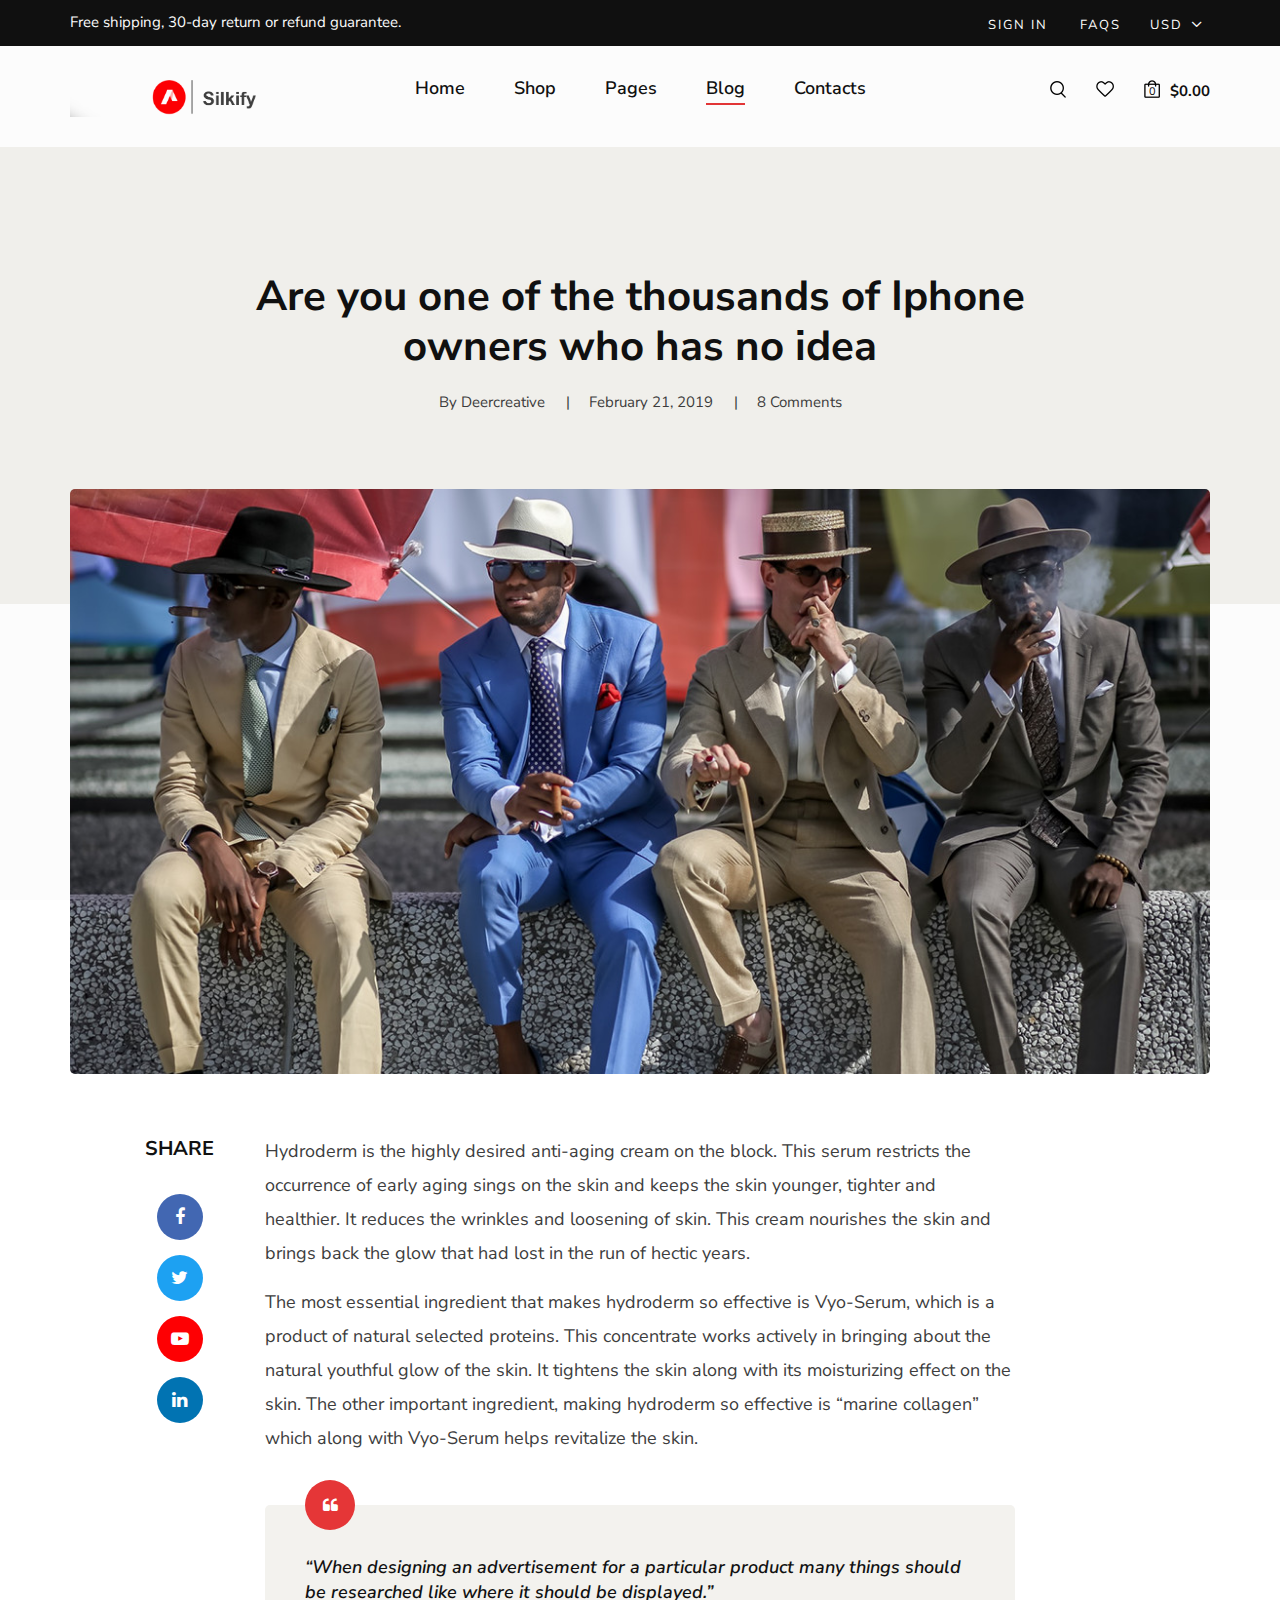
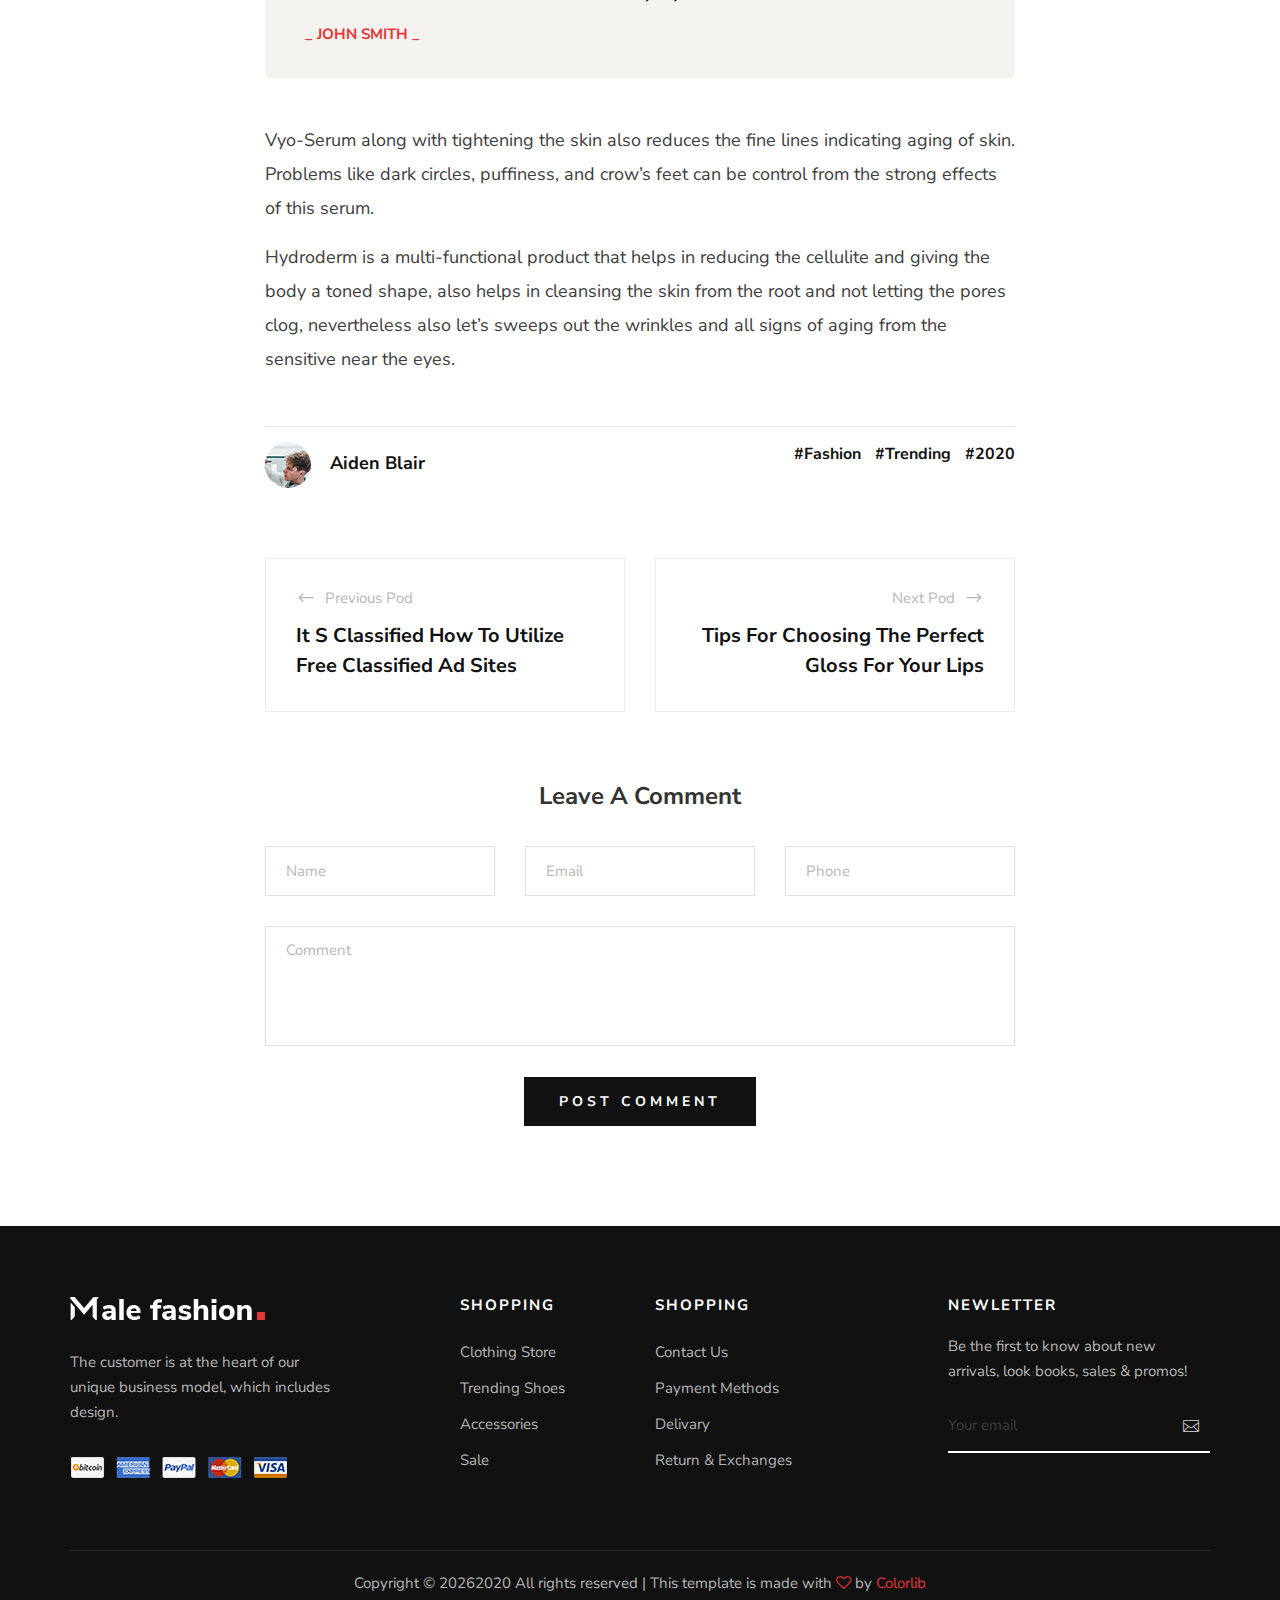
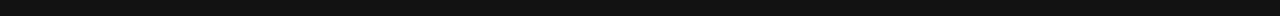
==== blog-details.html @ c94c1600 "first commit" ====
<!DOCTYPE html>
<html lang="zxx">

<head>
    <meta charset="UTF-8">
    <meta name="description" content="Male_Fashion Template">
    <meta name="keywords" content="Male_Fashion, unica, creative, html">
    <meta name="viewport" content="width=device-width, initial-scale=1.0">
    <meta http-equiv="X-UA-Compatible" content="ie=edge">
    <title>Male-Fashion | Template</title>

    <!-- Google Font -->
    <link href="https://fonts.googleapis.com/css2?family=Nunito+Sans:wght@300;400;600;700;800;900&display=swap"
        rel="stylesheet">

    <!-- Css Styles -->
    <link rel="stylesheet" href="css/bootstrap.min.css" type="text/css">
    <link rel="stylesheet" href="css/font-awesome.min.css" type="text/css">
    <link rel="stylesheet" href="css/elegant-icons.css" type="text/css">
    <link rel="stylesheet" href="css/magnific-popup.css" type="text/css">
    <link rel="stylesheet" href="css/nice-select.css" type="text/css">
    <link rel="stylesheet" href="css/owl.carousel.min.css" type="text/css">
    <link rel="stylesheet" href="css/slicknav.min.css" type="text/css">
    <link rel="stylesheet" href="css/style.css" type="text/css">
</head>

<body>
    <!-- Page Preloder -->
    <div id="preloder">
        <div class="loader"></div>
    </div>

    <!-- Offcanvas Menu Begin -->
    <div class="offcanvas-menu-overlay"></div>
    <div class="offcanvas-menu-wrapper">
        <div class="offcanvas__option">
            <div class="offcanvas__links">
                <a href="#">Sign in</a>
                <a href="#">FAQs</a>
            </div>
            <div class="offcanvas__top__hover">
                <span>Usd <i class="arrow_carrot-down"></i></span>
                <ul>
                    <li>USD</li>
                    <li>EUR</li>
                    <li>USD</li>
                </ul>
            </div>
        </div>
        <div class="offcanvas__nav__option">
            <a href="#" class="search-switch"><img src="img/icon/search.png" alt=""></a>
            <a href="#"><img src="img/icon/heart.png" alt=""></a>
            <a href="#"><img src="img/icon/cart.png" alt=""> <span>0</span></a>
            <div class="price">$0.00</div>
        </div>
        <div id="mobile-menu-wrap"></div>
        <div class="offcanvas__text">
            <p>Free shipping, 30-day return or refund guarantee.</p>
        </div>
    </div>
    <!-- Offcanvas Menu End -->

    <!-- Header Section Begin -->
    <header class="header">
        <div class="header__top">
            <div class="container">
                <div class="row">
                    <div class="col-lg-6 col-md-7">
                        <div class="header__top__left">
                            <p>Free shipping, 30-day return or refund guarantee.</p>
                        </div>
                    </div>
                    <div class="col-lg-6 col-md-5">
                        <div class="header__top__right">
                            <div class="header__top__links">
                                <a href="#">Sign in</a>
                                <a href="#">FAQs</a>
                            </div>
                            <div class="header__top__hover">
                                <span>Usd <i class="arrow_carrot-down"></i></span>
                                <ul>
                                    <li>USD</li>
                                    <li>EUR</li>
                                    <li>USD</li>
                                </ul>
                            </div>
                        </div>
                    </div>
                </div>
            </div>
        </div>
        <div class="container">
            <div class="row">
                <div class="col-lg-3 col-md-3">
                    <div class="header__logo">
                        <a href="./index.html"><img src="img/logo.png" alt=""></a>
                    </div>
                </div>
                <div class="col-lg-6 col-md-6">
                    <nav class="header__menu mobile-menu">
                        <ul>
                            <li><a href="./index.html">Home</a></li>
                            <li><a href="./shop.html">Shop</a></li>
                            <li><a href="#">Pages</a>
                                <ul class="dropdown">
                                    <li><a href="./about.html">About Us</a></li>
                                    <li><a href="./shop-details.html">Shop Details</a></li>
                                    <li><a href="./shopping-cart.html">Shopping Cart</a></li>
                                    <li><a href="./checkout.html">Check Out</a></li>
                                    <li><a href="./blog-details.html">Blog Details</a></li>
                                </ul>
                            </li>
                            <li class="active"><a href="./blog.html">Blog</a></li>
                            <li><a href="./contact.html">Contacts</a></li>
                        </ul>
                    </nav>
                </div>
                <div class="col-lg-3 col-md-3">
                    <div class="header__nav__option">
                        <a href="#" class="search-switch"><img src="img/icon/search.png" alt=""></a>
                        <a href="#"><img src="img/icon/heart.png" alt=""></a>
                        <a href="#"><img src="img/icon/cart.png" alt=""> <span>0</span></a>
                        <div class="price">$0.00</div>
                    </div>
                </div>
            </div>
            <div class="canvas__open"><i class="fa fa-bars"></i></div>
        </div>
    </header>
    <!-- Header Section End -->

    <!-- Blog Details Hero Begin -->
    <section class="blog-hero spad">
        <div class="container">
            <div class="row d-flex justify-content-center">
                <div class="col-lg-9 text-center">
                    <div class="blog__hero__text">
                        <h2>Are you one of the thousands of Iphone owners who has no idea</h2>
                        <ul>
                            <li>By Deercreative</li>
                            <li>February 21, 2019</li>
                            <li>8 Comments</li>
                        </ul>
                    </div>
                </div>
            </div>
        </div>
    </section>
    <!-- Blog Details Hero End -->

    <!-- Blog Details Section Begin -->
    <section class="blog-details spad">
        <div class="container">
            <div class="row d-flex justify-content-center">
                <div class="col-lg-12">
                    <div class="blog__details__pic">
                        <img src="img/blog/details/blog-details.jpg" alt="">
                    </div>
                </div>
                <div class="col-lg-8">
                    <div class="blog__details__content">
                        <div class="blog__details__share">
                            <span>share</span>
                            <ul>
                                <li><a href="#"><i class="fa fa-facebook"></i></a></li>
                                <li><a href="#" class="twitter"><i class="fa fa-twitter"></i></a></li>
                                <li><a href="#" class="youtube"><i class="fa fa-youtube-play"></i></a></li>
                                <li><a href="#" class="linkedin"><i class="fa fa-linkedin"></i></a></li>
                            </ul>
                        </div>
                        <div class="blog__details__text">
                            <p>Hydroderm is the highly desired anti-aging cream on the block. This serum restricts the
                                occurrence of early aging sings on the skin and keeps the skin younger, tighter and
                                healthier. It reduces the wrinkles and loosening of skin. This cream nourishes the skin
                                and brings back the glow that had lost in the run of hectic years.</p>
                            <p>The most essential ingredient that makes hydroderm so effective is Vyo-Serum, which is a
                                product of natural selected proteins. This concentrate works actively in bringing about
                                the natural youthful glow of the skin. It tightens the skin along with its moisturizing
                                effect on the skin. The other important ingredient, making hydroderm so effective is
                                “marine collagen” which along with Vyo-Serum helps revitalize the skin.</p>
                        </div>
                        <div class="blog__details__quote">
                            <i class="fa fa-quote-left"></i>
                            <p>“When designing an advertisement for a particular product many things should be
                                researched like where it should be displayed.”</p>
                            <h6>_ John Smith _</h6>
                        </div>
                        <div class="blog__details__text">
                            <p>Vyo-Serum along with tightening the skin also reduces the fine lines indicating aging of
                                skin. Problems like dark circles, puffiness, and crow’s feet can be control from the
                                strong effects of this serum.</p>
                            <p>Hydroderm is a multi-functional product that helps in reducing the cellulite and giving
                                the body a toned shape, also helps in cleansing the skin from the root and not letting
                                the pores clog, nevertheless also let’s sweeps out the wrinkles and all signs of aging
                                from the sensitive near the eyes.</p>
                        </div>
                        <div class="blog__details__option">
                            <div class="row">
                                <div class="col-lg-6 col-md-6 col-sm-6">
                                    <div class="blog__details__author">
                                        <div class="blog__details__author__pic">
                                            <img src="img/blog/details/blog-author.jpg" alt="">
                                        </div>
                                        <div class="blog__details__author__text">
                                            <h5>Aiden Blair</h5>
                                        </div>
                                    </div>
                                </div>
                                <div class="col-lg-6 col-md-6 col-sm-6">
                                    <div class="blog__details__tags">
                                        <a href="#">#Fashion</a>
                                        <a href="#">#Trending</a>
                                        <a href="#">#2020</a>
                                    </div>
                                </div>
                            </div>
                        </div>
                        <div class="blog__details__btns">
                            <div class="row">
                                <div class="col-lg-6 col-md-6 col-sm-6">
                                    <a href="" class="blog__details__btns__item">
                                        <p><span class="arrow_left"></span> Previous Pod</p>
                                        <h5>It S Classified How To Utilize Free Classified Ad Sites</h5>
                                    </a>
                                </div>
                                <div class="col-lg-6 col-md-6 col-sm-6">
                                    <a href="" class="blog__details__btns__item blog__details__btns__item--next">
                                        <p>Next Pod <span class="arrow_right"></span></p>
                                        <h5>Tips For Choosing The Perfect Gloss For Your Lips</h5>
                                    </a>
                                </div>
                            </div>
                        </div>
                        <div class="blog__details__comment">
                            <h4>Leave A Comment</h4>
                            <form action="#">
                                <div class="row">
                                    <div class="col-lg-4 col-md-4">
                                        <input type="text" placeholder="Name">
                                    </div>
                                    <div class="col-lg-4 col-md-4">
                                        <input type="text" placeholder="Email">
                                    </div>
                                    <div class="col-lg-4 col-md-4">
                                        <input type="text" placeholder="Phone">
                                    </div>
                                    <div class="col-lg-12 text-center">
                                        <textarea placeholder="Comment"></textarea>
                                        <button type="submit" class="site-btn">Post Comment</button>
                                    </div>
                                </div>
                            </form>
                        </div>
                    </div>
                </div>
            </div>
        </div>
    </section>
    <!-- Blog Details Section End -->

    <!-- Footer Section Begin -->
    <footer class="footer">
        <div class="container">
            <div class="row">
                <div class="col-lg-3 col-md-6 col-sm-6">
                    <div class="footer__about">
                        <div class="footer__logo">
                            <a href="#"><img src="img/footer-logo.png" alt=""></a>
                        </div>
                        <p>The customer is at the heart of our unique business model, which includes design.</p>
                        <a href="#"><img src="img/payment.png" alt=""></a>
                    </div>
                </div>
                <div class="col-lg-2 offset-lg-1 col-md-3 col-sm-6">
                    <div class="footer__widget">
                        <h6>Shopping</h6>
                        <ul>
                            <li><a href="#">Clothing Store</a></li>
                            <li><a href="#">Trending Shoes</a></li>
                            <li><a href="#">Accessories</a></li>
                            <li><a href="#">Sale</a></li>
                        </ul>
                    </div>
                </div>
                <div class="col-lg-2 col-md-3 col-sm-6">
                    <div class="footer__widget">
                        <h6>Shopping</h6>
                        <ul>
                            <li><a href="#">Contact Us</a></li>
                            <li><a href="#">Payment Methods</a></li>
                            <li><a href="#">Delivary</a></li>
                            <li><a href="#">Return & Exchanges</a></li>
                        </ul>
                    </div>
                </div>
                <div class="col-lg-3 offset-lg-1 col-md-6 col-sm-6">
                    <div class="footer__widget">
                        <h6>NewLetter</h6>
                        <div class="footer__newslatter">
                            <p>Be the first to know about new arrivals, look books, sales & promos!</p>
                            <form action="#">
                                <input type="text" placeholder="Your email">
                                <button type="submit"><span class="icon_mail_alt"></span></button>
                            </form>
                        </div>
                    </div>
                </div>
            </div>
            <div class="row">
                <div class="col-lg-12 text-center">
                    <div class="footer__copyright__text">
                        <!-- Link back to Colorlib can't be removed. Template is licensed under CC BY 3.0. -->
                        <p>Copyright ©
                            <script>
                                document.write(new Date().getFullYear());
                            </script>2020
                            All rights reserved | This template is made with <i class="fa fa-heart-o"
                                aria-hidden="true"></i> by <a href="https://colorlib.com" target="_blank">Colorlib</a>
                        </p>
                        <!-- Link back to Colorlib can't be removed. Template is licensed under CC BY 3.0. -->
                    </div>
                </div>
            </div>
        </div>
    </footer>
    <!-- Footer Section End -->

    <!-- Search Begin -->
    <div class="search-model">
        <div class="h-100 d-flex align-items-center justify-content-center">
            <div class="search-close-switch">+</div>
            <form class="search-model-form">
                <input type="text" id="search-input" placeholder="Search here.....">
            </form>
        </div>
    </div>
    <!-- Search End -->

    <!-- Js Plugins -->
    <script src="js/jquery-3.3.1.min.js"></script>
    <script src="js/bootstrap.min.js"></script>
    <script src="js/jquery.nice-select.min.js"></script>
    <script src="js/jquery.nicescroll.min.js"></script>
    <script src="js/jquery.magnific-popup.min.js"></script>
    <script src="js/jquery.countdown.min.js"></script>
    <script src="js/jquery.slicknav.js"></script>
    <script src="js/mixitup.min.js"></script>
    <script src="js/owl.carousel.min.js"></script>
    <script src="js/main.js"></script>
</body>

</html>
---- css/elegant-icons.css ----
@font-face {
	font-family: 'ElegantIcons';
	src:url('../fonts/ElegantIcons.eot');
	src:url('../fonts/ElegantIcons.eot?#iefix') format('embedded-opentype'),
		url('../fonts/ElegantIcons.woff') format('woff'),
		url('../fonts/ElegantIcons.ttf') format('truetype'),
		url('../fonts/ElegantIcons.svg#ElegantIcons') format('svg');
	font-weight: normal;
	font-style: normal;
}

/* Use the following CSS code if you want to use data attributes for inserting your icons */
[data-icon]:before {
	font-family: 'ElegantIcons';
	content: attr(data-icon);
	speak: none;
	font-weight: normal;
	font-variant: normal;
	text-transform: none;
	line-height: 1;
	-webkit-font-smoothing: antialiased;
	-moz-osx-font-smoothing: grayscale;
}

/* Use the following CSS code if you want to have a class per icon */
/*
Instead of a list of all class selectors,
you can use the generic selector below, but it's slower:
[class*="your-class-prefix"] {
*/
.arrow_up, .arrow_down, .arrow_left, .arrow_right, .arrow_left-up, .arrow_right-up, .arrow_right-down, .arrow_left-down, .arrow-up-down, .arrow_up-down_alt, .arrow_left-right_alt, .arrow_left-right, .arrow_expand_alt2, .arrow_expand_alt, .arrow_condense, .arrow_expand, .arrow_move, .arrow_carrot-up, .arrow_carrot-down, .arrow_carrot-left, .arrow_carrot-right, .arrow_carrot-2up, .arrow_carrot-2down, .arrow_carrot-2left, .arrow_carrot-2right, .arrow_carrot-up_alt2, .arrow_carrot-down_alt2, .arrow_carrot-left_alt2, .arrow_carrot-right_alt2, .arrow_carrot-2up_alt2, .arrow_carrot-2down_alt2, .arrow_carrot-2left_alt2, .arrow_carrot-2right_alt2, .arrow_triangle-up, .arrow_triangle-down, .arrow_triangle-left, .arrow_triangle-right, .arrow_triangle-up_alt2, .arrow_triangle-down_alt2, .arrow_triangle-left_alt2, .arrow_triangle-right_alt2, .arrow_back, .icon_minus-06, .icon_plus, .icon_close, .icon_check, .icon_minus_alt2, .icon_plus_alt2, .icon_close_alt2, .icon_check_alt2, .icon_zoom-out_alt, .icon_zoom-in_alt, .icon_search, .icon_box-empty, .icon_box-selected, .icon_minus-box, .icon_plus-box, .icon_box-checked, .icon_circle-empty, .icon_circle-slelected, .icon_stop_alt2, .icon_stop, .icon_pause_alt2, .icon_pause, .icon_menu, .icon_menu-square_alt2, .icon_menu-circle_alt2, .icon_ul, .icon_ol, .icon_adjust-horiz, .icon_adjust-vert, .icon_document_alt, .icon_documents_alt, .icon_pencil, .icon_pencil-edit_alt, .icon_pencil-edit, .icon_folder-alt, .icon_folder-open_alt, .icon_folder-add_alt, .icon_info_alt, .icon_error-oct_alt, .icon_error-circle_alt, .icon_error-triangle_alt, .icon_question_alt2, .icon_question, .icon_comment_alt, .icon_chat_alt, .icon_vol-mute_alt, .icon_volume-low_alt, .icon_volume-high_alt, .icon_quotations, .icon_quotations_alt2, .icon_clock_alt, .icon_lock_alt, .icon_lock-open_alt, .icon_key_alt, .icon_cloud_alt, .icon_cloud-upload_alt, .icon_cloud-download_alt, .icon_image, .icon_images, .icon_lightbulb_alt, .icon_gift_alt, .icon_house_alt, .icon_genius, .icon_mobile, .icon_tablet, .icon_laptop, .icon_desktop, .icon_camera_alt, .icon_mail_alt, .icon_cone_alt, .icon_ribbon_alt, .icon_bag_alt, .icon_creditcard, .icon_cart_alt, .icon_paperclip, .icon_tag_alt, .icon_tags_alt, .icon_trash_alt, .icon_cursor_alt, .icon_mic_alt, .icon_compass_alt, .icon_pin_alt, .icon_pushpin_alt, .icon_map_alt, .icon_drawer_alt, .icon_toolbox_alt, .icon_book_alt, .icon_calendar, .icon_film, .icon_table, .icon_contacts_alt, .icon_headphones, .icon_lifesaver, .icon_piechart, .icon_refresh, .icon_link_alt, .icon_link, .icon_loading, .icon_blocked, .icon_archive_alt, .icon_heart_alt, .icon_star_alt, .icon_star-half_alt, .icon_star, .icon_star-half, .icon_tools, .icon_tool, .icon_cog, .icon_cogs, .arrow_up_alt, .arrow_down_alt, .arrow_left_alt, .arrow_right_alt, .arrow_left-up_alt, .arrow_right-up_alt, .arrow_right-down_alt, .arrow_left-down_alt, .arrow_condense_alt, .arrow_expand_alt3, .arrow_carrot_up_alt, .arrow_carrot-down_alt, .arrow_carrot-left_alt, .arrow_carrot-right_alt, .arrow_carrot-2up_alt, .arrow_carrot-2dwnn_alt, .arrow_carrot-2left_alt, .arrow_carrot-2right_alt, .arrow_triangle-up_alt, .arrow_triangle-down_alt, .arrow_triangle-left_alt, .arrow_triangle-right_alt, .icon_minus_alt, .icon_plus_alt, .icon_close_alt, .icon_check_alt, .icon_zoom-out, .icon_zoom-in, .icon_stop_alt, .icon_menu-square_alt, .icon_menu-circle_alt, .icon_document, .icon_documents, .icon_pencil_alt, .icon_folder, .icon_folder-open, .icon_folder-add, .icon_folder_upload, .icon_folder_download, .icon_info, .icon_error-circle, .icon_error-oct, .icon_error-triangle, .icon_question_alt, .icon_comment, .icon_chat, .icon_vol-mute, .icon_volume-low, .icon_volume-high, .icon_quotations_alt, .icon_clock, .icon_lock, .icon_lock-open, .icon_key, .icon_cloud, .icon_cloud-upload, .icon_cloud-download, .icon_lightbulb, .icon_gift, .icon_house, .icon_camera, .icon_mail, .icon_cone, .icon_ribbon, .icon_bag, .icon_cart, .icon_tag, .icon_tags, .icon_trash, .icon_cursor, .icon_mic, .icon_compass, .icon_pin, .icon_pushpin, .icon_map, .icon_drawer, .icon_toolbox, .icon_book, .icon_contacts, .icon_archive, .icon_heart, .icon_profile, .icon_group, .icon_grid-2x2, .icon_grid-3x3, .icon_music, .icon_pause_alt, .icon_phone, .icon_upload, .icon_download, .social_facebook, .social_twitter, .social_pinterest, .social_googleplus, .social_tumblr, .social_tumbleupon, .social_wordpress, .social_instagram, .social_dribbble, .social_vimeo, .social_linkedin, .social_rss, .social_deviantart, .social_share, .social_myspace, .social_skype, .social_youtube, .social_picassa, .social_googledrive, .social_flickr, .social_blogger, .social_spotify, .social_delicious, .social_facebook_circle, .social_twitter_circle, .social_pinterest_circle, .social_googleplus_circle, .social_tumblr_circle, .social_stumbleupon_circle, .social_wordpress_circle, .social_instagram_circle, .social_dribbble_circle, .social_vimeo_circle, .social_linkedin_circle, .social_rss_circle, .social_deviantart_circle, .social_share_circle, .social_myspace_circle, .social_skype_circle, .social_youtube_circle, .social_picassa_circle, .social_googledrive_alt2, .social_flickr_circle, .social_blogger_circle, .social_spotify_circle, .social_delicious_circle, .social_facebook_square, .social_twitter_square, .social_pinterest_square, .social_googleplus_square, .social_tumblr_square, .social_stumbleupon_square, .social_wordpress_square, .social_instagram_square, .social_dribbble_square, .social_vimeo_square, .social_linkedin_square, .social_rss_square, .social_deviantart_square, .social_share_square, .social_myspace_square, .social_skype_square, .social_youtube_square, .social_picassa_square, .social_googledrive_square, .social_flickr_square, .social_blogger_square, .social_spotify_square, .social_delicious_square, .icon_printer, .icon_calulator, .icon_building, .icon_floppy, .icon_drive, .icon_search-2, .icon_id, .icon_id-2, .icon_puzzle, .icon_like, .icon_dislike, .icon_mug, .icon_currency, .icon_wallet, .icon_pens, .icon_easel, .icon_flowchart, .icon_datareport, .icon_briefcase, .icon_shield, .icon_percent, .icon_globe, .icon_globe-2, .icon_target, .icon_hourglass, .icon_balance, .icon_rook, .icon_printer-alt, .icon_calculator_alt, .icon_building_alt, .icon_floppy_alt, .icon_drive_alt, .icon_search_alt, .icon_id_alt, .icon_id-2_alt, .icon_puzzle_alt, .icon_like_alt, .icon_dislike_alt, .icon_mug_alt, .icon_currency_alt, .icon_wallet_alt, .icon_pens_alt, .icon_easel_alt, .icon_flowchart_alt, .icon_datareport_alt, .icon_briefcase_alt, .icon_shield_alt, .icon_percent_alt, .icon_globe_alt, .icon_clipboard {
	font-family: 'ElegantIcons';
	speak: none;
	font-style: normal;
	font-weight: normal;
	font-variant: normal;
	text-transform: none;
	line-height: 1;
	-webkit-font-smoothing: antialiased;
}
.arrow_up:before {
	content: "\21";
}
.arrow_down:before {
	content: "\22";
}
.arrow_left:before {
	content: "\23";
}
.arrow_right:before {
	content: "\24";
}
.arrow_left-up:before {
	content: "\25";
}
.arrow_right-up:before {
	content: "\26";
}
.arrow_right-down:before {
	content: "\27";
}
.arrow_left-down:before {
	content: "\28";
}
.arrow-up-down:before {
	content: "\29";
}
.arrow_up-down_alt:before {
	content: "\2a";
}
.arrow_left-right_alt:before {
	content: "\2b";
}
.arrow_left-right:before {
	content: "\2c";
}
.arrow_expand_alt2:before {
	content: "\2d";
}
.arrow_expand_alt:before {
	content: "\2e";
}
.arrow_condense:before {
	content: "\2f";
}
.arrow_expand:before {
	content: "\30";
}
.arrow_move:before {
	content: "\31";
}
.arrow_carrot-up:before {
	content: "\32";
}
.arrow_carrot-down:before {
	content: "\33";
}
.arrow_carrot-left:before {
	content: "\34";
}
.arrow_carrot-right:before {
	content: "\35";
}
.arrow_carrot-2up:before {
	content: "\36";
}
.arrow_carrot-2down:before {
	content: "\37";
}
.arrow_carrot-2left:before {
	content: "\38";
}
.arrow_carrot-2right:before {
	content: "\39";
}
.arrow_carrot-up_alt2:before {
	content: "\3a";
}
.arrow_carrot-down_alt2:before {
	content: "\3b";
}
.arrow_carrot-left_alt2:before {
	content: "\3c";
}
.arrow_carrot-right_alt2:before {
	content: "\3d";
}
.arrow_carrot-2up_alt2:before {
	content: "\3e";
}
.arrow_carrot-2down_alt2:before {
	content: "\3f";
}
.arrow_carrot-2left_alt2:before {
	content: "\40";
}
.arrow_carrot-2right_alt2:before {
	content: "\41";
}
.arrow_triangle-up:before {
	content: "\42";
}
.arrow_triangle-down:before {
	content: "\43";
}
.arrow_triangle-left:before {
	content: "\44";
}
.arrow_triangle-right:before {
	content: "\45";
}
.arrow_triangle-up_alt2:before {
	content: "\46";
}
.arrow_triangle-down_alt2:before {
	content: "\47";
}
.arrow_triangle-left_alt2:before {
	content: "\48";
}
.arrow_triangle-right_alt2:before {
	content: "\49";
}
.arrow_back:before {
	content: "\4a";
}
.icon_minus-06:before {
	content: "\4b";
}
.icon_plus:before {
	content: "\4c";
}
.icon_close:before {
	content: "\4d";
}
.icon_check:before {
	content: "\4e";
}
.icon_minus_alt2:before {
	content: "\4f";
}
.icon_plus_alt2:before {
	content: "\50";
}
.icon_close_alt2:before {
	content: "\51";
}
.icon_check_alt2:before {
	content: "\52";
}
.icon_zoom-out_alt:before {
	content: "\53";
}
.icon_zoom-in_alt:before {
	content: "\54";
}
.icon_search:before {
	content: "\55";
}
.icon_box-empty:before {
	content: "\56";
}
.icon_box-selected:before {
	content: "\57";
}
.icon_minus-box:before {
	content: "\58";
}
.icon_plus-box:before {
	content: "\59";
}
.icon_box-checked:before {
	content: "\5a";
}
.icon_circle-empty:before {
	content: "\5b";
}
.icon_circle-slelected:before {
	content: "\5c";
}
.icon_stop_alt2:before {
	content: "\5d";
}
.icon_stop:before {
	content: "\5e";
}
.icon_pause_alt2:before {
	content: "\5f";
}
.icon_pause:before {
	content: "\60";
}
.icon_menu:before {
	content: "\61";
}
.icon_menu-square_alt2:before {
	content: "\62";
}
.icon_menu-circle_alt2:before {
	content: "\63";
}
.icon_ul:before {
	content: "\64";
}
.icon_ol:before {
	content: "\65";
}
.icon_adjust-horiz:before {
	content: "\66";
}
.icon_adjust-vert:before {
	content: "\67";
}
.icon_document_alt:before {
	content: "\68";
}
.icon_documents_alt:before {
	content: "\69";
}
.icon_pencil:before {
	content: "\6a";
}
.icon_pencil-edit_alt:before {
	content: "\6b";
}
.icon_pencil-edit:before {
	content: "\6c";
}
.icon_folder-alt:before {
	content: "\6d";
}
.icon_folder-open_alt:before {
	content: "\6e";
}
.icon_folder-add_alt:before {
	content: "\6f";
}
.icon_info_alt:before {
	content: "\70";
}
.icon_error-oct_alt:before {
	content: "\71";
}
.icon_error-circle_alt:before {
	content: "\72";
}
.icon_error-triangle_alt:before {
	content: "\73";
}
.icon_question_alt2:before {
	content: "\74";
}
.icon_question:before {
	content: "\75";
}
.icon_comment_alt:before {
	content: "\76";
}
.icon_chat_alt:before {
	content: "\77";
}
.icon_vol-mute_alt:before {
	content: "\78";
}
.icon_volume-low_alt:before {
	content: "\79";
}
.icon_volume-high_alt:before {
	content: "\7a";
}
.icon_quotations:before {
	content: "\7b";
}
.icon_quotations_alt2:before {
	content: "\7c";
}
.icon_clock_alt:before {
	content: "\7d";
}
.icon_lock_alt:before {
	content: "\7e";
}
.icon_lock-open_alt:before {
	content: "\e000";
}
.icon_key_alt:before {
	content: "\e001";
}
.icon_cloud_alt:before {
	content: "\e002";
}
.icon_cloud-upload_alt:before {
	content: "\e003";
}
.icon_cloud-download_alt:before {
	content: "\e004";
}
.icon_image:before {
	content: "\e005";
}
.icon_images:before {
	content: "\e006";
}
.icon_lightbulb_alt:before {
	content: "\e007";
}
.icon_gift_alt:before {
	content: "\e008";
}
.icon_house_alt:before {
	content: "\e009";
}
.icon_genius:before {
	content: "\e00a";
}
.icon_mobile:before {
	content: "\e00b";
}
.icon_tablet:before {
	content: "\e00c";
}
.icon_laptop:before {
	content: "\e00d";
}
.icon_desktop:before {
	content: "\e00e";
}
.icon_camera_alt:before {
	content: "\e00f";
}
.icon_mail_alt:before {
	content: "\e010";
}
.icon_cone_alt:before {
	content: "\e011";
}
.icon_ribbon_alt:before {
	content: "\e012";
}
.icon_bag_alt:before {
	content: "\e013";
}
.icon_creditcard:before {
	content: "\e014";
}
.icon_cart_alt:before {
	content: "\e015";
}
.icon_paperclip:before {
	content: "\e016";
}
.icon_tag_alt:before {
	content: "\e017";
}
.icon_tags_alt:before {
	content: "\e018";
}
.icon_trash_alt:before {
	content: "\e019";
}
.icon_cursor_alt:before {
	content: "\e01a";
}
.icon_mic_alt:before {
	content: "\e01b";
}
.icon_compass_alt:before {
	content: "\e01c";
}
.icon_pin_alt:before {
	content: "\e01d";
}
.icon_pushpin_alt:before {
	content: "\e01e";
}
.icon_map_alt:before {
	content: "\e01f";
}
.icon_drawer_alt:before {
	content: "\e020";
}
.icon_toolbox_alt:before {
	content: "\e021";
}
.icon_book_alt:before {
	content: "\e022";
}
.icon_calendar:before {
	content: "\e023";
}
.icon_film:before {
	content: "\e024";
}
.icon_table:before {
	content: "\e025";
}
.icon_contacts_alt:before {
	content: "\e026";
}
.icon_headphones:before {
	content: "\e027";
}
.icon_lifesaver:before {
	content: "\e028";
}
.icon_piechart:before {
	content: "\e029";
}
.icon_refresh:before {
	content: "\e02a";
}
.icon_link_alt:before {
	content: "\e02b";
}
.icon_link:before {
	content: "\e02c";
}
.icon_loading:before {
	content: "\e02d";
}
.icon_blocked:before {
	content: "\e02e";
}
.icon_archive_alt:before {
	content: "\e02f";
}
.icon_heart_alt:before {
	content: "\e030";
}
.icon_star_alt:before {
	content: "\e031";
}
.icon_star-half_alt:before {
	content: "\e032";
}
.icon_star:before {
	content: "\e033";
}
.icon_star-half:before {
	content: "\e034";
}
.icon_tools:before {
	content: "\e035";
}
.icon_tool:before {
	content: "\e036";
}
.icon_cog:before {
	content: "\e037";
}
.icon_cogs:before {
	content: "\e038";
}
.arrow_up_alt:before {
	content: "\e039";
}
.arrow_down_alt:before {
	content: "\e03a";
}
.arrow_left_alt:before {
	content: "\e03b";
}
.arrow_right_alt:before {
	content: "\e03c";
}
.arrow_left-up_alt:before {
	content: "\e03d";
}
.arrow_right-up_alt:before {
	content: "\e03e";
}
.arrow_right-down_alt:before {
	content: "\e03f";
}
.arrow_left-down_alt:before {
	content: "\e040";
}
.arrow_condense_alt:before {
	content: "\e041";
}
.arrow_expand_alt3:before {
	content: "\e042";
}
.arrow_carrot_up_alt:before {
	content: "\e043";
}
.arrow_carrot-down_alt:before {
	content: "\e044";
}
.arrow_carrot-left_alt:before {
	content: "\e045";
}
.arrow_carrot-right_alt:before {
	content: "\e046";
}
.arrow_carrot-2up_alt:before {
	content: "\e047";
}
.arrow_carrot-2dwnn_alt:before {
	content: "\e048";
}
.arrow_carrot-2left_alt:before {
	content: "\e049";
}
.arrow_carrot-2right_alt:before {
	content: "\e04a";
}
.arrow_triangle-up_alt:before {
	content: "\e04b";
}
.arrow_triangle-down_alt:before {
	content: "\e04c";
}
.arrow_triangle-left_alt:before {
	content: "\e04d";
}
.arrow_triangle-right_alt:before {
	content: "\e04e";
}
.icon_minus_alt:before {
	content: "\e04f";
}
.icon_plus_alt:before {
	content: "\e050";
}
.icon_close_alt:before {
	content: "\e051";
}
.icon_check_alt:before {
	content: "\e052";
}
.icon_zoom-out:before {
	content: "\e053";
}
.icon_zoom-in:before {
	content: "\e054";
}
.icon_stop_alt:before {
	content: "\e055";
}
.icon_menu-square_alt:before {
	content: "\e056";
}
.icon_menu-circle_alt:before {
	content: "\e057";
}
.icon_document:before {
	content: "\e058";
}
.icon_documents:before {
	content: "\e059";
}
.icon_pencil_alt:before {
	content: "\e05a";
}
.icon_folder:before {
	content: "\e05b";
}
.icon_folder-open:before {
	content: "\e05c";
}
.icon_folder-add:before {
	content: "\e05d";
}
.icon_folder_upload:before {
	content: "\e05e";
}
.icon_folder_download:before {
	content: "\e05f";
}
.icon_info:before {
	content: "\e060";
}
.icon_error-circle:before {
	content: "\e061";
}
.icon_error-oct:before {
	content: "\e062";
}
.icon_error-triangle:before {
	content: "\e063";
}
.icon_question_alt:before {
	content: "\e064";
}
.icon_comment:before {
	content: "\e065";
}
.icon_chat:before {
	content: "\e066";
}
.icon_vol-mute:before {
	content: "\e067";
}
.icon_volume-low:before {
	content: "\e068";
}
.icon_volume-high:before {
	content: "\e069";
}
.icon_quotations_alt:before {
	content: "\e06a";
}
.icon_clock:before {
	content: "\e06b";
}
.icon_lock:before {
	content: "\e06c";
}
.icon_lock-open:before {
	content: "\e06d";
}
.icon_key:before {
	content: "\e06e";
}
.icon_cloud:before {
	content: "\e06f";
}
.icon_cloud-upload:before {
	content: "\e070";
}
.icon_cloud-download:before {
	content: "\e071";
}
.icon_lightbulb:before {
	content: "\e072";
}
.icon_gift:before {
	content: "\e073";
}
.icon_house:before {
	content: "\e074";
}
.icon_camera:before {
	content: "\e075";
}
.icon_mail:before {
	content: "\e076";
}
.icon_cone:before {
	content: "\e077";
}
.icon_ribbon:before {
	content: "\e078";
}
.icon_bag:before {
	content: "\e079";
}
.icon_cart:before {
	content: "\e07a";
}
.icon_tag:before {
	content: "\e07b";
}
.icon_tags:before {
	content: "\e07c";
}
.icon_trash:before {
	content: "\e07d";
}
.icon_cursor:before {
	content: "\e07e";
}
.icon_mic:before {
	content: "\e07f";
}
.icon_compass:before {
	content: "\e080";
}
.icon_pin:before {
	content: "\e081";
}
.icon_pushpin:before {
	content: "\e082";
}
.icon_map:before {
	content: "\e083";
}
.icon_drawer:before {
	content: "\e084";
}
.icon_toolbox:before {
	content: "\e085";
}
.icon_book:before {
	content: "\e086";
}
.icon_contacts:before {
	content: "\e087";
}
.icon_archive:before {
	content: "\e088";
}
.icon_heart:before {
	content: "\e089";
}
.icon_profile:before {
	content: "\e08a";
}
.icon_group:before {
	content: "\e08b";
}
.icon_grid-2x2:before {
	content: "\e08c";
}
.icon_grid-3x3:before {
	content: "\e08d";
}
.icon_music:before {
	content: "\e08e";
}
.icon_pause_alt:before {
	content: "\e08f";
}
.icon_phone:before {
	content: "\e090";
}
.icon_upload:before {
	content: "\e091";
}
.icon_download:before {
	content: "\e092";
}
.social_facebook:before {
	content: "\e093";
}
.social_twitter:before {
	content: "\e094";
}
.social_pinterest:before {
	content: "\e095";
}
.social_googleplus:before {
	content: "\e096";
}
.social_tumblr:before {
	content: "\e097";
}
.social_tumbleupon:before {
	content: "\e098";
}
.social_wordpress:before {
	content: "\e099";
}
.social_instagram:before {
	content: "\e09a";
}
.social_dribbble:before {
	content: "\e09b";
}
.social_vimeo:before {
	content: "\e09c";
}
.social_linkedin:before {
	content: "\e09d";
}
.social_rss:before {
	content: "\e09e";
}
.social_deviantart:before {
	content: "\e09f";
}
.social_share:before {
	content: "\e0a0";
}
.social_myspace:before {
	content: "\e0a1";
}
.social_skype:before {
	content: "\e0a2";
}
.social_youtube:before {
	content: "\e0a3";
}
.social_picassa:before {
	content: "\e0a4";
}
.social_googledrive:before {
	content: "\e0a5";
}
.social_flickr:before {
	content: "\e0a6";
}
.social_blogger:before {
	content: "\e0a7";
}
.social_spotify:before {
	content: "\e0a8";
}
.social_delicious:before {
	content: "\e0a9";
}
.social_facebook_circle:before {
	content: "\e0aa";
}
.social_twitter_circle:before {
	content: "\e0ab";
}
.social_pinterest_circle:before {
	content: "\e0ac";
}
.social_googleplus_circle:before {
	content: "\e0ad";
}
.social_tumblr_circle:before {
	content: "\e0ae";
}
.social_stumbleupon_circle:before {
	content: "\e0af";
}
.social_wordpress_circle:before {
	content: "\e0b0";
}
.social_instagram_circle:before {
	content: "\e0b1";
}
.social_dribbble_circle:before {
	content: "\e0b2";
}
.social_vimeo_circle:before {
	content: "\e0b3";
}
.social_linkedin_circle:before {
	content: "\e0b4";
}
.social_rss_circle:before {
	content: "\e0b5";
}
.social_deviantart_circle:before {
	content: "\e0b6";
}
.social_share_circle:before {
	content: "\e0b7";
}
.social_myspace_circle:before {
	content: "\e0b8";
}
.social_skype_circle:before {
	content: "\e0b9";
}
.social_youtube_circle:before {
	content: "\e0ba";
}
.social_picassa_circle:before {
	content: "\e0bb";
}
.social_googledrive_alt2:before {
	content: "\e0bc";
}
.social_flickr_circle:before {
	content: "\e0bd";
}
.social_blogger_circle:before {
	content: "\e0be";
}
.social_spotify_circle:before {
	content: "\e0bf";
}
.social_delicious_circle:before {
	content: "\e0c0";
}
.social_facebook_square:before {
	content: "\e0c1";
}
.social_twitter_square:before {
	content: "\e0c2";
}
.social_pinterest_square:before {
	content: "\e0c3";
}
.social_googleplus_square:before {
	content: "\e0c4";
}
.social_tumblr_square:before {
	content: "\e0c5";
}
.social_stumbleupon_square:before {
	content: "\e0c6";
}
.social_wordpress_square:before {
	content: "\e0c7";
}
.social_instagram_square:before {
	content: "\e0c8";
}
.social_dribbble_square:before {
	content: "\e0c9";
}
.social_vimeo_square:before {
	content: "\e0ca";
}
.social_linkedin_square:before {
	content: "\e0cb";
}
.social_rss_square:before {
	content: "\e0cc";
}
.social_deviantart_square:before {
	content: "\e0cd";
}
.social_share_square:before {
	content: "\e0ce";
}
.social_myspace_square:before {
	content: "\e0cf";
}
.social_skype_square:before {
	content: "\e0d0";
}
.social_youtube_square:before {
	content: "\e0d1";
}
.social_picassa_square:before {
	content: "\e0d2";
}
.social_googledrive_square:before {
	content: "\e0d3";
}
.social_flickr_square:before {
	content: "\e0d4";
}
.social_blogger_square:before {
	content: "\e0d5";
}
.social_spotify_square:before {
	content: "\e0d6";
}
.social_delicious_square:before {
	content: "\e0d7";
}
.icon_printer:before {
	content: "\e103";
}
.icon_calulator:before {
	content: "\e0ee";
}
.icon_building:before {
	content: "\e0ef";
}
.icon_floppy:before {
	content: "\e0e8";
}
.icon_drive:before {
	content: "\e0ea";
}
.icon_search-2:before {
	content: "\e101";
}
.icon_id:before {
	content: "\e107";
}
.icon_id-2:before {
	content: "\e108";
}
.icon_puzzle:before {
	content: "\e102";
}
.icon_like:before {
	content: "\e106";
}
.icon_dislike:before {
	content: "\e0eb";
}
.icon_mug:before {
	content: "\e105";
}
.icon_currency:before {
	content: "\e0ed";
}
.icon_wallet:before {
	content: "\e100";
}
.icon_pens:before {
	content: "\e104";
}
.icon_easel:before {
	content: "\e0e9";
}
.icon_flowchart:before {
	content: "\e109";
}
.icon_datareport:before {
	content: "\e0ec";
}
.icon_briefcase:before {
	content: "\e0fe";
}
.icon_shield:before {
	content: "\e0f6";
}
.icon_percent:before {
	content: "\e0fb";
}
.icon_globe:before {
	content: "\e0e2";
}
.icon_globe-2:before {
	content: "\e0e3";
}
.icon_target:before {
	content: "\e0f5";
}
.icon_hourglass:before {
	content: "\e0e1";
}
.icon_balance:before {
	content: "\e0ff";
}
.icon_rook:before {
	content: "\e0f8";
}
.icon_printer-alt:before {
	content: "\e0fa";
}
.icon_calculator_alt:before {
	content: "\e0e7";
}
.icon_building_alt:before {
	content: "\e0fd";
}
.icon_floppy_alt:before {
	content: "\e0e4";
}
.icon_drive_alt:before {
	content: "\e0e5";
}
.icon_search_alt:before {
	content: "\e0f7";
}
.icon_id_alt:before {
	content: "\e0e0";
}
.icon_id-2_alt:before {
	content: "\e0fc";
}
.icon_puzzle_alt:before {
	content: "\e0f9";
}
.icon_like_alt:before {
	content: "\e0dd";
}
.icon_dislike_alt:before {
	content: "\e0f1";
}
.icon_mug_alt:before {
	content: "\e0dc";
}
.icon_currency_alt:before {
	content: "\e0f3";
}
.icon_wallet_alt:before {
	content: "\e0d8";
}
.icon_pens_alt:before {
	content: "\e0db";
}
.icon_easel_alt:before {
	content: "\e0f0";
}
.icon_flowchart_alt:before {
	content: "\e0df";
}
.icon_datareport_alt:before {
	content: "\e0f2";
}
.icon_briefcase_alt:before {
	content: "\e0f4";
}
.icon_shield_alt:before {
	content: "\e0d9";
}
.icon_percent_alt:before {
	content: "\e0da";
}
.icon_globe_alt:before {
	content: "\e0de";
}
.icon_clipboard:before {
	content: "\e0e6";
}


	.glyph {
		float: left;
		text-align: center;
		padding: .75em;
		margin: .4em 1.5em .75em 0;
		width: 6em;
text-shadow: none;
	}
        .glyph_big {
        font-size: 128px;
        color: #59c5dc;
        float: left;
        margin-right: 20px;
        }

        .glyph div { padding-bottom: 10px;}

	.glyph input {
		font-family: consolas, monospace;
		font-size: 12px;
		width: 100%;
		text-align: center;
		border: 0;
		box-shadow: 0 0 0 1px #ccc;
		padding: .2em;
                -moz-border-radius: 5px;
                -webkit-border-radius: 5px;
	}
	.centered {
		margin-left: auto;
		margin-right: auto;
	}
	.glyph .fs1 {
		font-size: 2em;
	}
---- css/nice-select.css ----
.nice-select {
  -webkit-tap-highlight-color: transparent;
  background-color: #fff;
  border-radius: 5px;
  border: solid 1px #e8e8e8;
  box-sizing: border-box;
  clear: both;
  cursor: pointer;
  display: block;
  float: left;
  font-family: inherit;
  font-size: 14px;
  font-weight: normal;
  height: 42px;
  line-height: 40px;
  outline: none;
  padding-left: 18px;
  padding-right: 30px;
  position: relative;
  text-align: left !important;
  -webkit-transition: all 0.2s ease-in-out;
  transition: all 0.2s ease-in-out;
  -webkit-user-select: none;
     -moz-user-select: none;
      -ms-user-select: none;
          user-select: none;
  white-space: nowrap;
  width: auto; }
  .nice-select:hover {
    border-color: #dbdbdb; }
  .nice-select:active, .nice-select.open, .nice-select:focus {
    border-color: #999; }
  .nice-select:after {
    border-bottom: 2px solid #999;
    border-right: 2px solid #999;
    content: '';
    display: block;
    height: 5px;
    margin-top: -4px;
    pointer-events: none;
    position: absolute;
    right: 12px;
    top: 50%;
    -webkit-transform-origin: 66% 66%;
        -ms-transform-origin: 66% 66%;
            transform-origin: 66% 66%;
    -webkit-transform: rotate(45deg);
        -ms-transform: rotate(45deg);
            transform: rotate(45deg);
    -webkit-transition: all 0.15s ease-in-out;
    transition: all 0.15s ease-in-out;
    width: 5px; }
  .nice-select.open:after {
    -webkit-transform: rotate(-135deg);
        -ms-transform: rotate(-135deg);
            transform: rotate(-135deg); }
  .nice-select.open .list {
    opacity: 1;
    pointer-events: auto;
    -webkit-transform: scale(1) translateY(0);
        -ms-transform: scale(1) translateY(0);
            transform: scale(1) translateY(0); }
  .nice-select.disabled {
    border-color: #ededed;
    color: #999;
    pointer-events: none; }
    .nice-select.disabled:after {
      border-color: #cccccc; }
  .nice-select.wide {
    width: 100%; }
    .nice-select.wide .list {
      left: 0 !important;
      right: 0 !important; }
  .nice-select.right {
    float: right; }
    .nice-select.right .list {
      left: auto;
      right: 0; }
  .nice-select.small {
    font-size: 12px;
    height: 36px;
    line-height: 34px; }
    .nice-select.small:after {
      height: 4px;
      width: 4px; }
    .nice-select.small .option {
      line-height: 34px;
      min-height: 34px; }
  .nice-select .list {
    background-color: #fff;
    border-radius: 5px;
    box-shadow: 0 0 0 1px rgba(68, 68, 68, 0.11);
    box-sizing: border-box;
    margin-top: 4px;
    opacity: 0;
    overflow: hidden;
    padding: 0;
    pointer-events: none;
    position: absolute;
    top: 100%;
    left: 0;
    -webkit-transform-origin: 50% 0;
        -ms-transform-origin: 50% 0;
            transform-origin: 50% 0;
    -webkit-transform: scale(0.75) translateY(-21px);
        -ms-transform: scale(0.75) translateY(-21px);
            transform: scale(0.75) translateY(-21px);
    -webkit-transition: all 0.2s cubic-bezier(0.5, 0, 0, 1.25), opacity 0.15s ease-out;
    transition: all 0.2s cubic-bezier(0.5, 0, 0, 1.25), opacity 0.15s ease-out;
    z-index: 9; }
    .nice-select .list:hover .option:not(:hover) {
      background-color: transparent !important; }
  .nice-select .option {
    cursor: pointer;
    font-weight: 400;
    line-height: 40px;
    list-style: none;
    min-height: 40px;
    outline: none;
    padding-left: 18px;
    padding-right: 29px;
    text-align: left;
    -webkit-transition: all 0.2s;
    transition: all 0.2s; }
    .nice-select .option:hover, .nice-select .option.focus, .nice-select .option.selected.focus {
      background-color: #f6f6f6; }
    .nice-select .option.selected {
      font-weight: bold; }
    .nice-select .option.disabled {
      background-color: transparent;
      color: #999;
      cursor: default; }

.no-csspointerevents .nice-select .list {
  display: none; }

.no-csspointerevents .nice-select.open .list {
  display: block; }
---- css/style.css ----
/******************************************************************
  Template Name: Male Fashion
  Description: Male Fashion - ecommerce teplate
  Author: Colorib
  Author URI: https://www.colorib.com/
  Version: 1.0
  Created: Colorib 
******************************************************************/

/*------------------------------------------------------------------
[Table of contents]

1.  Template default CSS
	1.1	Variables
	1.2	Mixins
	1.3	Flexbox
	1.4	Reset
2.  Helper Css
3.  Header Section
4.  Hero Section
5.  Banner Section
6.  Product Section
7.  Intagram Section
8.  Latest Section
9.  Contact
10.  Footer Style
-------------------------------------------------------------------*/

/*----------------------------------------*/
/* Template default CSS
/*----------------------------------------*/

html,
body {
	height: 100%;
	font-family: "Nunito Sans", sans-serif;
	-webkit-font-smoothing: antialiased;
}

h1,
h2,
h3,
h4,
h5,
h6 {
	margin: 0;
	color: #111111;
	font-weight: 400;
	font-family: "Nunito Sans", sans-serif;
}

h1 {
	font-size: 70px;
}

h2 {
	font-size: 36px;
}

h3 {
	font-size: 30px;
}

h4 {
	font-size: 24px;
}

h5 {
	font-size: 18px;
}

h6 {
	font-size: 16px;
}

p {
	font-size: 15px;
	font-family: "Nunito Sans", sans-serif;
	color: #3d3d3d;
	font-weight: 400;
	line-height: 25px;
	margin: 0 0 15px 0;
}

img {
	max-width: 100%;
}

input:focus,
select:focus,
button:focus,
textarea:focus {
	outline: none;
}

a:hover,
a:focus {
	text-decoration: none;
	outline: none;
	color: #ffffff;
}

ul,
ol {
	padding: 0;
	margin: 0;
}

/*---------------------
  Helper CSS
-----------------------*/

.section-title {
	margin-bottom: 45px;
	text-align: center;
}

.section-title span {
	color: #e53637;
	font-size: 14px;
	font-weight: 700;
	text-transform: uppercase;
	letter-spacing: 2px;
	margin-bottom: 15px;
	display: block;
}

.section-title h2 {
	color: #111111;
	font-weight: 700;
	line-height: 46px;
}

.set-bg {
	background-repeat: no-repeat;
	background-size: cover;
	background-position: top center;
}

.spad {
	padding-top: 100px;
	padding-bottom: 100px;
}

.text-white h1,
.text-white h2,
.text-white h3,
.text-white h4,
.text-white h5,
.text-white h6,
.text-white p,
.text-white span,
.text-white li,
.text-white a {
	color: #fff;
}

/* buttons */

.primary-btn {
	display: inline-block;
	font-size: 13px;
	font-weight: 700;
	text-transform: uppercase;
	padding: 14px 30px;
	color: #ffffff;
	background: #000000;
	letter-spacing: 4px;
}

.site-btn {
	font-size: 14px;
	color: #ffffff;
	background: #111111;
	font-weight: 700;
	border: none;
	text-transform: uppercase;
	display: inline-block;
	padding: 14px 30px;
}

/* Preloder */

#preloder {
	position: fixed;
	width: 100%;
	height: 100%;
	top: 0;
	left: 0;
	z-index: 999999;
	background: #000;
}

.loader {
	width: 40px;
	height: 40px;
	position: absolute;
	top: 50%;
	left: 50%;
	margin-top: -13px;
	margin-left: -13px;
	border-radius: 60px;
	animation: loader 0.8s linear infinite;
	-webkit-animation: loader 0.8s linear infinite;
}

@keyframes loader {
	0% {
		-webkit-transform: rotate(0deg);
		transform: rotate(0deg);
		border: 4px solid #f44336;
		border-left-color: transparent;
	}
	50% {
		-webkit-transform: rotate(180deg);
		transform: rotate(180deg);
		border: 4px solid #673ab7;
		border-left-color: transparent;
	}
	100% {
		-webkit-transform: rotate(360deg);
		transform: rotate(360deg);
		border: 4px solid #f44336;
		border-left-color: transparent;
	}
}

@-webkit-keyframes loader {
	0% {
		-webkit-transform: rotate(0deg);
		border: 4px solid #f44336;
		border-left-color: transparent;
	}
	50% {
		-webkit-transform: rotate(180deg);
		border: 4px solid #673ab7;
		border-left-color: transparent;
	}
	100% {
		-webkit-transform: rotate(360deg);
		border: 4px solid #f44336;
		border-left-color: transparent;
	}
}

.spacial-controls {
	position: fixed;
	width: 111px;
	height: 91px;
	top: 0;
	right: 0;
	z-index: 999;
}

.spacial-controls .search-switch {
	display: block;
	height: 100%;
	padding-top: 30px;
	background: #323232;
	text-align: center;
	cursor: pointer;
}

.search-model {
	display: none;
	position: fixed;
	width: 100%;
	height: 100%;
	left: 0;
	top: 0;
	background: #000;
	z-index: 99999;
}

.search-model-form {
	padding: 0 15px;
}

.search-model-form input {
	width: 500px;
	font-size: 40px;
	border: none;
	border-bottom: 2px solid #333;
	background: 0 0;
	color: #999;
}

.search-close-switch {
	position: absolute;
	width: 50px;
	height: 50px;
	background: #333;
	color: #fff;
	text-align: center;
	border-radius: 50%;
	font-size: 28px;
	line-height: 28px;
	top: 30px;
	cursor: pointer;
	-webkit-transform: rotate(45deg);
	-ms-transform: rotate(45deg);
	transform: rotate(45deg);
	display: -webkit-box;
	display: -ms-flexbox;
	display: flex;
	-webkit-box-align: center;
	-ms-flex-align: center;
	align-items: center;
	-webkit-box-pack: center;
	-ms-flex-pack: center;
	justify-content: center;
}

/*---------------------
  Header
-----------------------*/

.header {
	background: #ffffff;
}

.header__top {
	background: #111111;
	padding: 10px 0;
}

.header__top__left p {
	color: #ffffff;
	margin-bottom: 0;
}

.header__top__right {
	text-align: right;
}

.header__top__links {
	display: inline-block;
	margin-right: 25px;
}

.header__top__links a {
	color: #ffffff;
	font-size: 13px;
	text-transform: uppercase;
	letter-spacing: 2px;
	margin-right: 28px;
	display: inline-block;
}

.header__top__links a:last-child {
	margin-right: 0;
}

.header__top__hover {
	display: inline-block;
	position: relative;
}

.header__top__hover:hover ul {
	top: 24px;
	opacity: 1;
	visibility: visible;
}

.header__top__hover span {
	color: #ffffff;
	font-size: 13px;
	text-transform: uppercase;
	letter-spacing: 2px;
	display: inline-block;
	cursor: pointer;
}

.header__top__hover span i {
	font-size: 20px;
	position: relative;
	top: 3px;
	right: 2px;
}

.header__top__hover ul {
	background: #ffffff;
	display: inline-block;
	padding: 2px 0;
	position: absolute;
	left: 0;
	top: 44px;
	opacity: 0;
	visibility: hidden;
	z-index: 3;
	-webkit-box-shadow: 0 10px 20px rgba(0, 0, 0, 0.1);
	box-shadow: 0 10px 20px rgba(0, 0, 0, 0.1);
	-webkit-transition: all, 0.3s;
	-o-transition: all, 0.3s;
	transition: all, 0.3s;
}

.header__top__hover ul li {
	list-style: none;
	font-size: 13px;
	color: #111111;
	padding: 2px 15px;
	cursor: pointer;
}

.header__logo {
	padding: 30px 0;
}

.header__logo a {
	display: inline-block;
}

.header__menu {
	text-align: center;
	padding: 26px 0 25px;
}

.header__menu ul li {
	list-style: none;
	display: inline-block;
	margin-right: 45px;
	position: relative;
}

.header__menu ul li.active a:after {
	-webkit-transform: scale(1);
	-ms-transform: scale(1);
	transform: scale(1);
}

.header__menu ul li:hover a:after {
	-webkit-transform: scale(1);
	-ms-transform: scale(1);
	transform: scale(1);
}

.header__menu ul li:hover .dropdown {
	top: 32px;
	opacity: 1;
	visibility: visible;
}

.header__menu ul li:last-child {
	margin-right: 0;
}

.header__menu ul li .dropdown {
	position: absolute;
	left: 0;
	top: 56px;
	width: 150px;
	background: #111111;
	text-align: left;
	padding: 5px 0;
	z-index: 9;
	opacity: 0;
	visibility: hidden;
	-webkit-transition: all, 0.3s;
	-o-transition: all, 0.3s;
	transition: all, 0.3s;
}

.header__menu ul li .dropdown li {
	display: block;
	margin-right: 0;
}

.header__menu ul li .dropdown li a {
	font-size: 14px;
	color: #ffffff;
	font-weight: 400;
	padding: 5px 20px;
	text-transform: capitalize;
}

.header__menu ul li .dropdown li a:after {
	display: none;
}

.header__menu ul li a {
	font-size: 18px;
	color: #111111;
	display: block;
	font-weight: 600;
	position: relative;
	padding: 3px 0;
}

.header__menu ul li a:after {
	position: absolute;
	left: 0;
	bottom: 0;
	width: 100%;
	height: 2px;
	background: #e53637;
	content: "";
	-webkit-transition: all, 0.5s;
	-o-transition: all, 0.5s;
	transition: all, 0.5s;
	-webkit-transform: scale(0);
	-ms-transform: scale(0);
	transform: scale(0);
}

.header__nav__option {
	text-align: right;
	padding: 30px 0;
}

.header__nav__option a {
	display: inline-block;
	margin-right: 26px;
	position: relative;
}

.header__nav__option a span {
	color: #0d0d0d;
	font-size: 11px;
	position: absolute;
	left: 5px;
	top: 8px;
}

.header__nav__option a:last-child {
	margin-right: 0;
}

.header__nav__option .price {
	font-size: 15px;
	color: #111111;
	font-weight: 700;
	display: inline-block;
	margin-left: -20px;
	position: relative;
	top: 3px;
}

.offcanvas-menu-wrapper {
	display: none;
}

.canvas__open {
	display: none;
}

/*---------------------
  Hero
-----------------------*/

.hero__slider.owl-carousel .owl-item.active .hero__text h6 {
	top: 0;
	opacity: 1;
}

.hero__slider.owl-carousel .owl-item.active .hero__text h2 {
	top: 0;
	opacity: 1;
}

.hero__slider.owl-carousel .owl-item.active .hero__text p {
	top: 0;
	opacity: 1;
}

.hero__slider.owl-carousel .owl-item.active .hero__text .primary-btn {
	top: 0;
	opacity: 1;
}

.hero__slider.owl-carousel .owl-nav button {
	font-size: 36px;
	color: #333333;
	position: absolute;
	left: 75px;
	top: 50%;
	margin-top: -18px;
	line-height: 29px;
}

.hero__slider.owl-carousel .owl-nav button.owl-next {
	left: auto;
	right: 75px;
}

.hero__items {
	height: 800px;
	padding-top: 230px;
}

.hero__text h6 {
	color: #e53637;
	font-size: 14px;
	font-weight: 700;
	text-transform: uppercase;
	letter-spacing: 2px;
	margin-bottom: 28px;
	position: relative;
	top: 100px;
	opacity: 0;
	-webkit-transition: all, 0.3s;
	-o-transition: all, 0.3s;
	transition: all, 0.3s;
}

.hero__text h2 {
	color: #111111;
	font-size: 48px;
	font-weight: 700;
	line-height: 58px;
	margin-bottom: 30px;
	position: relative;
	top: 100px;
	opacity: 0;
	-webkit-transition: all, 0.6s;
	-o-transition: all, 0.6s;
	transition: all, 0.6s;
}

.hero__text p {
	font-size: 16px;
	line-height: 28px;
	margin-bottom: 35px;
	position: relative;
	top: 100px;
	opacity: 0;
	-webkit-transition: all, 0.9s;
	-o-transition: all, 0.9s;
	transition: all, 0.9s;
}

.hero__text .primary-btn {
	position: relative;
	top: 100px;
	opacity: 0;
	-webkit-transition: all, 1.1s;
	-o-transition: all, 1.1s;
	transition: all, 1.1s;
}

.hero__text .primary-btn span {
	font-size: 20px;
	position: relative;
	top: 4px;
	font-weight: 700;
}

.hero__social {
	margin-top: 190px;
}

.hero__social a {
	font-size: 16px;
	color: #3d3d3d;
	display: inline-block;
	margin-right: 32px;
}

.hero__social a:last-child {
	margin-right: 0;
}

/*---------------------
  Banner
-----------------------*/

.blog {
	padding-bottom: 55px;
}

.banner__item {
	position: relative;
	overflow: hidden;
}

.banner__item:hover .banner__item__text a:after {
	width: 40px;
	background: #e53637;
}

.banner__item.banner__item--middle {
	margin-top: -75px;
}

.banner__item.banner__item--middle .banner__item__pic {
	float: none;
}

.banner__item.banner__item--middle .banner__item__text {
	position: relative;
	top: 0;
	left: 0;
	max-width: 100%;
	padding-top: 22px;
}

.banner__item.banner__item--last {
	margin-top: 100px;
}

.banner__item__pic {
	float: right;
}

.banner__item__text {
	max-width: 300px;
	position: absolute;
	left: 0;
	top: 140px;
}

.banner__item__text h2 {
	color: #111111;
	font-weight: 700;
	line-height: 46px;
	margin-bottom: 10px;
}

.banner__item__text a {
	display: inline-block;
	color: #111111;
	font-size: 13px;
	font-weight: 700;
	letter-spacing: 4px;
	text-transform: uppercase;
	padding: 3px 0;
	position: relative;
}

.banner__item__text a:after {
	position: absolute;
	left: 0;
	bottom: 0;
	width: 100%;
	height: 2px;
	background: #111111;
	content: "";
	-webkit-transition: all, 0.3s;
	-o-transition: all, 0.3s;
	transition: all, 0.3s;
}

/*---------------------
  Categories
-----------------------*/

.categories {
	background: #f3f2ee;
	overflow: hidden;
	padding-top: 150px;
	padding-bottom: 125px;
}

.categories__text {
	padding-top: 40px;
	position: relative;
	z-index: 1;
}

.categories__text:before {
	position: absolute;
	left: -485px;
	top: 0;
	height: 300px;
	width: 600px;
	background: #ffffff;
	z-index: -1;
	content: "";
}

.categories__text h2 {
	color: #b7b7b7;
	line-height: 72px;
	font-size: 34px;
}

.categories__text h2 span {
	font-weight: 700;
	color: #111111;
}

.categories__hot__deal {
	position: relative;
	z-index: 5;
}

.categories__hot__deal img {
	min-width: 100%;
}

.hot__deal__sticker {
	height: 100px;
	width: 100px;
	background: #111111;
	border-radius: 50%;
	padding-top: 22px;
	text-align: center;
	position: absolute;
	right: 0;
	top: -36px;
}

.hot__deal__sticker span {
	display: block;
	font-size: 15px;
	color: #ffffff;
	margin-bottom: 4px;
}

.hot__deal__sticker h5 {
	color: #ffffff;
	font-size: 20px;
	font-weight: 700;
}

.categories__deal__countdown span {
	color: #e53637;
	font-size: 14px;
	font-weight: 700;
	text-transform: uppercase;
	letter-spacing: 2px;
	margin-bottom: 15px;
	display: block;
}

.categories__deal__countdown h2 {
	color: #111111;
	font-weight: 700;
	line-height: 46px;
	margin-bottom: 25px;
}

.categories__deal__countdown .categories__deal__countdown__timer {
	margin-bottom: 20px;
	overflow: hidden;
	margin-left: -30px;
}

.categories__deal__countdown .categories__deal__countdown__timer .cd-item {
	width: 25%;
	float: left;
	margin-bottom: 25px;
	text-align: center;
	position: relative;
}

.categories__deal__countdown .categories__deal__countdown__timer .cd-item:after {
	position: absolute;
	right: 0;
	top: 7px;
	content: ":";
	font-size: 24px;
	font-weight: 700;
	color: #3d3d3d;
}

.categories__deal__countdown .categories__deal__countdown__timer .cd-item:last-child:after {
	display: none;
}

.categories__deal__countdown .categories__deal__countdown__timer .cd-item span {
	color: #111111;
	font-weight: 700;
	display: block;
	font-size: 36px;
}

.categories__deal__countdown .categories__deal__countdown__timer .cd-item p {
	margin-bottom: 0;
}

/*---------------------
  Instagram
-----------------------*/

.instagram {
	padding-bottom: 0;
}

.instagram__pic__item {
	width: 33.33%;
	float: left;
	height: 261px;
	background-position: center center;
}

.instagram__text {
	padding-top: 130px;
}

.instagram__text h2 {
	color: #111111;
	font-weight: 700;
	margin-bottom: 30px;
}

.instagram__text p {
	margin-bottom: 65px;
}

.instagram__text h3 {
	color: #e53637;
	font-weight: 700;
}

/*---------------------
  Product
-----------------------*/

.product {
	padding-top: 0;
	padding-bottom: 60px;
}

.filter__controls {
	text-align: center;
	margin-bottom: 45px;
}

.filter__controls li {
	color: #b7b7b7;
	font-size: 24px;
	font-weight: 700;
	list-style: none;
	display: inline-block;
	margin-right: 88px;
	cursor: pointer;
}

.filter__controls li:last-child {
	margin-right: 0;
}

.filter__controls li.active {
	color: #111111;
}

.product__item {
	overflow: hidden;
	margin-bottom: 40px;
}

.product__item.sale .product__item__pic .label {
	color: #ffffff;
	background: #111111;
}

.product__item.sale .product__item__text .rating i {
	color: #f7941d;
}

.product__item.sale .product__item__text .rating i:nth-last-child(1) {
	color: #b7b7b7;
}

.product__item:hover .product__item__pic .product__hover {
	right: 20px;
	opacity: 1;
}

.product__item:hover .product__item__text a {
	top: 22px;
	opacity: 1;
	visibility: visible;
}

.product__item:hover .product__item__text h6 {
	opacity: 0;
}

.product__item:hover .product__item__text .product__color__select {
	opacity: 1;
}

.product__item__pic {
	height: 260px;
	position: relative;
	background-position: center center;
}

.product__item__pic .label {
	color: #111111;
	font-size: 11px;
	font-weight: 700;
	letter-spacing: 2px;
	text-transform: uppercase;
	display: inline-block;
	padding: 4px 15px 2px;
	background: #ffffff;
	position: absolute;
	left: 0;
	top: 20px;
}

.product__item__pic .product__hover {
	position: absolute;
	right: -200px;
	top: 20px;
	-webkit-transition: all, 0.8s;
	-o-transition: all, 0.8s;
	transition: all, 0.8s;
}

.product__item__pic .product__hover li {
	list-style: none;
	margin-bottom: 10px;
	position: relative;
}

.product__item__pic .product__hover li:hover span {
	opacity: 1;
	visibility: visible;
}

.product__item__pic .product__hover li span {
	color: #ffffff;
	background: #111111;
	display: inline-block;
	padding: 4px 10px;
	font-size: 12px;
	position: absolute;
	left: -78px;
	top: 5px;
	z-index: 1;
	opacity: 0;
	visibility: hidden;
	-webkit-transition: all, 0.3s;
	-o-transition: all, 0.3s;
	transition: all, 0.3s;
}

.product__item__pic .product__hover li span:after {
	position: absolute;
	right: -2px;
	top: 5px;
	height: 15px;
	width: 15px;
	background: #111111;
	content: "";
	-webkit-transform: rotate(45deg);
	-ms-transform: rotate(45deg);
	transform: rotate(45deg);
	z-index: -1;
}

.product__item__pic .product__hover li img {
	background: #ffffff;
	padding: 10px;
	display: inline-block;
}

.product__item__text {
	padding-top: 25px;
	position: relative;
}

.product__item__text a {
	font-size: 15px;
	color: #e53637;
	font-weight: 700;
	position: absolute;
	left: 0;
	top: 0;
	opacity: 0;
	visibility: hidden;
	-webkit-transition: all, 0.3s;
	-o-transition: all, 0.3s;
	transition: all, 0.3s;
}

.product__item__text h6 {
	color: #111111;
	font-size: 15px;
	font-weight: 600;
	margin-bottom: 5px;
	-webkit-transition: all, 0.3s;
	-o-transition: all, 0.3s;
	transition: all, 0.3s;
}

.product__item__text .rating {
	margin-bottom: 6px;
}

.product__item__text .rating i {
	font-size: 14px;
	color: #b7b7b7;
	margin-right: -5px;
}

.product__item__text h5 {
	color: #0d0d0d;
	font-weight: 700;
}

.product__item__text .product__color__select {
	position: absolute;
	right: 0;
	bottom: 0;
	opacity: 0;
	-webkit-transition: all, 0.5s;
	-o-transition: all, 0.5s;
	transition: all, 0.5s;
}

.product__item__text .product__color__select label {
	display: inline-block;
	height: 12px;
	width: 12px;
	background: #5e64d1;
	border-radius: 50%;
	margin-bottom: 0;
	margin-right: 5px;
	position: relative;
	cursor: pointer;
}

.product__item__text .product__color__select label.black {
	background: #404a47;
}

.product__item__text .product__color__select label.grey {
	background: #d5a667;
}

.product__item__text .product__color__select label.active:after {
	opacity: 1;
}

.product__item__text .product__color__select label:after {
	position: absolute;
	left: -3px;
	top: -3px;
	height: 18px;
	width: 18px;
	border: 1px solid #b9b9b9;
	content: "";
	border-radius: 50%;
	opacity: 0;
}

.product__item__text .product__color__select label input {
	position: absolute;
	visibility: hidden;
}

/*---------------------
  Shop
-----------------------*/

.shop__sidebar {
	padding-right: 20px;
}

.shop__sidebar__search {
	margin-bottom: 45px;
}

.shop__sidebar__search form {
	position: relative;
}

.shop__sidebar__search form input {
	width: 100%;
	font-size: 15px;
	color: #b7b7b7;
	padding-left: 20px;
	border: 1px solid #e5e5e5;
	height: 42px;
}

.shop__sidebar__search form input::-webkit-input-placeholder {
	color: #b7b7b7;
}

.shop__sidebar__search form input::-moz-placeholder {
	color: #b7b7b7;
}

.shop__sidebar__search form input:-ms-input-placeholder {
	color: #b7b7b7;
}

.shop__sidebar__search form input::-ms-input-placeholder {
	color: #b7b7b7;
}

.shop__sidebar__search form input::placeholder {
	color: #b7b7b7;
}

.shop__sidebar__search form button {
	color: #b7b7b7;
	font-size: 15px;
	border: none;
	background: transparent;
	position: absolute;
	right: 0;
	padding: 0 15px;
	top: 0;
	height: 100%;
}

.shop__sidebar__accordion .card {
	border: none;
	border-radius: 0;
	margin-bottom: 25px;
}

.shop__sidebar__accordion .card:last-child {
	margin-bottom: 0;
}

.shop__sidebar__accordion .card:last-child .card-body {
	padding-bottom: 0;
	border-bottom: none;
}

.shop__sidebar__accordion .card-body {
	padding: 0;
	padding-top: 10px;
	padding-bottom: 20px;
	border-bottom: 1px solid #e5e5e5;
}

.shop__sidebar__accordion .card-heading {
	cursor: pointer;
}

.shop__sidebar__accordion .card-heading a {
	color: #111111;
	font-size: 16px;
	font-weight: 700;
	text-transform: uppercase;
	display: block;
}

.shop__sidebar__categories ul,
.shop__sidebar__price ul,
.shop__sidebar__brand ul {
	height: 225px;
}

.shop__sidebar__categories ul li,
.shop__sidebar__price ul li,
.shop__sidebar__brand ul li {
	list-style: none;
}

.shop__sidebar__categories ul li a,
.shop__sidebar__price ul li a,
.shop__sidebar__brand ul li a {
	color: #b7b7b7;
	font-size: 15px;
	line-height: 32px;
	-webkit-transition: all, 0.3s;
	-o-transition: all, 0.3s;
	transition: all, 0.3s;
}

.shop__sidebar__categories ul li a:hover,
.shop__sidebar__price ul li a:hover,
.shop__sidebar__brand ul li a:hover {
	color: #111111;
}

.shop__sidebar__brand ul {
	height: auto;
}

.shop__sidebar__price ul {
	height: auto;
}

.shop__sidebar__size {
	padding-top: 15px;
}

.shop__sidebar__size label {
	color: #111111;
	font-size: 15px;
	font-weight: 700;
	text-transform: uppercase;
	display: inline-block;
	border: 1px solid #e5e5e5;
	padding: 6px 25px;
	margin-bottom: 10px;
	margin-right: 5px;
	cursor: pointer;
}

.shop__sidebar__size label.active {
	background: #111111;
	color: #ffffff;
	border-color: #111111;
}

.shop__sidebar__size label input {
	position: absolute;
	visibility: hidden;
}

.shop__sidebar__color {
	padding-top: 15px;
}

.shop__sidebar__color label {
	height: 30px;
	width: 30px;
	border-radius: 50%;
	position: relative;
	margin-right: 10px;
	display: inline-block;
	margin-bottom: 10px;
	cursor: pointer;
}

.shop__sidebar__color label.c-1 {
	background: #0b090c;
}

.shop__sidebar__color label.c-2 {
	background: #20315f;
}

.shop__sidebar__color label.c-3 {
	background: #f1af4d;
}

.shop__sidebar__color label.c-4 {
	background: #636068;
}

.shop__sidebar__color label.c-5 {
	background: #57594d;
}

.shop__sidebar__color label.c-6 {
	background: #e8bac4;
}

.shop__sidebar__color label.c-7 {
	background: #d6c1d7;
}

.shop__sidebar__color label.c-8 {
	background: #ed1c24;
}

.shop__sidebar__color label.c-9 {
	background: #ffffff;
}

.shop__sidebar__color label:after {
	position: absolute;
	left: -3px;
	top: -3px;
	height: 36px;
	width: 36px;
	border: 1px solid #e5e5e5;
	content: "";
	border-radius: 50%;
}

.shop__sidebar__color label input {
	position: absolute;
	visibility: hidden;
}

.shop__sidebar__tags {
	padding-top: 15px;
}

.shop__sidebar__tags a {
	color: #404040;
	font-size: 13px;
	font-weight: 700;
	background: #f1f5f8;
	padding: 5px 18px;
	display: inline-block;
	text-transform: uppercase;
	margin-right: 6px;
	margin-bottom: 10px;
	-webkit-transition: all, 0.3s;
	-o-transition: all, 0.3s;
	transition: all, 0.3s;
}

.shop__sidebar__tags a:hover {
	background: #111111;
	color: #ffffff;
}

.shop__sidebar__accordion .card-heading a:after,
.shop__sidebar__accordion .card-heading>a.active[aria-expanded=false]:after {
	content: "";
	font-family: "FontAwesome";
	font-size: 24px;
	font-weight: 700;
	color: #111111;
	position: absolute;
	right: 0;
	top: 2px;
	line-height: 20px;
}

.shop__sidebar__accordion .card-heading.active a:after {
	content: "";
	font-family: "FontAwesome";
	font-size: 24px;
	font-weight: 700;
	color: #111111;
	position: absolute;
	right: 0;
	top: 2px;
	line-height: 20px;
}

.shop__product__option {
	margin-bottom: 45px;
}

.shop__product__option p {
	color: #111111;
	margin-bottom: 0;
}

.shop__product__option__right {
	text-align: right;
}

.shop__product__option__right p {
	display: inline-block;
	margin-bottom: 0;
}

.shop__product__option__right .nice-select {
	float: none;
	display: inline-block;
	padding: 0;
	line-height: 26px;
	height: auto;
	border: none;
	padding-right: 28px;
}

.shop__product__option__right .nice-select:after {
	border-bottom: 1.5px solid #111111;
	border-right: 1.5px solid #111111;
	height: 8px;
	right: 12px;
	width: 8px;
}

.shop__product__option__right .nice-select span {
	color: #111111;
	font-size: 15px;
	font-weight: 700;
}

.shop__product__option__right .nice-select .list {
	border-radius: 0;
}

.product__pagination {
	padding-top: 25px;
	text-align: center;
}

.product__pagination a {
	display: inline-block;
	font-size: 16px;
	font-weight: 700;
	color: #111111;
	height: 30px;
	width: 30px;
	border: 1px solid transparent;
	border-radius: 50%;
	line-height: 30px;
	text-align: center;
}

.product__pagination a.active {
	border-color: #111111;
}

.product__pagination a:hover {
	border-color: #111111;
}

.product__pagination span {
	display: inline-block;
	font-size: 16px;
	font-weight: 700;
	color: #111111;
	padding-left: 10px;
	padding-right: 15px;
}

/*---------------------
  Shop
-----------------------*/

.product__details__pic {
	text-align: center;
	background: #f3f2ee;
	padding: 40px 0 60px;
	margin-bottom: 100px;
}

.product__details__pic .nav-tabs {
	border-bottom: none;
	width: 105px;
}

.product__details__pic .nav-tabs .nav-item {
	margin-bottom: 10px;
}

.product__details__pic .nav-tabs .nav-item:last-child {
	margin-bottom: 0;
}

.product__details__pic .nav-tabs .nav-item .nav-link {
	padding: 0;
	display: block;
}

.product__details__pic .nav-tabs .nav-item .nav-link .product__thumb__pic {
	height: 120px;
	width: 95px;
	display: -webkit-box;
	display: -ms-flexbox;
	display: flex;
	-webkit-box-align: center;
	-ms-flex-align: center;
	align-items: center;
	-webkit-box-pack: center;
	-ms-flex-pack: center;
	justify-content: center;
}

.product__details__pic .nav-tabs .nav-item .nav-link .product__thumb__pic i {
	height: 56px;
	width: 56px;
	border: 4px solid #ffffff;
	border-radius: 50%;
	font-size: 20px;
	color: #ffffff;
	line-height: 48px;
	display: inline-block;
	text-align: center;
}

.product__details__pic .nav-tabs .nav-item.show .nav-link,
.product__details__pic .nav-tabs .nav-link.active {
	background-color: transparent;
	border-color: transparent;
}

.product__details__breadcrumb {
	margin-bottom: 30px;
}

.product__details__breadcrumb a {
	font-size: 15px;
	color: #111111;
	margin-right: 18px;
	display: inline-block;
	position: relative;
}

.product__details__breadcrumb a:after {
	position: absolute;
	right: -14px;
	top: 0;
	content: "";
	font-family: "FontAwesome";
}

.product__details__breadcrumb span {
	font-size: 15px;
	color: #b7b7b7;
	display: inline-block;
}

.product__details__pic__item {
	position: relative;
}

.product__details__pic__item a {
	height: 56px;
	width: 56px;
	border: 4px solid #ffffff;
	border-radius: 50%;
	font-size: 20px;
	color: #ffffff;
	line-height: 48px;
	text-align: center;
	display: inline-block;
	position: absolute;
	left: 50%;
	top: 50%;
	margin-top: -28px;
	margin-left: -28px;
}

.product__details__text {
	text-align: center;
}

.product__details__text h4 {
	color: #111111;
	font-weight: 700;
	margin-bottom: 10px;
}

.product__details__text .rating {
	margin-bottom: 20px;
}

.product__details__text .rating i {
	font-size: 15px;
	color: #f7941d;
	display: inline-block;
	margin-right: -5px;
}

.product__details__text .rating span {
	display: inline-block;
	color: #3d3d3d;
	margin-left: 5px;
}

.product__details__text h3 {
	color: #0d0d0d;
	font-weight: 700;
	margin-bottom: 16px;
}

.product__details__text h3 span {
	color: #b7b7b7;
	font-size: 20px;
	font-weight: 400;
	margin-left: 10px;
	text-decoration: line-through;
}

.product__details__text p {
	margin-bottom: 35px;
}

.product__details__option {
	margin-bottom: 30px;
}

.product__details__option__size {
	display: inline-block;
	margin-right: 50px;
}

.product__details__option__size span {
	color: #111111;
	display: inline-block;
	margin-right: 10px;
}

.product__details__option__size label {
	color: #111111;
	font-size: 15px;
	font-weight: 700;
	text-transform: uppercase;
	display: inline-block;
	border: 1px solid #e5e5e5;
	padding: 6px 15px;
	margin-bottom: 0;
	margin-right: 5px;
	cursor: pointer;
}

.product__details__option__size label.active {
	background: #111111;
	color: #ffffff;
	border-color: #111111;
}

.product__details__option__size label input {
	position: absolute;
	visibility: hidden;
}

.product__details__option__color {
	display: inline-block;
	position: relative;
	top: 10px;
}

.product__details__option__color span {
	color: #111111;
	display: inline-block;
	margin-right: 10px;
	position: relative;
	top: -9px;
}

.product__details__option__color label {
	height: 30px;
	width: 30px;
	border-radius: 50%;
	position: relative;
	margin-right: 10px;
	margin-bottom: 0;
	display: inline-block;
	cursor: pointer;
}

.product__details__option__color label.c-1 {
	background: #0b090c;
}

.product__details__option__color label.c-2 {
	background: #20315f;
}

.product__details__option__color label.c-3 {
	background: #f1af4d;
}

.product__details__option__color label.c-4 {
	background: #ed1c24;
}

.product__details__option__color label.c-9 {
	background: #ffffff;
}

.product__details__option__color label:after {
	position: absolute;
	left: -3px;
	top: -3px;
	height: 36px;
	width: 36px;
	border: 1px solid #e5e5e5;
	content: "";
	border-radius: 50%;
}

.product__details__option__color label input {
	position: absolute;
	visibility: hidden;
}

.product__details__cart__option {
	margin-bottom: 25px;
}

.product__details__cart__option .quantity {
	display: inline-block;
	margin-right: 20px;
}

.product__details__cart__option .quantity .pro-qty {
	width: 100px;
	height: 40px;
	border: 1px solid #e5e5e5;
	position: relative;
}

.product__details__cart__option .quantity .pro-qty input {
	color: #0d0d0d;
	font-size: 15px;
	font-weight: 700;
	width: 70px;
	height: 100%;
	text-align: center;
	border: none;
}

.product__details__cart__option .quantity .pro-qty .qtybtn {
	font-size: 18px;
	color: #0d0d0d;
	position: absolute;
	right: 15px;
	top: 3px;
	height: 10px;
	width: 10px;
	cursor: pointer;
	font-weight: 600;
}

.product__details__cart__option .quantity .pro-qty .qtybtn.inc {
	top: 16px;
}

.product__details__btns__option {
	margin-bottom: 40px;
}

.product__details__btns__option a {
	display: inline-block;
	font-size: 13px;
	color: #3d3d3d;
	letter-spacing: 2px;
	text-transform: uppercase;
	font-weight: 700;
	margin-right: 20px;
}

.product__details__btns__option a:last-child {
	margin-right: 0;
}

.product__details__last__option h5 {
	color: #111111;
	font-weight: 700;
	font-size: 20px;
	position: relative;
	margin-bottom: 26px;
}

.product__details__last__option h5 span {
	background: #ffffff;
	padding: 0 30px;
}

.product__details__last__option h5:before {
	position: absolute;
	left: 0;
	right: 0;
	top: 10px;
	height: 1px;
	width: 460px;
	background: #e5e5e5;
	content: "";
	z-index: -1;
	margin: 0 auto;
}

.product__details__last__option ul {
	padding-top: 40px;
}

.product__details__last__option ul li {
	list-style: none;
	font-size: 15px;
	color: #111111;
	font-weight: 700;
	line-height: 30px;
}

.product__details__last__option ul li span {
	font-weight: 400;
	color: #b7b7b7;
}

.product__details__tab {
	padding-top: 60px;
}

.product__details__tab .nav-tabs {
	border-bottom: 1px solid #e5e5e5;
	-webkit-box-pack: center;
	-ms-flex-pack: center;
	justify-content: center;
}

.product__details__tab .nav-tabs .nav-item {
	margin-right: 50px;
}

.product__details__tab .nav-tabs .nav-item:last-child {
	margin-right: 0;
}

.product__details__tab .nav-tabs .nav-item .nav-link {
	font-size: 20px;
	color: #b7b7b7;
	padding: 0;
	border: none;
	font-weight: 700;
	padding-bottom: 10px;
	border-bottom: 2px solid transparent;
}

.product__details__tab .nav-tabs .nav-item .nav-link.active {
	border-bottom: 2px solid #e53637;
}

.product__details__tab__content {
	padding-top: 35px;
}

.note {
	color: #111111;
	font-size: 18px;
	font-weight: 700;
	line-height: 28px;
	margin-bottom: 25px;
}

.product__details__tab__content__item {
	margin-bottom: 30px;
}

.product__details__tab__content__item:last-child {
	margin-bottom: 0;
}

.product__details__tab__content__item h5 {
	color: #111111;
	font-size: 20px;
	font-weight: 700;
	margin-bottom: 12px;
}

.product__details__tab__content__item p {
	margin-bottom: 0;
}

/*---------------------
  Related
-----------------------*/

.related {
	padding-bottom: 55px;
}

.related-title {
	color: #111111;
	font-weight: 700;
	margin-bottom: 45px;
	text-align: center;
}

/*---------------------
  Footer
-----------------------*/

.footer {
	background: #111111;
	padding-top: 70px;
}

.footer__about {
	margin-bottom: 30px;
}

.footer__about .footer__logo {
	margin-bottom: 30px;
}

.footer__about .footer__logo a {
	display: inline-block;
}

.footer__about p {
	color: #b7b7b7;
	margin-bottom: 30px;
}

.footer__widget {
	margin-bottom: 30px;
}

.footer__widget h6 {
	color: #ffffff;
	font-size: 15px;
	font-weight: 700;
	text-transform: uppercase;
	letter-spacing: 2px;
	margin-bottom: 20px;
}

.footer__widget ul li {
	line-height: 36px;
	list-style: none;
}

.footer__widget ul li a {
	color: #b7b7b7;
	font-size: 15px;
}

.footer__widget .footer__newslatter p {
	color: #b7b7b7;
}

.footer__widget .footer__newslatter form {
	position: relative;
}

.footer__widget .footer__newslatter form input {
	width: 100%;
	font-size: 15px;
	color: #3d3d3d;
	background: transparent;
	border: none;
	padding: 15px 0;
	border-bottom: 2px solid #ffffff;
}

.footer__widget .footer__newslatter form input::-webkit-input-placeholder {
	color: #3d3d3d;
}

.footer__widget .footer__newslatter form input::-moz-placeholder {
	color: #3d3d3d;
}

.footer__widget .footer__newslatter form input:-ms-input-placeholder {
	color: #3d3d3d;
}

.footer__widget .footer__newslatter form input::-ms-input-placeholder {
	color: #3d3d3d;
}

.footer__widget .footer__newslatter form input::placeholder {
	color: #3d3d3d;
}

.footer__widget .footer__newslatter form button {
	color: #b7b7b7;
	font-size: 16px;
	position: absolute;
	right: 5px;
	top: 0;
	height: 100%;
	background: transparent;
	border: none;
}

.footer__copyright__text {
	border-top: 1px solid rgba(255, 255, 255, 0.1);
	padding: 20px 0;
	margin-top: 40px;
}

.footer__copyright__text p {
	color: #b7b7b7;
	margin-bottom: 0;
}

.footer__copyright__text p i {
	color: #e53637;
}

.footer__copyright__text p a {
	color: #e53637;
}

/*---------------------
  Breadcrumb
-----------------------*/

.breadcrumb-option {
	background: #f3f2ee;
	padding: 40px 0;
}

.breadcrumb__text h4 {
	color: #111111;
	font-weight: 700;
	margin-bottom: 8px;
}

.breadcrumb__links a {
	font-size: 15px;
	color: #111111;
	margin-right: 18px;
	display: inline-block;
	position: relative;
}

.breadcrumb__links a:after {
	position: absolute;
	right: -14px;
	top: 0;
	content: "";
	font-family: "FontAwesome";
}

.breadcrumb__links span {
	font-size: 15px;
	color: #b7b7b7;
	display: inline-block;
}

/*---------------------
  Breadcrumb Blog
-----------------------*/

.breadcrumb-blog {
	text-align: center;
	display: -webkit-box;
	display: -ms-flexbox;
	display: flex;
	-webkit-box-align: center;
	-ms-flex-align: center;
	align-items: center;
	-webkit-box-pack: center;
	-ms-flex-pack: center;
	justify-content: center;
	height: 350px;
}

.breadcrumb-blog h2 {
	color: #ffffff;
	font-size: 60px;
	font-weight: 700;
}

/*---------------------
  About
-----------------------*/

.about {
	padding-bottom: 70px;
}

.about__pic {
	margin-bottom: 35px;
}

.about__pic img {
	min-width: 100%;
}

.about__item {
	margin-bottom: 30px;
}

.about__item h4 {
	color: #111111;
	font-weight: 700;
	margin-bottom: 10px;
}

.about__item p {
	margin-bottom: 0;
}

/*---------------------
  Testimonial
-----------------------*/

.testimonial {
	background: #f3f2ee;
}

.testimonial__text {
	text-align: center;
	padding: 130px 150px 175px;
}

.testimonial__text span {
	color: #e53637;
	font-size: 72px;
}

.testimonial__text p {
	color: #111111;
	font-size: 20px;
	font-style: italic;
	line-height: 30px;
	padding-top: 12px;
	margin-bottom: 25px;
}

.testimonial__author {
	display: inline-block;
}

.testimonial__author__pic {
	float: left;
	margin-right: 20px;
}

.testimonial__author__pic img {
	height: 60px;
	width: 60px;
	border-radius: 50%;
}

.testimonial__author__text {
	overflow: hidden;
	padding-top: 3px;
}

.testimonial__author__text h5 {
	color: #111111;
	font-weight: 700;
	margin-bottom: 5px;
}

.testimonial__author__text p {
	color: #b7b7b7;
	margin-bottom: 0 !important;
	padding-top: 0;
}

.testimonial__pic {
	height: 600px;
}

/*---------------------
  Counter
-----------------------*/

.counter {
	padding-bottom: 0;
}

.counter .container {
	border-bottom: 1px solid #e5e5e5;
	padding-bottom: 70px;
}

.counter__item {
	margin-bottom: 30px;
	overflow: hidden;
}

.counter__item .counter__item__number {
	float: left;
	margin-right: 15px;
}

.counter__item .counter__item__number h2 {
	color: #111111;
	font-weight: 700;
	font-size: 60px;
	line-height: 50px;
	display: inline-block;
}

.counter__item .counter__item__number strong {
	color: #111111;
	font-weight: 700;
	font-size: 60px;
	line-height: 50px;
	display: inline-block;
}

.counter__item span {
	display: block;
	color: #3d3d3d;
	font-size: 18px;
	font-weight: 700;
	line-height: 25px;
	overflow: hidden;
}

/*---------------------
  Testimonial
-----------------------*/

.team {
	padding-bottom: 70px;
}

.team__item {
	margin-bottom: 30px;
}

.team__item img {
	min-width: 100%;
	margin-bottom: 25px;
}

.team__item h4 {
	color: #111111;
	font-weight: 700;
	margin-bottom: 8px;
}

.team__item span {
	font-size: 15px;
	display: block;
	color: #b7b7b7;
}

/*---------------------
  Clients
-----------------------*/

.clients {
	padding-top: 0;
	padding-bottom: 25px;
}

.client__item {
	display: block;
	margin-bottom: 75px;
	text-align: center;
}

/*---------------------
  Shopping Cart
-----------------------*/

.shopping__cart__table {
	margin-bottom: 30px;
}

.shopping__cart__table table {
	width: 100%;
}

.shopping__cart__table table thead {
	border-bottom: 1px solid #f2f2f2;
}

.shopping__cart__table table thead tr th {
	color: #111111;
	font-size: 16px;
	font-weight: 700;
	text-transform: uppercase;
	padding-bottom: 25px;
}

.shopping__cart__table table tbody tr {
	border-bottom: 1px solid #f2f2f2;
}

.shopping__cart__table table tbody tr td {
	padding-bottom: 30px;
	padding-top: 30px;
}

.shopping__cart__table table tbody tr td.product__cart__item {
	width: 400px;
}

.shopping__cart__table table tbody tr td.product__cart__item .product__cart__item__pic {
	float: left;
	margin-right: 30px;
}

.shopping__cart__table table tbody tr td.product__cart__item .product__cart__item__text {
	overflow: hidden;
	padding-top: 21px;
}

.shopping__cart__table table tbody tr td.product__cart__item .product__cart__item__text h6 {
	color: #111111;
	font-size: 15px;
	font-weight: 600;
	margin-bottom: 10px;
}

.shopping__cart__table table tbody tr td.product__cart__item .product__cart__item__text h5 {
	color: #0d0d0d;
	font-weight: 700;
}

.shopping__cart__table table tbody tr td.quantity__item {
	width: 175px;
}

.shopping__cart__table table tbody tr td.quantity__item .quantity .pro-qty-2 {
	width: 80px;
}

.shopping__cart__table table tbody tr td.quantity__item .quantity .pro-qty-2 input {
	width: 50px;
	border: none;
	text-align: center;
	color: #111111;
	font-size: 16px;
}

.shopping__cart__table table tbody tr td.quantity__item .quantity .pro-qty-2 .qtybtn {
	font-size: 16px;
	color: #888888;
	width: 10px;
	cursor: pointer;
}

.shopping__cart__table table tbody tr td.cart__price {
	color: #111111;
	font-size: 18px;
	font-weight: 700;
	width: 140px;
}

.shopping__cart__table table tbody tr td.cart__close i {
	font-size: 18px;
	color: #111111;
	height: 40px;
	width: 40px;
	background: #f3f2ee;
	border-radius: 50%;
	line-height: 40px;
	text-align: center;
}

.continue__btn.update__btn {
	text-align: right;
}

.continue__btn.update__btn a {
	color: #ffffff;
	background: #111111;
	border-color: #111111;
}

.continue__btn.update__btn a i {
	margin-right: 5px;
}

.continue__btn a {
	color: #111111;
	font-size: 14px;
	font-weight: 700;
	letter-spacing: 2px;
	text-transform: uppercase;
	border: 1px solid #e1e1e1;
	padding: 14px 35px;
	display: inline-block;
}

.cart__discount {
	margin-bottom: 60px;
}

.cart__discount h6 {
	color: #111111;
	font-weight: 700;
	text-transform: uppercase;
	margin-bottom: 35px;
}

.cart__discount form {
	position: relative;
}

.cart__discount form input {
	font-size: 14px;
	color: #b7b7b7;
	height: 50px;
	width: 100%;
	border: 1px solid #e1e1e1;
	padding-left: 20px;
}

.cart__discount form input::-webkit-input-placeholder {
	color: #b7b7b7;
}

.cart__discount form input::-moz-placeholder {
	color: #b7b7b7;
}

.cart__discount form input:-ms-input-placeholder {
	color: #b7b7b7;
}

.cart__discount form input::-ms-input-placeholder {
	color: #b7b7b7;
}

.cart__discount form input::placeholder {
	color: #b7b7b7;
}

.cart__discount form button {
	font-size: 14px;
	color: #ffffff;
	font-weight: 700;
	letter-spacing: 2px;
	text-transform: uppercase;
	background: #111111;
	padding: 0 30px;
	border: none;
	position: absolute;
	right: 0;
	top: 0;
	height: 100%;
}

.cart__total {
	background: #f3f2ee;
	padding: 35px 40px 40px;
}

.cart__total h6 {
	color: #111111;
	text-transform: uppercase;
	margin-bottom: 12px;
}

.cart__total ul {
	margin-bottom: 25px;
}

.cart__total ul li {
	list-style: none;
	font-size: 16px;
	color: #444444;
	line-height: 40px;
	overflow: hidden;
}

.cart__total ul li span {
	font-weight: 700;
	color: #e53637;
	float: right;
}

.cart__total .primary-btn {
	display: block;
	padding: 12px 10px;
	text-align: center;
	letter-spacing: 2px;
}

/*---------------------
  Checkout
-----------------------*/

.coupon__code {
	color: #0d0d0d;
	font-size: 14px;
	border-top: 2px solid #77b527;
	background: #f5f5f5;
	padding: 23px 30px 18px;
	margin-bottom: 50px;
}

.coupon__code span {
	margin-right: 15px;
}

.coupon__code a {
	color: #0d0d0d;
}

.checkout__title {
	color: #111111;
	font-weight: 700;
	text-transform: uppercase;
	border-bottom: 1px solid #e1e1e1;
	padding-bottom: 25px;
	margin-bottom: 30px;
}

.checkout__input {
	margin-bottom: 6px;
}

.checkout__input p {
	color: #111111;
	margin-bottom: 12px;
}

.checkout__input p span {
	color: #e53637;
}

.checkout__input input {
	height: 50px;
	width: 100%;
	border: 1px solid #e1e1e1;
	font-size: 14px;
	color: #b7b7b7;
	padding-left: 20px;
	margin-bottom: 20px;
}

.checkout__input input::-webkit-input-placeholder {
	color: #b7b7b7;
}

.checkout__input input::-moz-placeholder {
	color: #b7b7b7;
}

.checkout__input input:-ms-input-placeholder {
	color: #b7b7b7;
}

.checkout__input input::-ms-input-placeholder {
	color: #b7b7b7;
}

.checkout__input input::placeholder {
	color: #b7b7b7;
}

.checkout__input__checkbox label {
	font-size: 15px;
	color: #0d0d0d;
	position: relative;
	padding-left: 30px;
	cursor: pointer;
	margin-bottom: 16px;
	display: block;
}

.checkout__input__checkbox label input {
	position: absolute;
	visibility: hidden;
}

.checkout__input__checkbox label input:checked~.checkmark {
	border-color: #e53637;
}

.checkout__input__checkbox label input:checked~.checkmark:after {
	opacity: 1;
}

.checkout__input__checkbox label .checkmark {
	position: absolute;
	left: 0;
	top: 3px;
	height: 14px;
	width: 14px;
	border: 1.5px solid #d7d7d7;
	content: "";
	border-radius: 2px;
}

.checkout__input__checkbox label .checkmark:after {
	position: absolute;
	left: 1px;
	top: -3px;
	width: 14px;
	height: 7px;
	border: solid #e53637;
	border-width: 1.5px 1.5px 0px 0px;
	-webkit-transform: rotate(127deg);
	-ms-transform: rotate(127deg);
	transform: rotate(127deg);
	content: "";
	opacity: 0;
}

.checkout__input__checkbox p {
	color: #0d0d0d;
	font-size: 14px;
	line-height: 24px;
	margin-bottom: 22px;
}

.checkout__order {
	background: #f3f2ee;
	padding: 30px;
}

.checkout__order .order__title {
	color: #111111;
	font-weight: 700;
	text-transform: uppercase;
	border-bottom: 1px solid #d7d7d7;
	padding-bottom: 25px;
	margin-bottom: 30px;
}

.checkout__order p {
	color: #444444;
	font-size: 16px;
	line-height: 28px;
}

.checkout__order .site-btn {
	width: 100%;
	margin-top: 8px;
}

.checkout__order__products {
	font-size: 16px;
	color: #111111;
	overflow: hidden;
	margin-bottom: 18px;
}

.checkout__order__products span {
	float: right;
}

.checkout__total__products {
	margin-bottom: 20px;
}

.checkout__total__products li {
	font-size: 16px;
	color: #444444;
	list-style: none;
	line-height: 26px;
	overflow: hidden;
	margin-bottom: 15px;
}

.checkout__total__products li:last-child {
	margin-bottom: 0;
}

.checkout__total__products li span {
	color: #111111;
	float: right;
}

.checkout__total__all {
	border-top: 1px solid #d7d7d7;
	border-bottom: 1px solid #d7d7d7;
	padding: 15px 0;
	margin-bottom: 26px;
}

.checkout__total__all li {
	list-style: none;
	font-size: 16px;
	color: #111111;
	line-height: 40px;
	overflow: hidden;
}

.checkout__total__all li span {
	color: #e53637;
	font-weight: 700;
	float: right;
}

/*---------------------
    Blog
-----------------------*/

.blog {
	padding-bottom: 55px;
}

.latest {
	padding-bottom: 55px;
}

.blog__item {
	margin-bottom: 45px;
}

.blog__item:hover a::after {
	width: 40px;
	background: #e53637;
}

.blog__item:hover .blog__item__text {
	-webkit-box-shadow: 0px 15px 60px rgba(67, 69, 70, 0.05);
	box-shadow: 0px 15px 60px rgba(67, 69, 70, 0.05);
}

.blog__item__pic {
	height: 270px;
}

.blog__item__text {
	padding: 30px 30px 25px;
	margin: 0 30px;
	margin-top: -35px;
	background: #ffffff;
	-webkit-transition: all, 0.3s;
	-o-transition: all, 0.3s;
	transition: all, 0.3s;
}

.blog__item__text span {
	color: #3d3d3d;
	font-size: 13px;
	display: block;
	margin-bottom: 10px;
}

.blog__item__text span img {
	margin-right: 6px;
}

.blog__item__text h5 {
	color: #0d0d0d;
	font-weight: 700;
	line-height: 28px;
	margin-bottom: 10px;
}

.blog__item__text a {
	display: inline-block;
	color: #111111;
	font-size: 13px;
	font-weight: 700;
	letter-spacing: 4px;
	text-transform: uppercase;
	padding: 3px 0;
	position: relative;
}

.blog__item__text a:after {
	position: absolute;
	left: 0;
	bottom: 0;
	width: 100%;
	height: 2px;
	background: #111111;
	content: "";
	-webkit-transition: all, 0.3s;
	-o-transition: all, 0.3s;
	transition: all, 0.3s;
}

/*---------------------
  Blog Sidebar
-----------------------*/

.blog__sidebar__item {
	text-align: center;
	margin-bottom: 65px;
}

.blog__sidebar__item:last-child {
	margin-bottom: 0;
}

.blog__sidebar__item form input {
	height: 50px;
	font-size: 15px;
	color: #444444;
	padding-left: 20px;
	border: 1px solid #e1e1e1;
	width: 100%;
	margin-bottom: 20px;
}

.blog__sidebar__item form input::-webkit-input-placeholder {
	color: #444444;
}

.blog__sidebar__item form input::-moz-placeholder {
	color: #444444;
}

.blog__sidebar__item form input:-ms-input-placeholder {
	color: #444444;
}

.blog__sidebar__item form input::-ms-input-placeholder {
	color: #444444;
}

.blog__sidebar__item form input::placeholder {
	color: #444444;
}

.blog__sidebar__title {
	text-align: center;
	margin-bottom: 35px;
}

.blog__sidebar__title h4 {
	color: #111111;
	font-weight: 700;
	position: relative;
	padding-bottom: 20px;
}

.blog__sidebar__title h4::before {
	position: absolute;
	left: 0;
	right: 0;
	bottom: 0;
	height: 5px;
	width: 70px;
	background: #e1e1e1;
	content: "";
	margin: 0 auto;
}

.blog__sidebar__social a {
	display: inline-block;
	font-size: 18px;
	color: #111111;
	width: 50px;
	height: 50px;
	background: #f2f2f2;
	border-radius: 50%;
	line-height: 50px;
	text-align: center;
	margin-right: 6px;
}

.blog__sidebar__social a:last-child {
	margin-right: 6px;
}

.recent__item {
	display: block;
	overflow: hidden;
	margin-bottom: 25px;
	text-align: left;
}

.recent__item__pic {
	float: left;
	margin-right: 25px;
}

.recent__item__text {
	overflow: hidden;
}

.recent__item__text h6 {
	color: #111111;
	line-height: 21px;
	font-weight: 700;
}

.recent__item__text span {
	font-size: 13px;
	color: #888888;
}

/*---------------------
  Blog Hero
-----------------------*/

.blog-hero {
	background: #f3f2ee;
	padding-top: 125px;
	padding-bottom: 190px;
}

.blog__hero__text h2 {
	color: #111111;
	font-size: 42px;
	font-weight: 700;
	line-height: 50px;
	margin-bottom: 18px;
}

.blog__hero__text ul li {
	list-style: none;
	font-size: 15px;
	color: #3d3d3d;
	display: inline-block;
	margin-right: 40px;
	position: relative;
}

.blog__hero__text ul li:after {
	position: absolute;
	right: -25px;
	top: 0;
	content: "|";
}

.blog__hero__text ul li:last-child {
	margin-right: 0;
}

.blog__hero__text ul li:last-child:after {
	display: none;
}

/*---------------------
  Blog Details
-----------------------*/

.blog-details {
	margin-top: -115px;
	padding-top: 0;
}

.blog__details__content {
	position: relative;
}

.blog__details__pic {
	margin-bottom: 60px;
}

.blog__details__pic img {
	min-width: 100%;
	border-radius: 5px;
}

.blog__details__share {
	text-align: center;
	position: absolute;
	left: -120px;
	top: 0;
}

.blog__details__share span {
	color: #111111;
	font-size: 20px;
	text-transform: uppercase;
	font-weight: 700;
	display: block;
	margin-bottom: 30px;
}

.blog__details__share ul li {
	list-style: none;
	margin-bottom: 15px;
}

.blog__details__share ul li a {
	color: #ffffff;
	font-size: 18px;
	height: 46px;
	display: inline-block;
	width: 46px;
	border-radius: 50%;
	line-height: 46px;
	text-align: center;
	background: #4267b2;
}

.blog__details__share ul li a.twitter {
	background: #1da1f2;
}

.blog__details__share ul li a.youtube {
	background: #fe0003;
}

.blog__details__share ul li a.linkedin {
	background: #0173b2;
}

.blog__details__text {
	margin-bottom: 50px;
}

.blog__details__text p {
	font-size: 18px;
	line-height: 34px;
}

.blog__details__text p:last-child {
	margin-bottom: 0;
}

.blog__details__quote {
	background: #f3f2ee;
	padding: 50px 40px 35px;
	border-radius: 5px;
	position: relative;
	margin-bottom: 45px;
}

.blog__details__quote i {
	font-size: 16px;
	color: #ffffff;
	height: 50px;
	width: 50px;
	background: #e53637;
	border-radius: 50%;
	line-height: 50px;
	text-align: center;
	position: absolute;
	left: 40px;
	top: -25px;
}

.blog__details__quote p {
	color: #111111;
	font-size: 18px;
	font-weight: 600;
	font-style: italic;
	margin-bottom: 20px;
}

.blog__details__quote h6 {
	color: #e53637;
	font-size: 15px;
	font-weight: 700;
	text-transform: uppercase;
}

.blog__details__option {
	border-top: 1px solid #e5e5e5;
	padding-top: 15px;
	margin-bottom: 70px;
}

.blog__details__author__pic {
	display: inline-block;
	margin-right: 15px;
}

.blog__details__author__pic img {
	height: 46px;
	width: 46px;
	border-radius: 50%;
}

.blog__details__author__text {
	display: inline-block;
}

.blog__details__author__text h5 {
	color: #111111;
	font-weight: 700;
}

.blog__details__tags {
	text-align: right;
}

.blog__details__tags a {
	display: inline-block;
	color: #111111;
	font-weight: 700;
	margin-right: 10px;
}

.blog__details__tags a:last-child {
	margin-right: 0;
}

.blog__details__btns {
	margin-bottom: 40px;
}

.blog__details__btns__item {
	display: block;
	border: 1px solid #ebebeb;
	padding: 25px 30px 30px;
	margin-bottom: 30px;
}

.blog__details__btns__item.blog__details__btns__item--next {
	text-align: right;
}

.blog__details__btns__item.blog__details__btns__item--next p span {
	margin-right: 0;
	margin-left: 5px;
}

.blog__details__btns__item p {
	color: #b7b7b7;
	margin-bottom: 10px;
}

.blog__details__btns__item p span {
	font-size: 20px;
	position: relative;
	top: 4px;
	margin-right: 5px;
}

.blog__details__btns__item h5 {
	color: #111111;
	font-size: 20px;
	line-height: 30px;
	font-weight: 700;
}

.blog__details__comment h4 {
	color: #333333;
	font-weight: 700;
	margin-bottom: 35px;
	text-align: center;
}

.blog__details__comment form input {
	height: 50px;
	width: 100%;
	border: 1px solid #e1e1e1;
	padding-left: 20px;
	font-size: 15px;
	color: #b7b7b7;
	margin-bottom: 30px;
	-webkit-transition: all, 0.3s;
	-o-transition: all, 0.3s;
	transition: all, 0.3s;
}

.blog__details__comment form input::-webkit-input-placeholder {
	color: #b7b7b7;
}

.blog__details__comment form input::-moz-placeholder {
	color: #b7b7b7;
}

.blog__details__comment form input:-ms-input-placeholder {
	color: #b7b7b7;
}

.blog__details__comment form input::-ms-input-placeholder {
	color: #b7b7b7;
}

.blog__details__comment form input::placeholder {
	color: #b7b7b7;
}

.blog__details__comment form input:focus {
	border-color: #000000;
}

.blog__details__comment form textarea {
	height: 120px;
	width: 100%;
	border: 1px solid #e1e1e1;
	padding-left: 20px;
	padding-top: 12px;
	font-size: 15px;
	color: #b7b7b7;
	margin-bottom: 24px;
	resize: none;
	-webkit-transition: all, 0.3s;
	-o-transition: all, 0.3s;
	transition: all, 0.3s;
}

.blog__details__comment form textarea::-webkit-input-placeholder {
	color: #b7b7b7;
}

.blog__details__comment form textarea::-moz-placeholder {
	color: #b7b7b7;
}

.blog__details__comment form textarea:-ms-input-placeholder {
	color: #b7b7b7;
}

.blog__details__comment form textarea::-ms-input-placeholder {
	color: #b7b7b7;
}

.blog__details__comment form textarea::placeholder {
	color: #b7b7b7;
}

.blog__details__comment form textarea:focus {
	border-color: #000000;
}

.blog__details__comment form button {
	letter-spacing: 4px;
	padding: 14px 35px;
}

/*---------------------
  Map
-----------------------*/

.map {
	height: 500px;
}

.map iframe {
	width: 100%;
}

/*---------------------
  Contact
-----------------------*/

.contact__text .section-title {
	text-align: left;
	margin-bottom: 40px;
}

.contact__text .section-title h2 {
	font-size: 48px;
	margin-bottom: 18px;
}

.contact__text .section-title p {
	color: #707070;
	line-height: 26px;
	margin-bottom: 0;
}

.contact__text ul li {
	list-style: none;
	margin-bottom: 26px;
}

.contact__text ul li:last-child {
	margin-bottom: 0;
}

.contact__text ul li h4 {
	color: #111111;
	font-weight: 700;
	margin-bottom: 8px;
}

.contact__text ul li p {
	line-height: 27px;
	margin-bottom: 0;
}

.contact__form input {
	height: 50px;
	width: 100%;
	border: 1px solid #e1e1e1;
	padding-left: 20px;
	font-size: 15px;
	color: #b7b7b7;
	margin-bottom: 30px;
}

.contact__form input::-webkit-input-placeholder {
	color: #b7b7b7;
}

.contact__form input::-moz-placeholder {
	color: #b7b7b7;
}

.contact__form input:-ms-input-placeholder {
	color: #b7b7b7;
}

.contact__form input::-ms-input-placeholder {
	color: #b7b7b7;
}

.contact__form input::placeholder {
	color: #b7b7b7;
}

.contact__form textarea {
	height: 150px;
	width: 100%;
	border: 1px solid #e1e1e1;
	padding-left: 20px;
	padding-top: 12px;
	font-size: 15px;
	color: #b7b7b7;
	margin-bottom: 24px;
	resize: none;
}

.contact__form textarea::-webkit-input-placeholder {
	color: #b7b7b7;
}

.contact__form textarea::-moz-placeholder {
	color: #b7b7b7;
}

.contact__form textarea:-ms-input-placeholder {
	color: #b7b7b7;
}

.contact__form textarea::-ms-input-placeholder {
	color: #b7b7b7;
}

.contact__form textarea::placeholder {
	color: #b7b7b7;
}

.contact__form button {
	letter-spacing: 4px;
	padding: 14px 35px;
}

/*--------------------------------- Responsive Media Quaries -----------------------------*/

@media only screen and (min-width: 1200px) {
	.container {
		max-width: 1170px;
	}
}

/* Medium Device = 1200px */

@media only screen and (min-width: 992px) and (max-width: 1199px) {
	.categories__text h2 {
		font-size: 26px;
	}
	.header__menu ul li {
		margin-right: 38px;
	}
	.hero__slider.owl-carousel .owl-nav button {
		left: 2px;
	}
	.hero__slider.owl-carousel .owl-nav button.owl-next {
		right: 2px;
	}
	.testimonial__text {
		padding: 130px 45px 175px;
	}
}

/* Tablet Device = 768px */

@media only screen and (min-width: 768px) and (max-width: 991px) {
	.header__menu ul li {
		margin-right: 10px;
	}
	.header__nav__option a {
		margin-right: 10px;
	}
	.header__nav__option .price {
		margin-left: 0;
	}
	.hero__slider.owl-carousel .owl-nav button {
		left: 2px;
	}
	.hero__slider.owl-carousel .owl-nav button.owl-next {
		right: 2px;
	}
	.banner__item.banner__item--middle {
		margin-top: 0;
	}
	.banner__item.banner__item--last {
		margin-top: 0;
	}
	.banner__item {
		margin-bottom: 40px;
	}
	.banner {
		padding-bottom: 60px;
	}
	.categories__text {
		margin-bottom: 40px;
	}
	.categories__hot__deal {
		margin-bottom: 40px;
	}
	.instagram__text {
		padding-top: 70px;
	}
	.shop__sidebar {
		padding-right: 0;
		padding-top: 40px;
	}
	.cart__discount {
		margin-top: 40px;
	}
	.testimonial__text {
		padding: 100px 105px 100px;
	}
	.blog__details__share {
		position: relative;
		left: 0;
		margin-bottom: 18px;
	}
	.blog__details__share span {
		margin-bottom: 14px;
		margin-right: 0;
	}
	.blog__details__share ul li {
		margin-bottom: 15px;
		display: inline-block;
		margin-right: 10px;
	}
	.blog__details__share ul li:last-child {
		margin-right: 0;
	}
}

/* Wide Mobile = 480px */

@media only screen and (max-width: 767px) {
	.canvas__open {
		display: block;
		font-size: 22px;
		color: #111111;
		height: 35px;
		width: 35px;
		line-height: 35px;
		text-align: center;
		border: 1px solid #111111;
		border-radius: 2px;
		cursor: pointer;
		position: absolute;
		right: 15px;
		top: 25px;
	}
	.offcanvas-menu-overlay {
		position: fixed;
		left: 0;
		top: 0;
		height: 100%;
		width: 100%;
		background: rgba(0, 0, 0, 0.7);
		content: "";
		z-index: 98;
		-webkit-transition: all, 0.5s;
		-o-transition: all, 0.5s;
		transition: all, 0.5s;
		visibility: hidden;
	}
	.offcanvas-menu-overlay.active {
		visibility: visible;
	}
	.offcanvas-menu-wrapper {
		position: fixed;
		left: -300px;
		width: 300px;
		height: 100%;
		background: #ffffff;
		padding: 50px 20px 30px 30px;
		display: block;
		z-index: 99;
		overflow-y: auto;
		-webkit-transition: all, 0.5s;
		-o-transition: all, 0.5s;
		transition: all, 0.5s;
		opacity: 0;
	}
	.offcanvas-menu-wrapper.active {
		opacity: 1;
		left: 0;
	}
	.offcanvas__menu {
		display: none;
	}
	.slicknav_btn {
		display: none;
	}
	.slicknav_menu {
		background: transparent;
		padding: 0;
		margin-bottom: 20px;
	}
	.slicknav_nav ul {
		margin: 0;
	}
	.slicknav_nav .slicknav_row,
	.slicknav_nav a {
		padding: 7px 0;
		margin: 0;
		color: #111111;
		font-weight: 600;
	}
	.slicknav_nav .slicknav_arrow {
		color: #111111;
	}
	.slicknav_nav .slicknav_row:hover {
		border-radius: 0;
		background: transparent;
		color: #111111;
	}
	.slicknav_nav a:hover {
		border-radius: 0;
		background: transparent;
		color: #111111;
	}
	.slicknav_nav {
		display: block !important;
	}
	.offcanvas__option {
		text-align: center;
		margin-bottom: 30px;
	}
	.offcanvas__links {
		display: inline-block;
		margin-right: 25px;
	}
	.offcanvas__links a {
		color: #111111;
		font-size: 13px;
		text-transform: uppercase;
		letter-spacing: 2px;
		margin-right: 16px;
		display: inline-block;
		font-weight: 600;
	}
	.offcanvas__links a:last-child {
		margin-right: 0;
	}
	.offcanvas__top__hover {
		display: inline-block;
		position: relative;
	}
	.offcanvas__top__hover:hover ul {
		top: 24px;
		opacity: 1;
		visibility: visible;
	}
	.offcanvas__top__hover span {
		color: #111111;
		font-size: 13px;
		text-transform: uppercase;
		letter-spacing: 2px;
		display: inline-block;
		cursor: pointer;
		font-weight: 600;
	}
	.offcanvas__top__hover span i {
		font-size: 20px;
		position: relative;
		top: 3px;
		right: 2px;
	}
	.offcanvas__top__hover ul {
		background: #111111;
		display: inline-block;
		padding: 2px 0;
		position: absolute;
		left: 0;
		top: 44px;
		opacity: 0;
		visibility: hidden;
		z-index: 3;
		-webkit-transition: all, 0.3s;
		-o-transition: all, 0.3s;
		transition: all, 0.3s;
	}
	.offcanvas__top__hover ul li {
		list-style: none;
		font-size: 13px;
		color: #ffffff;
		padding: 2px 15px;
		cursor: pointer;
	}
	.offcanvas__nav__option {
		text-align: center;
		margin-bottom: 25px;
	}
	.offcanvas__nav__option a {
		display: inline-block;
		margin-right: 26px;
		position: relative;
	}
	.offcanvas__nav__option a span {
		color: #0d0d0d;
		font-size: 11px;
		position: absolute;
		left: 5px;
		top: 8px;
	}
	.offcanvas__nav__option a:last-child {
		margin-right: 0;
	}
	.offcanvas__nav__option .price {
		font-size: 15px;
		color: #111111;
		font-weight: 700;
		display: inline-block;
		margin-left: -20px;
		position: relative;
		top: 3px;
	}
	.offcanvas__text p {
		color: #111111;
		margin-bottom: 0;
	}
	.header__top {
		display: none;
	}
	.header .container {
		position: relative;
	}
	.header__menu {
		display: none;
	}
	.header__nav__option {
		display: none;
	}
	.search-model-form input {
		width: 100%;
		font-size: 24px;
	}
	.hero__slider.owl-carousel .owl-nav button {
		left: 15px;
		top: 80%;
	}
	.hero__slider.owl-carousel .owl-nav button.owl-next {
		left: 75px;
		right: 0;
	}
	.banner__item.banner__item--middle {
		margin-top: 0;
	}
	.banner__item.banner__item--last {
		margin-top: 0;
	}
	.banner__item {
		margin-bottom: 40px;
	}
	.banner {
		padding-bottom: 60px;
	}
	.banner__item__pic {
		float: none;
	}
	.banner__item__pic img {
		min-width: 100%;
	}
	.banner__item__text {
		max-width: 100%;
		position: relative;
		top: 0;
		padding-top: 22px;
	}
	.filter__controls li {
		margin-right: 15px;
	}
	.categories__text {
		margin-bottom: 40px;
	}
	.categories__hot__deal {
		margin-bottom: 40px;
	}
	.instagram__text {
		padding-top: 70px;
	}
	.instagram__pic__item {
		width: 50%;
	}
	.shop__product__option__right {
		text-align: left;
		padding-top: 20px;
	}
	.shop__sidebar {
		padding-right: 0;
		margin-bottom: 40px;
	}
	.testimonial__text {
		padding: 100px 40px 100px;
	}
	.product__details__breadcrumb {
		text-align: left;
	}
	.product__details__pic .nav-tabs {
		width: auto;
		margin-bottom: 40px;
	}
	.product__details__pic .nav-tabs .nav-item {
		margin-bottom: 0;
		margin-right: 10px;
	}
	.product__details__option__size {
		display: block;
		margin-right: 0;
		margin-bottom: 25px;
	}
	.product__details__last__option h5:before {
		width: 440px;
	}
	.product__details__tab .nav-tabs .nav-item {
		margin-bottom: 15px;
	}
	.shopping__cart__table {
		overflow-y: auto;
	}
	.shopping__cart__table table tbody tr td.product__cart__item .product__cart__item__pic {
		float: none;
		margin-right: 0;
	}
	.continue__btn {
		text-align: center;
	}
	.continue__btn.update__btn {
		text-align: center;
		margin-top: 20px;
	}
	.cart__discount {
		margin-top: 40px;
	}
	.checkout__order {
		margin-top: 20px;
	}
	.blog__details__share {
		position: relative;
		left: 0;
		margin-bottom: 18px;
	}
	.blog__details__share span {
		margin-bottom: 14px;
		margin-right: 0;
	}
	.blog__details__share ul li {
		margin-bottom: 15px;
		display: inline-block;
		margin-right: 10px;
	}
	.blog__details__share ul li:last-child {
		margin-right: 0;
	}
	.blog__details__author {
		text-align: center;
		margin-bottom: 20px;
	}
	.blog__details__tags {
		text-align: center;
	}
	.contact__text {
		margin-bottom: 40px;
	}
	.hero__social {
		margin-top: 180px;
	}
}

/* Small Device = 320px */

@media only screen and (max-width: 479px) {
	.cart__total {
		padding: 35px 30px 40px;
	}
	.hero__items {
		height: auto;
		padding-top: 130px;
		padding-bottom: 40px;
	}
	.hero__text h2 {
		font-size: 36px;
		line-height: 48px;
	}
	.hero__social {
		margin-top: 145px;
	}
	.categories__deal__countdown .categories__deal__countdown__timer {
		margin-left: 0;
	}
	.instagram__pic__item {
		width: 100%;
	}
	.testimonial__text {
		padding: 60px 40px 60px;
	}
	.product__details__pic .nav-tabs .nav-item .nav-link .product__thumb__pic {
		width: 100%;
	}
	.product__details__pic .nav-tabs .nav-item {
		margin-bottom: 10px;
		width: calc(33.33% - 10px);
	}
	.product__details__last__option h5:before {
		width: 280px;
	}
	.product__details__cart__option .quantity {
		margin-right: 0;
		margin-bottom: 15px;
	}
	.product__details__last__option h5 span {
		font-size: 16px;
	}
	.blog__hero__text h2 {
		font-size: 36px;
	}
	.categories__text h2 {
		font-size: 30px;
		line-height: 55px;
	}
	.categories__text:before {
		height: 250px;
	}
}
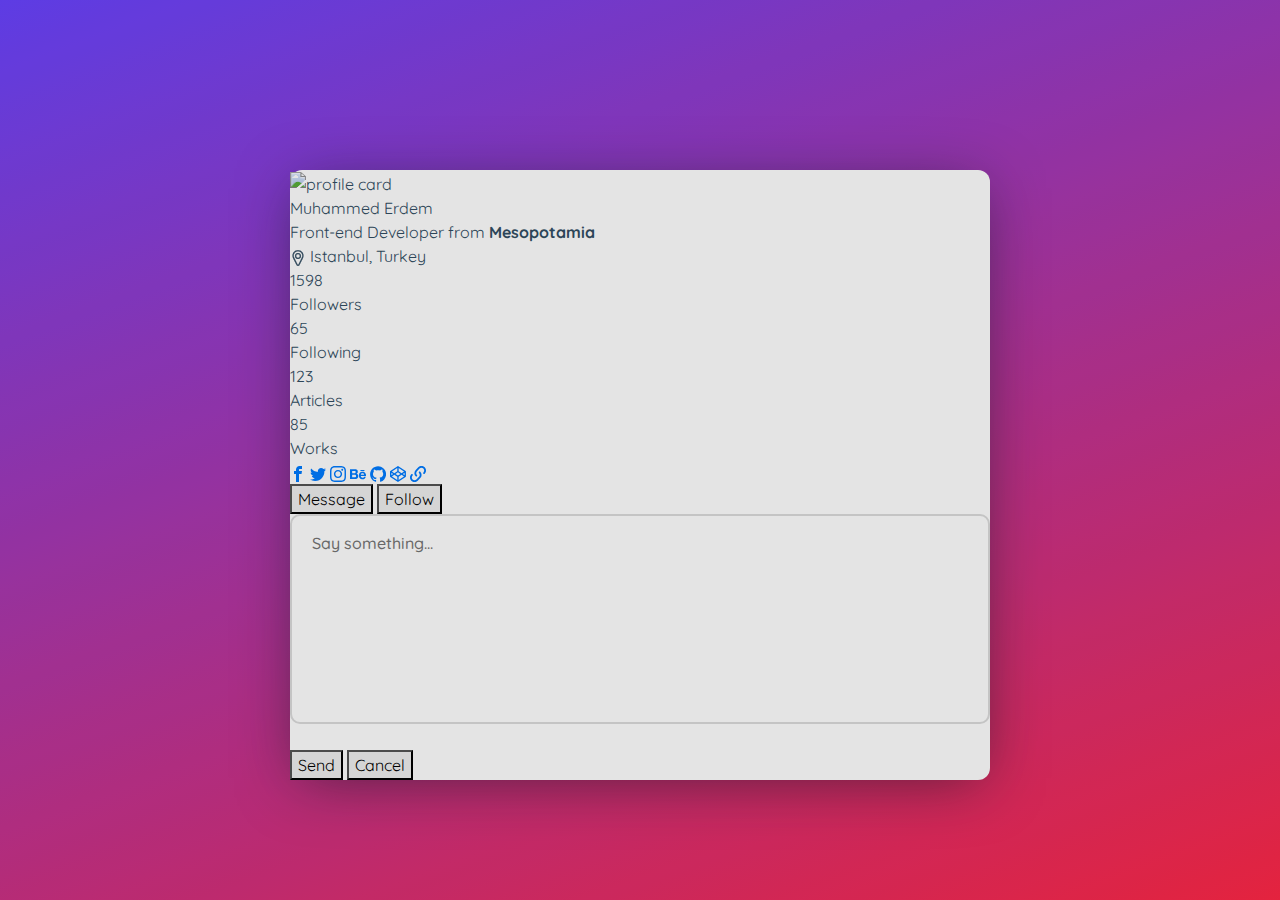
==== commit 63e7aeb7: "Update blog-details.html" ====
--- a/blog-details.html
+++ b/blog-details.html
@@ -22,6 +22,443 @@
     <link rel="stylesheet" href="css/owl.carousel.min.css" type="text/css">
     <link rel="stylesheet" href="css/slicknav.min.css" type="text/css">
     <link rel="stylesheet" href="css/style.css" type="text/css">
+
+    <style>
+@import url('https://fonts.googleapis.com/css?family=Quicksand:400,500,700&subset=latin-ext');
+
+html {
+  position: relative;
+  overflow-x: hidden!important;
+}
+
+* {
+  box-sizing: border-box;
+}
+
+body {
+  font-family: 'Quicksand', sans-serif;
+  color: #324e63;
+}
+
+a, a:hover {
+  text-decoration: none;
+}
+
+.icon {
+  display: inline-block;
+  width: 1em;
+  height: 1em;
+  stroke-width: 0;
+  stroke: currentColor;
+  fill: currentColor;
+}
+
+.wrapper {
+  width: 100%;
+  width: 100%;
+  height: auto;
+  min-height: 100vh;
+  padding: 50px 20px;
+  padding-top: 100px;
+  display: flex;
+  background-image: linear-gradient(-20deg, #ff2846 0%, #6944ff 100%);
+
+  display: flex;
+  background-image: linear-gradient(-20deg, #ff2846 0%, #6944ff 100%);
+
+  @media screen and (max-width: 768px) {
+    height: auto;
+    min-height: 100vh;
+    padding-top: 100px;
+  }
+
+}
+
+.profile-card {
+  width: 100%;
+  min-height: 460px;
+  margin: auto;
+  box-shadow: 0px 8px 60px -10px rgba(13,28,39,0.6);
+  background: #fff;
+  border-radius: 12px;
+  max-width: 700px;
+  position: relative;
+
+  &.active {
+    .profile-card__cnt {
+      filter: blur(6px);
+    }
+
+    .profile-card-message,
+    .profile-card__overlay {
+      opacity: 1;
+      pointer-events: auto;
+      transition-delay: .1s;
+    }
+
+    .profile-card-form {
+      transform: none;
+      transition-delay: .1s;
+    }
+  }
+
+  &__img {
+    width: 150px;
+    height: 150px;
+    margin-left: auto;
+    margin-right: auto;
+    transform: translateY(-50%);
+    border-radius: 50%;
+    overflow: hidden;
+    position: relative;
+    z-index: 4;
+    box-shadow: 0px 5px 50px 0px rgb(108, 68, 252), 0px 0px 0px 7px rgba(107, 74, 255, 0.5);
+
+    @media screen and (max-width: 576px) {
+      width: 120px;
+      height: 120px;
+    }
+
+    img {
+      display: block;
+      width: 100%;
+      height: 100%;
+      object-fit: cover;
+      border-radius: 50%;
+    }
+
+  }
+
+  &__cnt {
+    margin-top: -35px;
+    text-align: center;
+    padding: 0 20px;
+    padding-bottom: 40px;
+    transition: all .3s;
+  }
+
+  &__name {
+    font-weight: 700;
+    font-size: 24px;
+    color: #6944ff;
+    margin-bottom: 15px;
+  }
+
+  &__txt {
+    font-size: 18px;
+    font-weight: 500;
+    color: #324e63;
+    margin-bottom: 15px;
+
+    strong {
+      //color: #ff2846;
+      font-weight: 700;
+    }
+
+  }
+
+  &-loc {
+    display: flex;
+    justify-content: center;
+    align-items: center;
+    font-size: 18px;
+    font-weight: 600;
+
+    &__icon {
+      display: inline-flex;
+      font-size: 27px;
+      margin-right: 10px;
+      //color: #6944ff;
+    }
+
+  }
+
+  &-inf {
+    display: flex;
+    justify-content: center;
+    flex-wrap: wrap;
+    align-items: flex-start;
+    margin-top: 35px;
+
+    &__item {
+      padding: 10px 35px;
+      min-width: 150px;
+
+      @media screen and (max-width: 768px) {
+        padding: 10px 20px;
+        min-width: 120px;
+      }
+
+    }
+
+    &__title {
+      font-weight: 700;
+      font-size: 27px;
+      //color: #6944ff;
+      color: #324e63;
+    }
+
+    &__txt {
+      font-weight: 500;
+      margin-top: 7px;
+    }
+
+  }
+
+  &-social {
+    margin-top: 25px;
+    display: flex;
+    justify-content: center;
+    align-items: center;
+    flex-wrap: wrap;
+
+    &__item {
+      display: inline-flex;
+      width: 55px;
+      height: 55px;
+      margin: 15px;
+      border-radius: 50%;
+      align-items: center;
+      justify-content: center;
+      color: #fff;
+      background: #405de6;
+      box-shadow: 0px 7px 30px rgba(43,98,169,0.5);
+      position: relative;
+      font-size: 21px;
+      flex-shrink: 0;
+      transition: all .3s;
+
+      @media screen and (max-width: 768px) {
+        width: 50px;
+        height: 50px;
+        margin: 10px;
+      }
+
+      @media screen and (min-width: 768px){
+        &:hover {
+          transform: scale(1.2);
+        }
+      }
+
+      &.facebook {
+        background: linear-gradient(45deg, #3b5998, #0078d7);
+        box-shadow: 0px 4px 30px rgba(43, 98, 169, 0.5);
+      }
+
+      &.twitter {
+        background: linear-gradient(45deg, #1da1f2,#0e71c8);
+        box-shadow: 0px 4px 30px rgba(19, 127, 212, 0.7);
+      }
+
+      &.instagram {
+        background: linear-gradient(45deg, #405de6, #5851db, #833ab4, #c13584, #e1306c, #fd1d1d);
+        box-shadow: 0px 4px 30px rgba(120, 64, 190, 0.6);
+      }
+
+      &.behance {
+        background: linear-gradient(45deg, #1769ff, #213fca);
+        box-shadow: 0px 4px 30px rgba(27, 86, 231, 0.7);
+      }
+
+      &.github {
+        background: linear-gradient(45deg, #333333, #626b73);
+        box-shadow: 0px 4px 30px rgba(63, 65, 67, 0.6);
+      }
+
+      &.codepen {
+        background: linear-gradient(45deg, #324e63, #414447);
+        box-shadow: 0px 4px 30px rgba(55, 75, 90, 0.6);
+      }
+
+      &.link {
+        background: linear-gradient(45deg, #d5135a, #f05924);
+        box-shadow: 0px 4px 30px rgba(223, 45, 70, 0.6);
+      }
+
+    }
+
+    .icon-font {
+      display: inline-flex;
+    }
+
+  }
+
+  &-ctr {
+    display: flex;
+    justify-content: center;
+    align-items: center;
+    margin-top: 40px;
+
+    @media screen and (max-width: 576px) {
+      flex-wrap: wrap;
+    }
+
+  }
+
+  &__button {
+    background: none;
+    border: none;
+    font-family: 'Quicksand', sans-serif;
+    font-weight: 700;
+    font-size: 19px;
+    margin: 15px 35px;
+    padding: 15px 40px;
+    min-width: 201px;
+    border-radius: 50px;
+    min-height: 55px;
+    color: #fff;
+    cursor: pointer;
+    backface-visibility: hidden;
+    transition: all .3s;
+
+    @media screen and (max-width: 768px) {
+      min-width: 170px;
+      margin: 15px 25px;
+    }
+
+    @media screen and (max-width: 576px) {
+      min-width: inherit;
+      margin: 0;
+      margin-bottom: 16px;
+      width: 100%;
+      max-width: 300px;
+
+      &:last-child {
+        margin-bottom: 0;
+      }
+    }
+
+    &:focus {
+      outline: none!important;
+    }
+
+    @media screen and (min-width: 768px) {
+      &:hover {
+        transform: translateY(-5px);
+      }
+    }
+
+    &:first-child {
+      margin-left: 0;
+    }
+
+    &:last-child {
+      margin-right: 0;
+    }
+
+    &.button--blue {
+      background: linear-gradient(45deg, #1da1f2, #0e71c8);
+      box-shadow: 0px 4px 30px rgba(19, 127, 212, 0.4);
+
+      &:hover {
+        box-shadow: 0px 7px 30px rgba(19, 127, 212, 0.75);
+      }
+
+    }
+
+    &.button--orange {
+      background: linear-gradient(45deg, #d5135a, #f05924);
+      box-shadow: 0px 4px 30px rgba(223, 45, 70, 0.35);
+
+      &:hover {
+        box-shadow: 0px 7px 30px rgba(223, 45, 70, 0.75);
+      }
+
+    }
+
+    &.button--gray {
+      box-shadow: none;
+      background: #dcdcdc;
+      color: #142029;
+    }
+
+  }
+
+  &-message {
+    width: 100%;
+    height: 100%;
+    position: absolute;
+    top: 0;
+    left: 0;
+    padding-top: 130px;
+    padding-bottom: 100px;
+    opacity: 0;
+    pointer-events: none;
+    transition: all .3s;
+  }
+
+  &-form {
+    box-shadow: 0 4px 30px rgba(15, 22, 56, 0.35);
+    max-width: 80%;
+    margin-left: auto;
+    margin-right: auto;
+    height: 100%;
+    background: #fff;
+    border-radius: 10px;
+    padding: 35px;
+    transform: scale(.8);
+    position: relative;
+    z-index: 3;
+    transition: all .3s;
+
+    @media screen and (max-width: 768px) {
+      max-width: 90%;
+      height: auto;
+    }
+
+    @media screen and (max-width: 576px) {
+      padding: 20px;
+    }
+
+    &__bottom {
+      justify-content: space-between;
+      display: flex;
+
+      @media screen and (max-width: 576px) {
+        flex-wrap: wrap;
+      }
+
+    }
+
+  }
+
+  textarea {
+    width: 100%;
+    resize: none;
+    height: 210px;
+    margin-bottom: 20px;
+    border: 2px solid #dcdcdc;
+    border-radius: 10px;
+    padding: 15px 20px;
+    color: #324e63;
+    font-weight: 500;
+    font-family: 'Quicksand', sans-serif;
+    outline: none;
+    transition: all .3s;
+
+    &:focus {
+      outline: none;
+      border-color: #8a979e;
+    }
+
+  }
+
+  &__overlay {
+    width: 100%;
+    height: 100%;
+    position: absolute;
+    top: 0;
+    left: 0;
+    pointer-events: none;
+    opacity: 0;
+    background: rgba(22, 33, 72, 0.35);
+    border-radius: 12px;
+    transition: all .3s;
+  }
+
+}
+        
+    </style>
 </head>
 
 <body>
@@ -30,310 +467,181 @@
         <div class="loader"></div>
     </div>
 
-    <!-- Offcanvas Menu Begin -->
-    <div class="offcanvas-menu-overlay"></div>
-    <div class="offcanvas-menu-wrapper">
-        <div class="offcanvas__option">
-            <div class="offcanvas__links">
-                <a href="#">Sign in</a>
-                <a href="#">FAQs</a>
-            </div>
-            <div class="offcanvas__top__hover">
-                <span>Usd <i class="arrow_carrot-down"></i></span>
-                <ul>
-                    <li>USD</li>
-                    <li>EUR</li>
-                    <li>USD</li>
-                </ul>
-            </div>
+
+
+
+    <div class="wrapper">
+  <div class="profile-card js-profile-card">
+    <div class="profile-card__img">
+      <img src="https://th.bing.com/th/id/R.34a315ea4798e184fcd50db99d111d4d?rik=poug7nGKRPkrzw&pid=ImgRaw&r=0" alt="profile card">
+    </div>
+
+    <div class="profile-card__cnt js-profile-cnt">
+      <div class="profile-card__name">Muhammed Erdem</div>
+      <div class="profile-card__txt">Front-end Developer from <strong>Mesopotamia</strong></div>
+      <div class="profile-card-loc">
+        <span class="profile-card-loc__icon">
+          <svg class="icon"><use xlink:href="#icon-location"></use></svg>
+        </span>
+
+        <span class="profile-card-loc__txt">
+          Istanbul, Turkey
+        </span>
+      </div>
+
+      <div class="profile-card-inf">
+        <div class="profile-card-inf__item">
+          <div class="profile-card-inf__title">1598</div>
+          <div class="profile-card-inf__txt">Followers</div>
         </div>
-        <div class="offcanvas__nav__option">
-            <a href="#" class="search-switch"><img src="img/icon/search.png" alt=""></a>
-            <a href="#"><img src="img/icon/heart.png" alt=""></a>
-            <a href="#"><img src="img/icon/cart.png" alt=""> <span>0</span></a>
-            <div class="price">$0.00</div>
+
+        <div class="profile-card-inf__item">
+          <div class="profile-card-inf__title">65</div>
+          <div class="profile-card-inf__txt">Following</div>
         </div>
-        <div id="mobile-menu-wrap"></div>
-        <div class="offcanvas__text">
-            <p>Free shipping, 30-day return or refund guarantee.</p>
+
+        <div class="profile-card-inf__item">
+          <div class="profile-card-inf__title">123</div>
+          <div class="profile-card-inf__txt">Articles</div>
         </div>
+
+        <div class="profile-card-inf__item">
+          <div class="profile-card-inf__title">85</div>
+          <div class="profile-card-inf__txt">Works</div>
+        </div>
+      </div>
+
+      <div class="profile-card-social">
+        <a href="https://www.facebook.com/iaMuhammedErdem" class="profile-card-social__item facebook" target="_blank">
+          <span class="icon-font">
+              <svg class="icon"><use xlink:href="#icon-facebook"></use></svg>
+          </span>
+        </a>
+
+        <a href="https://twitter.com/iaMuhammedErdem" class="profile-card-social__item twitter" target="_blank">
+          <span class="icon-font">
+              <svg class="icon"><use xlink:href="#icon-twitter"></use></svg>
+          </span>
+        </a>
+
+        <a href="https://www.instagram.com/iamuhammederdem" class="profile-card-social__item instagram" target="_blank">
+          <span class="icon-font">
+              <svg class="icon"><use xlink:href="#icon-instagram"></use></svg>
+          </span>
+        </a>
+
+        <a href="https://www.behance.net/iaMuhammedErdem" class="profile-card-social__item behance" target="_blank">
+          <span class="icon-font">
+              <svg class="icon"><use xlink:href="#icon-behance"></use></svg>
+          </span>
+        </a>
+
+        <a href="https://github.com/muhammederdem" class="profile-card-social__item github" target="_blank">
+          <span class="icon-font">
+              <svg class="icon"><use xlink:href="#icon-github"></use></svg>
+          </span>
+        </a>
+
+        <a href="https://codepen.io/JavaScriptJunkie" class="profile-card-social__item codepen" target="_blank">
+          <span class="icon-font">
+              <svg class="icon"><use xlink:href="#icon-codepen"></use></svg>
+          </span>
+        </a>
+
+        <a href="http://muhammederdem.com.tr/" class="profile-card-social__item link" target="_blank">
+          <span class="icon-font">
+              <svg class="icon"><use xlink:href="#icon-link"></use></svg>
+          </span>
+        </a>
+
+      </div>
+
+      <div class="profile-card-ctr">
+        <button class="profile-card__button button--blue js-message-btn">Message</button>
+        <button class="profile-card__button button--orange">Follow</button>
+      </div>
     </div>
-    <!-- Offcanvas Menu End -->
-
-    <!-- Header Section Begin -->
-    <header class="header">
-        <div class="header__top">
-            <div class="container">
-                <div class="row">
-                    <div class="col-lg-6 col-md-7">
-                        <div class="header__top__left">
-                            <p>Free shipping, 30-day return or refund guarantee.</p>
-                        </div>
-                    </div>
-                    <div class="col-lg-6 col-md-5">
-                        <div class="header__top__right">
-                            <div class="header__top__links">
-                                <a href="#">Sign in</a>
-                                <a href="#">FAQs</a>
-                            </div>
-                            <div class="header__top__hover">
-                                <span>Usd <i class="arrow_carrot-down"></i></span>
-                                <ul>
-                                    <li>USD</li>
-                                    <li>EUR</li>
-                                    <li>USD</li>
-                                </ul>
-                            </div>
-                        </div>
-                    </div>
-                </div>
-            </div>
+
+    <div class="profile-card-message js-message">
+      <form class="profile-card-form">
+        <div class="profile-card-form__container">
+          <textarea placeholder="Say something..."></textarea>
         </div>
-        <div class="container">
-            <div class="row">
-                <div class="col-lg-3 col-md-3">
-                    <div class="header__logo">
-                        <a href="./index.html"><img src="img/logo.png" alt=""></a>
-                    </div>
-                </div>
-                <div class="col-lg-6 col-md-6">
-                    <nav class="header__menu mobile-menu">
-                        <ul>
-                            <li><a href="./index.html">Home</a></li>
-                            <li><a href="./shop.html">Shop</a></li>
-                            <li><a href="#">Pages</a>
-                                <ul class="dropdown">
-                                    <li><a href="./about.html">About Us</a></li>
-                                    <li><a href="./shop-details.html">Shop Details</a></li>
-                                    <li><a href="./shopping-cart.html">Shopping Cart</a></li>
-                                    <li><a href="./checkout.html">Check Out</a></li>
-                                    <li><a href="./blog-details.html">Blog Details</a></li>
-                                </ul>
-                            </li>
-                            <li class="active"><a href="./blog.html">Blog</a></li>
-                            <li><a href="./contact.html">Contacts</a></li>
-                        </ul>
-                    </nav>
-                </div>
-                <div class="col-lg-3 col-md-3">
-                    <div class="header__nav__option">
-                        <a href="#" class="search-switch"><img src="img/icon/search.png" alt=""></a>
-                        <a href="#"><img src="img/icon/heart.png" alt=""></a>
-                        <a href="#"><img src="img/icon/cart.png" alt=""> <span>0</span></a>
-                        <div class="price">$0.00</div>
-                    </div>
-                </div>
-            </div>
-            <div class="canvas__open"><i class="fa fa-bars"></i></div>
+
+        <div class="profile-card-form__bottom">
+          <button class="profile-card__button button--blue js-message-close">
+            Send
+          </button>
+
+          <button class="profile-card__button button--gray js-message-close">
+            Cancel
+          </button>
         </div>
-    </header>
-    <!-- Header Section End -->
-
-    <!-- Blog Details Hero Begin -->
-    <section class="blog-hero spad">
-        <div class="container">
-            <div class="row d-flex justify-content-center">
-                <div class="col-lg-9 text-center">
-                    <div class="blog__hero__text">
-                        <h2>Are you one of the thousands of Iphone owners who has no idea</h2>
-                        <ul>
-                            <li>By Deercreative</li>
-                            <li>February 21, 2019</li>
-                            <li>8 Comments</li>
-                        </ul>
-                    </div>
-                </div>
-            </div>
-        </div>
-    </section>
-    <!-- Blog Details Hero End -->
-
-    <!-- Blog Details Section Begin -->
-    <section class="blog-details spad">
-        <div class="container">
-            <div class="row d-flex justify-content-center">
-                <div class="col-lg-12">
-                    <div class="blog__details__pic">
-                        <img src="img/blog/details/blog-details.jpg" alt="">
-                    </div>
-                </div>
-                <div class="col-lg-8">
-                    <div class="blog__details__content">
-                        <div class="blog__details__share">
-                            <span>share</span>
-                            <ul>
-                                <li><a href="#"><i class="fa fa-facebook"></i></a></li>
-                                <li><a href="#" class="twitter"><i class="fa fa-twitter"></i></a></li>
-                                <li><a href="#" class="youtube"><i class="fa fa-youtube-play"></i></a></li>
-                                <li><a href="#" class="linkedin"><i class="fa fa-linkedin"></i></a></li>
-                            </ul>
-                        </div>
-                        <div class="blog__details__text">
-                            <p>Hydroderm is the highly desired anti-aging cream on the block. This serum restricts the
-                                occurrence of early aging sings on the skin and keeps the skin younger, tighter and
-                                healthier. It reduces the wrinkles and loosening of skin. This cream nourishes the skin
-                                and brings back the glow that had lost in the run of hectic years.</p>
-                            <p>The most essential ingredient that makes hydroderm so effective is Vyo-Serum, which is a
-                                product of natural selected proteins. This concentrate works actively in bringing about
-                                the natural youthful glow of the skin. It tightens the skin along with its moisturizing
-                                effect on the skin. The other important ingredient, making hydroderm so effective is
-                                “marine collagen” which along with Vyo-Serum helps revitalize the skin.</p>
-                        </div>
-                        <div class="blog__details__quote">
-                            <i class="fa fa-quote-left"></i>
-                            <p>“When designing an advertisement for a particular product many things should be
-                                researched like where it should be displayed.”</p>
-                            <h6>_ John Smith _</h6>
-                        </div>
-                        <div class="blog__details__text">
-                            <p>Vyo-Serum along with tightening the skin also reduces the fine lines indicating aging of
-                                skin. Problems like dark circles, puffiness, and crow’s feet can be control from the
-                                strong effects of this serum.</p>
-                            <p>Hydroderm is a multi-functional product that helps in reducing the cellulite and giving
-                                the body a toned shape, also helps in cleansing the skin from the root and not letting
-                                the pores clog, nevertheless also let’s sweeps out the wrinkles and all signs of aging
-                                from the sensitive near the eyes.</p>
-                        </div>
-                        <div class="blog__details__option">
-                            <div class="row">
-                                <div class="col-lg-6 col-md-6 col-sm-6">
-                                    <div class="blog__details__author">
-                                        <div class="blog__details__author__pic">
-                                            <img src="img/blog/details/blog-author.jpg" alt="">
-                                        </div>
-                                        <div class="blog__details__author__text">
-                                            <h5>Aiden Blair</h5>
-                                        </div>
-                                    </div>
-                                </div>
-                                <div class="col-lg-6 col-md-6 col-sm-6">
-                                    <div class="blog__details__tags">
-                                        <a href="#">#Fashion</a>
-                                        <a href="#">#Trending</a>
-                                        <a href="#">#2020</a>
-                                    </div>
-                                </div>
-                            </div>
-                        </div>
-                        <div class="blog__details__btns">
-                            <div class="row">
-                                <div class="col-lg-6 col-md-6 col-sm-6">
-                                    <a href="" class="blog__details__btns__item">
-                                        <p><span class="arrow_left"></span> Previous Pod</p>
-                                        <h5>It S Classified How To Utilize Free Classified Ad Sites</h5>
-                                    </a>
-                                </div>
-                                <div class="col-lg-6 col-md-6 col-sm-6">
-                                    <a href="" class="blog__details__btns__item blog__details__btns__item--next">
-                                        <p>Next Pod <span class="arrow_right"></span></p>
-                                        <h5>Tips For Choosing The Perfect Gloss For Your Lips</h5>
-                                    </a>
-                                </div>
-                            </div>
-                        </div>
-                        <div class="blog__details__comment">
-                            <h4>Leave A Comment</h4>
-                            <form action="#">
-                                <div class="row">
-                                    <div class="col-lg-4 col-md-4">
-                                        <input type="text" placeholder="Name">
-                                    </div>
-                                    <div class="col-lg-4 col-md-4">
-                                        <input type="text" placeholder="Email">
-                                    </div>
-                                    <div class="col-lg-4 col-md-4">
-                                        <input type="text" placeholder="Phone">
-                                    </div>
-                                    <div class="col-lg-12 text-center">
-                                        <textarea placeholder="Comment"></textarea>
-                                        <button type="submit" class="site-btn">Post Comment</button>
-                                    </div>
-                                </div>
-                            </form>
-                        </div>
-                    </div>
-                </div>
-            </div>
-        </div>
-    </section>
-    <!-- Blog Details Section End -->
-
-    <!-- Footer Section Begin -->
-    <footer class="footer">
-        <div class="container">
-            <div class="row">
-                <div class="col-lg-3 col-md-6 col-sm-6">
-                    <div class="footer__about">
-                        <div class="footer__logo">
-                            <a href="#"><img src="img/footer-logo.png" alt=""></a>
-                        </div>
-                        <p>The customer is at the heart of our unique business model, which includes design.</p>
-                        <a href="#"><img src="img/payment.png" alt=""></a>
-                    </div>
-                </div>
-                <div class="col-lg-2 offset-lg-1 col-md-3 col-sm-6">
-                    <div class="footer__widget">
-                        <h6>Shopping</h6>
-                        <ul>
-                            <li><a href="#">Clothing Store</a></li>
-                            <li><a href="#">Trending Shoes</a></li>
-                            <li><a href="#">Accessories</a></li>
-                            <li><a href="#">Sale</a></li>
-                        </ul>
-                    </div>
-                </div>
-                <div class="col-lg-2 col-md-3 col-sm-6">
-                    <div class="footer__widget">
-                        <h6>Shopping</h6>
-                        <ul>
-                            <li><a href="#">Contact Us</a></li>
-                            <li><a href="#">Payment Methods</a></li>
-                            <li><a href="#">Delivary</a></li>
-                            <li><a href="#">Return & Exchanges</a></li>
-                        </ul>
-                    </div>
-                </div>
-                <div class="col-lg-3 offset-lg-1 col-md-6 col-sm-6">
-                    <div class="footer__widget">
-                        <h6>NewLetter</h6>
-                        <div class="footer__newslatter">
-                            <p>Be the first to know about new arrivals, look books, sales & promos!</p>
-                            <form action="#">
-                                <input type="text" placeholder="Your email">
-                                <button type="submit"><span class="icon_mail_alt"></span></button>
-                            </form>
-                        </div>
-                    </div>
-                </div>
-            </div>
-            <div class="row">
-                <div class="col-lg-12 text-center">
-                    <div class="footer__copyright__text">
-                        <!-- Link back to Colorlib can't be removed. Template is licensed under CC BY 3.0. -->
-                        <p>Copyright ©
-                            <script>
-                                document.write(new Date().getFullYear());
-                            </script>2020
-                            All rights reserved | This template is made with <i class="fa fa-heart-o"
-                                aria-hidden="true"></i> by <a href="https://colorlib.com" target="_blank">Colorlib</a>
-                        </p>
-                        <!-- Link back to Colorlib can't be removed. Template is licensed under CC BY 3.0. -->
-                    </div>
-                </div>
-            </div>
-        </div>
-    </footer>
-    <!-- Footer Section End -->
-
-    <!-- Search Begin -->
-    <div class="search-model">
-        <div class="h-100 d-flex align-items-center justify-content-center">
-            <div class="search-close-switch">+</div>
-            <form class="search-model-form">
-                <input type="text" id="search-input" placeholder="Search here.....">
-            </form>
-        </div>
+      </form>
+
+      <div class="profile-card__overlay js-message-close"></div>
     </div>
+
+  </div>
+
+</div>
+
+<svg hidden="hidden">
+  <defs>
+    <symbol id="icon-codepen" viewBox="0 0 32 32">
+      <title>codepen</title>
+      <path d="M31.872 10.912v-0.032c0-0.064 0-0.064 0-0.096v-0.064c0-0.064 0-0.064-0.064-0.096 0 0 0-0.064-0.064-0.064 0-0.064-0.064-0.064-0.064-0.096 0 0 0-0.064-0.064-0.064 0-0.064-0.064-0.064-0.064-0.096l-0.192-0.192v-0.064l-0.064-0.064-14.592-9.696c-0.448-0.32-1.056-0.32-1.536 0l-14.528 9.696-0.32 0.32c0 0-0.064 0.064-0.064 0.096 0 0 0 0.064-0.064 0.064 0 0.064-0.064 0.064-0.064 0.096 0 0 0 0.064-0.064 0.064 0 0.064 0 0.064-0.064 0.096v0.064c0 0.064 0 0.064 0 0.096v0.064c0 0.064 0 0.096 0 0.16v9.696c0 0.064 0 0.096 0 0.16v0.064c0 0.064 0 0.064 0 0.096v0.064c0 0.064 0 0.064 0.064 0.096 0 0 0 0.064 0.064 0.064 0 0.064 0.064 0.064 0.064 0.096 0 0 0 0.064 0.064 0.064 0 0.064 0.064 0.064 0.064 0.096l0.256 0.256 0.064 0.032 14.528 9.728c0.224 0.16 0.48 0.224 0.768 0.224s0.544-0.064 0.768-0.224l14.528-9.728 0.32-0.32c0 0 0.064-0.064 0.064-0.096 0 0 0-0.064 0.064-0.064 0-0.064 0.064-0.064 0.064-0.096 0 0 0-0.064 0.064-0.064 0-0.064 0-0.064 0.064-0.096v-0.032c0-0.064 0-0.064 0-0.096v-0.064c0-0.064 0-0.096 0-0.16v-9.664c0-0.064 0-0.096 0-0.224zM17.312 4l10.688 7.136-4.768 3.168-5.92-3.936v-6.368zM14.56 4v6.368l-5.92 3.968-4.768-3.168 10.688-7.168zM2.784 13.664l3.392 2.304-3.392 2.304c0 0 0-4.608 0-4.608zM14.56 28l-10.688-7.136 4.768-3.2 5.92 3.936v6.4zM15.936 19.2l-4.832-3.232 4.832-3.232 4.832 3.232-4.832 3.232zM17.312 28v-6.432l5.92-3.936 4.8 3.168-10.72 7.2zM29.12 18.272l-3.392-2.304 3.392-2.304v4.608z"></path>
+    </symbol>
+
+    <symbol id="icon-github" viewBox="0 0 32 32">
+      <title>github</title>
+      <path d="M16.192 0.512c-8.832 0-16 7.168-16 16 0 7.072 4.576 13.056 10.944 15.168 0.8 0.16 1.088-0.352 1.088-0.768 0-0.384 0-1.632-0.032-2.976-4.448 0.96-5.376-1.888-5.376-1.888-0.736-1.856-1.792-2.336-1.792-2.336-1.44-0.992 0.096-0.96 0.096-0.96 1.6 0.128 2.464 1.664 2.464 1.664 1.44 2.432 3.744 1.728 4.672 1.344 0.128-1.024 0.544-1.728 1.024-2.144-3.552-0.448-7.296-1.824-7.296-7.936 0-1.76 0.64-3.168 1.664-4.288-0.16-0.416-0.704-2.016 0.16-4.224 0 0 1.344-0.416 4.416 1.632 1.28-0.352 2.656-0.544 4-0.544s2.72 0.192 4 0.544c3.040-2.080 4.384-1.632 4.384-1.632 0.864 2.208 0.32 3.84 0.16 4.224 1.024 1.12 1.632 2.56 1.632 4.288 0 6.144-3.744 7.488-7.296 7.904 0.576 0.512 1.088 1.472 1.088 2.976 0 2.144-0.032 3.872-0.032 4.384 0 0.416 0.288 0.928 1.088 0.768 6.368-2.112 10.944-8.128 10.944-15.168 0-8.896-7.168-16.032-16-16.032z"></path>
+      <path d="M6.24 23.488c-0.032 0.064-0.16 0.096-0.288 0.064-0.128-0.064-0.192-0.16-0.128-0.256 0.032-0.096 0.16-0.096 0.288-0.064 0.128 0.064 0.192 0.16 0.128 0.256v0z"></path>
+      <path d="M6.912 24.192c-0.064 0.064-0.224 0.032-0.32-0.064s-0.128-0.256-0.032-0.32c0.064-0.064 0.224-0.032 0.32 0.064s0.096 0.256 0.032 0.32v0z"></path>
+      <path d="M7.52 25.12c-0.096 0.064-0.256 0-0.352-0.128s-0.096-0.32 0-0.384c0.096-0.064 0.256 0 0.352 0.128 0.128 0.128 0.128 0.32 0 0.384v0z"></path>
+      <path d="M8.384 26.016c-0.096 0.096-0.288 0.064-0.416-0.064s-0.192-0.32-0.096-0.416c0.096-0.096 0.288-0.064 0.416 0.064 0.16 0.128 0.192 0.32 0.096 0.416v0z"></path>
+      <path d="M9.6 26.528c-0.032 0.128-0.224 0.192-0.384 0.128-0.192-0.064-0.288-0.192-0.256-0.32s0.224-0.192 0.416-0.128c0.128 0.032 0.256 0.192 0.224 0.32v0z"></path>
+      <path d="M10.912 26.624c0 0.128-0.16 0.256-0.352 0.256s-0.352-0.096-0.352-0.224c0-0.128 0.16-0.256 0.352-0.256 0.192-0.032 0.352 0.096 0.352 0.224v0z"></path>
+      <path d="M12.128 26.4c0.032 0.128-0.096 0.256-0.288 0.288s-0.352-0.032-0.384-0.16c-0.032-0.128 0.096-0.256 0.288-0.288s0.352 0.032 0.384 0.16v0z"></path>
+    </symbol>
+
+    <symbol id="icon-location" viewBox="0 0 32 32">
+      <title>location</title>
+      <path d="M16 31.68c-0.352 0-0.672-0.064-1.024-0.16-0.8-0.256-1.44-0.832-1.824-1.6l-6.784-13.632c-1.664-3.36-1.568-7.328 0.32-10.592 1.856-3.2 4.992-5.152 8.608-5.376h1.376c3.648 0.224 6.752 2.176 8.608 5.376 1.888 3.264 2.016 7.232 0.352 10.592l-6.816 13.664c-0.288 0.608-0.8 1.12-1.408 1.408-0.448 0.224-0.928 0.32-1.408 0.32zM15.392 2.368c-2.88 0.192-5.408 1.76-6.912 4.352-1.536 2.688-1.632 5.92-0.288 8.672l6.816 13.632c0.128 0.256 0.352 0.448 0.64 0.544s0.576 0.064 0.832-0.064c0.224-0.096 0.384-0.288 0.48-0.48l6.816-13.664c1.376-2.752 1.248-5.984-0.288-8.672-1.472-2.56-4-4.128-6.88-4.32h-1.216zM16 17.888c-3.264 0-5.92-2.656-5.92-5.92 0-3.232 2.656-5.888 5.92-5.888s5.92 2.656 5.92 5.92c0 3.264-2.656 5.888-5.92 5.888zM16 8.128c-2.144 0-3.872 1.728-3.872 3.872s1.728 3.872 3.872 3.872 3.872-1.728 3.872-3.872c0-2.144-1.76-3.872-3.872-3.872z"></path>
+      <path d="M16 32c-0.384 0-0.736-0.064-1.12-0.192-0.864-0.288-1.568-0.928-1.984-1.728l-6.784-13.664c-1.728-3.456-1.6-7.52 0.352-10.912 1.888-3.264 5.088-5.28 8.832-5.504h1.376c3.744 0.224 6.976 2.24 8.864 5.536 1.952 3.36 2.080 7.424 0.352 10.912l-6.784 13.632c-0.32 0.672-0.896 1.216-1.568 1.568-0.48 0.224-0.992 0.352-1.536 0.352zM15.36 0.64h-0.064c-3.488 0.224-6.56 2.112-8.32 5.216-1.824 3.168-1.952 7.040-0.32 10.304l6.816 13.632c0.32 0.672 0.928 1.184 1.632 1.44s1.472 0.192 2.176-0.16c0.544-0.288 1.024-0.736 1.28-1.28l6.816-13.632c1.632-3.264 1.504-7.136-0.32-10.304-1.824-3.104-4.864-5.024-8.384-5.216h-1.312zM16 29.952c-0.16 0-0.32-0.032-0.448-0.064-0.352-0.128-0.64-0.384-0.8-0.704l-6.816-13.664c-1.408-2.848-1.312-6.176 0.288-8.96 1.536-2.656 4.16-4.32 7.168-4.512h1.216c3.040 0.192 5.632 1.824 7.2 4.512 1.6 2.752 1.696 6.112 0.288 8.96l-6.848 13.632c-0.128 0.288-0.352 0.512-0.64 0.64-0.192 0.096-0.384 0.16-0.608 0.16zM15.424 2.688c-2.784 0.192-5.216 1.696-6.656 4.192-1.504 2.592-1.6 5.696-0.256 8.352l6.816 13.632c0.096 0.192 0.256 0.32 0.448 0.384s0.416 0.064 0.608-0.032c0.16-0.064 0.288-0.192 0.352-0.352l6.816-13.664c1.312-2.656 1.216-5.792-0.288-8.352-1.472-2.464-3.904-4-6.688-4.16h-1.152zM16 18.208c-3.424 0-6.24-2.784-6.24-6.24 0-3.424 2.816-6.208 6.24-6.208s6.24 2.784 6.24 6.24c0 3.424-2.816 6.208-6.24 6.208zM16 6.4c-3.072 0-5.6 2.496-5.6 5.6 0 3.072 2.528 5.6 5.6 5.6s5.6-2.496 5.6-5.6c0-3.104-2.528-5.6-5.6-5.6zM16 16.16c-2.304 0-4.16-1.888-4.16-4.16s1.888-4.16 4.16-4.16c2.304 0 4.16 1.888 4.16 4.16s-1.856 4.16-4.16 4.16zM16 8.448c-1.952 0-3.552 1.6-3.552 3.552s1.6 3.552 3.552 3.552c1.952 0 3.552-1.6 3.552-3.552s-1.6-3.552-3.552-3.552z"></path>
+    </symbol>
+
+    <symbol id="icon-facebook" viewBox="0 0 32 32">
+      <title>facebook</title>
+      <path d="M19 6h5v-6h-5c-3.86 0-7 3.14-7 7v3h-4v6h4v16h6v-16h5l1-6h-6v-3c0-0.542 0.458-1 1-1z"></path>
+    </symbol>
+
+    <symbol id="icon-instagram" viewBox="0 0 32 32">
+      <title>instagram</title>
+      <path d="M16 2.881c4.275 0 4.781 0.019 6.462 0.094 1.563 0.069 2.406 0.331 2.969 0.55 0.744 0.288 1.281 0.638 1.837 1.194 0.563 0.563 0.906 1.094 1.2 1.838 0.219 0.563 0.481 1.412 0.55 2.969 0.075 1.688 0.094 2.194 0.094 6.463s-0.019 4.781-0.094 6.463c-0.069 1.563-0.331 2.406-0.55 2.969-0.288 0.744-0.637 1.281-1.194 1.837-0.563 0.563-1.094 0.906-1.837 1.2-0.563 0.219-1.413 0.481-2.969 0.55-1.688 0.075-2.194 0.094-6.463 0.094s-4.781-0.019-6.463-0.094c-1.563-0.069-2.406-0.331-2.969-0.55-0.744-0.288-1.281-0.637-1.838-1.194-0.563-0.563-0.906-1.094-1.2-1.837-0.219-0.563-0.481-1.413-0.55-2.969-0.075-1.688-0.094-2.194-0.094-6.463s0.019-4.781 0.094-6.463c0.069-1.563 0.331-2.406 0.55-2.969 0.288-0.744 0.638-1.281 1.194-1.838 0.563-0.563 1.094-0.906 1.838-1.2 0.563-0.219 1.412-0.481 2.969-0.55 1.681-0.075 2.188-0.094 6.463-0.094zM16 0c-4.344 0-4.887 0.019-6.594 0.094-1.7 0.075-2.869 0.35-3.881 0.744-1.056 0.412-1.95 0.956-2.837 1.85-0.894 0.888-1.438 1.781-1.85 2.831-0.394 1.019-0.669 2.181-0.744 3.881-0.075 1.713-0.094 2.256-0.094 6.6s0.019 4.887 0.094 6.594c0.075 1.7 0.35 2.869 0.744 3.881 0.413 1.056 0.956 1.95 1.85 2.837 0.887 0.887 1.781 1.438 2.831 1.844 1.019 0.394 2.181 0.669 3.881 0.744 1.706 0.075 2.25 0.094 6.594 0.094s4.888-0.019 6.594-0.094c1.7-0.075 2.869-0.35 3.881-0.744 1.050-0.406 1.944-0.956 2.831-1.844s1.438-1.781 1.844-2.831c0.394-1.019 0.669-2.181 0.744-3.881 0.075-1.706 0.094-2.25 0.094-6.594s-0.019-4.887-0.094-6.594c-0.075-1.7-0.35-2.869-0.744-3.881-0.394-1.063-0.938-1.956-1.831-2.844-0.887-0.887-1.781-1.438-2.831-1.844-1.019-0.394-2.181-0.669-3.881-0.744-1.712-0.081-2.256-0.1-6.6-0.1v0z"></path>
+      <path d="M16 7.781c-4.537 0-8.219 3.681-8.219 8.219s3.681 8.219 8.219 8.219 8.219-3.681 8.219-8.219c0-4.537-3.681-8.219-8.219-8.219zM16 21.331c-2.944 0-5.331-2.387-5.331-5.331s2.387-5.331 5.331-5.331c2.944 0 5.331 2.387 5.331 5.331s-2.387 5.331-5.331 5.331z"></path>
+      <path d="M26.462 7.456c0 1.060-0.859 1.919-1.919 1.919s-1.919-0.859-1.919-1.919c0-1.060 0.859-1.919 1.919-1.919s1.919 0.859 1.919 1.919z"></path>
+    </symbol>
+
+    <symbol id="icon-twitter" viewBox="0 0 32 32">
+      <title>twitter</title>
+      <path d="M32 7.075c-1.175 0.525-2.444 0.875-3.769 1.031 1.356-0.813 2.394-2.1 2.887-3.631-1.269 0.75-2.675 1.3-4.169 1.594-1.2-1.275-2.906-2.069-4.794-2.069-3.625 0-6.563 2.938-6.563 6.563 0 0.512 0.056 1.012 0.169 1.494-5.456-0.275-10.294-2.888-13.531-6.862-0.563 0.969-0.887 2.1-0.887 3.3 0 2.275 1.156 4.287 2.919 5.463-1.075-0.031-2.087-0.331-2.975-0.819 0 0.025 0 0.056 0 0.081 0 3.181 2.263 5.838 5.269 6.437-0.55 0.15-1.131 0.231-1.731 0.231-0.425 0-0.831-0.044-1.237-0.119 0.838 2.606 3.263 4.506 6.131 4.563-2.25 1.762-5.075 2.813-8.156 2.813-0.531 0-1.050-0.031-1.569-0.094 2.913 1.869 6.362 2.95 10.069 2.95 12.075 0 18.681-10.006 18.681-18.681 0-0.287-0.006-0.569-0.019-0.85 1.281-0.919 2.394-2.075 3.275-3.394z"></path>
+    </symbol>
+
+    <symbol id="icon-behance" viewBox="0 0 32 32">
+      <title>behance</title>
+      <path d="M9.281 6.412c0.944 0 1.794 0.081 2.569 0.25 0.775 0.162 1.431 0.438 1.988 0.813 0.55 0.375 0.975 0.875 1.287 1.5 0.3 0.619 0.45 1.394 0.45 2.313 0 0.994-0.225 1.819-0.675 2.481-0.456 0.662-1.119 1.2-2.006 1.625 1.213 0.35 2.106 0.962 2.706 1.831 0.6 0.875 0.887 1.925 0.887 3.163 0 1-0.194 1.856-0.575 2.581-0.387 0.731-0.912 1.325-1.556 1.781-0.65 0.462-1.4 0.8-2.237 1.019-0.831 0.219-1.688 0.331-2.575 0.331h-9.544v-19.688h9.281zM8.719 14.363c0.769 0 1.406-0.181 1.906-0.55 0.5-0.363 0.738-0.963 0.738-1.787 0-0.456-0.081-0.838-0.244-1.131-0.169-0.294-0.387-0.525-0.669-0.688-0.275-0.169-0.588-0.281-0.956-0.344-0.356-0.069-0.731-0.1-1.113-0.1h-4.050v4.6h4.388zM8.956 22.744c0.425 0 0.831-0.038 1.213-0.125 0.387-0.087 0.731-0.219 1.019-0.419 0.287-0.194 0.531-0.45 0.706-0.788 0.175-0.331 0.256-0.756 0.256-1.275 0-1.012-0.287-1.738-0.856-2.175-0.569-0.431-1.325-0.644-2.262-0.644h-4.7v5.419h4.625z"></path>
+      <path d="M22.663 22.675c0.587 0.575 1.431 0.863 2.531 0.863 0.788 0 1.475-0.2 2.044-0.6s0.913-0.825 1.044-1.262h3.45c-0.556 1.719-1.394 2.938-2.544 3.675-1.131 0.738-2.519 1.113-4.125 1.113-1.125 0-2.131-0.181-3.038-0.538-0.906-0.363-1.663-0.869-2.3-1.531-0.619-0.663-1.106-1.45-1.45-2.375-0.337-0.919-0.512-1.938-0.512-3.038 0-1.069 0.175-2.063 0.525-2.981 0.356-0.925 0.844-1.719 1.494-2.387s1.413-1.2 2.313-1.588c0.894-0.387 1.881-0.581 2.975-0.581 1.206 0 2.262 0.231 3.169 0.706 0.9 0.469 1.644 1.1 2.225 1.887s0.994 1.694 1.25 2.706c0.256 1.012 0.344 2.069 0.275 3.175h-10.294c0 1.119 0.375 2.188 0.969 2.756zM27.156 15.188c-0.462-0.512-1.256-0.794-2.212-0.794-0.625 0-1.144 0.106-1.556 0.319-0.406 0.213-0.738 0.475-0.994 0.787-0.25 0.313-0.425 0.65-0.525 1.006-0.1 0.344-0.163 0.663-0.181 0.938h6.375c-0.094-1-0.438-1.738-0.906-2.256z"></path>
+      <path d="M20.887 8h7.981v1.944h-7.981v-1.944z"></path>
+    </symbol>
+
+    <symbol id="icon-link" viewBox="0 0 32 32">
+      <title>link</title>
+      <path d="M17.984 11.456c-0.704 0.704-0.704 1.856 0 2.56 2.112 2.112 2.112 5.568 0 7.68l-5.12 5.12c-2.048 2.048-5.632 2.048-7.68 0-1.024-1.024-1.6-2.4-1.6-3.84s0.576-2.816 1.6-3.84c0.704-0.704 0.704-1.856 0-2.56s-1.856-0.704-2.56 0c-1.696 1.696-2.624 3.968-2.624 6.368 0 2.432 0.928 4.672 2.656 6.4 1.696 1.696 3.968 2.656 6.4 2.656s4.672-0.928 6.4-2.656l5.12-5.12c3.52-3.52 3.52-9.248 0-12.8-0.736-0.672-1.888-0.672-2.592 0.032z"></path>
+      <path d="M29.344 2.656c-1.696-1.728-3.968-2.656-6.4-2.656s-4.672 0.928-6.4 2.656l-5.12 5.12c-3.52 3.52-3.52 9.248 0 12.8 0.352 0.352 0.8 0.544 1.28 0.544s0.928-0.192 1.28-0.544c0.704-0.704 0.704-1.856 0-2.56-2.112-2.112-2.112-5.568 0-7.68l5.12-5.12c2.048-2.048 5.632-2.048 7.68 0 1.024 1.024 1.6 2.4 1.6 3.84s-0.576 2.816-1.6 3.84c-0.704 0.704-0.704 1.856 0 2.56s1.856 0.704 2.56 0c1.696-1.696 2.656-3.968 2.656-6.4s-0.928-4.704-2.656-6.4z"></path>
+    </symbol>
+  </defs>
+</svg>
     <!-- Search End -->
 
     <!-- Js Plugins -->
@@ -349,4 +657,4 @@
     <script src="js/main.js"></script>
 </body>
 
-</html>+</html>
--- a/css/style.css
+++ b/css/style.css
@@ -64,7 +64,14 @@
 h4 {
 	font-size: 24px;
 }
-
+.buy{
+  background:purple;
+  color:white;
+  padding: 10px;
+  margin:10px;
+  border: 3px solid white;
+  border-radius: 5px; 
+}
 h5 {
 	font-size: 18px;
 }
@@ -551,16 +558,21 @@
 .hero__slider.owl-carousel .owl-item.active .hero__text h6 {
 	top: 0;
 	opacity: 1;
+	color: yellow;
 }
 
 .hero__slider.owl-carousel .owl-item.active .hero__text h2 {
 	top: 0;
 	opacity: 1;
-}
+	color: white;
+}
+
+h2 {}
 
 .hero__slider.owl-carousel .owl-item.active .hero__text p {
 	top: 0;
 	opacity: 1;
+	color: white;
 }
 
 .hero__slider.owl-carousel .owl-item.active .hero__text .primary-btn {
@@ -3848,4 +3860,4 @@
 	.categories__text:before {
 		height: 250px;
 	}
-}+}
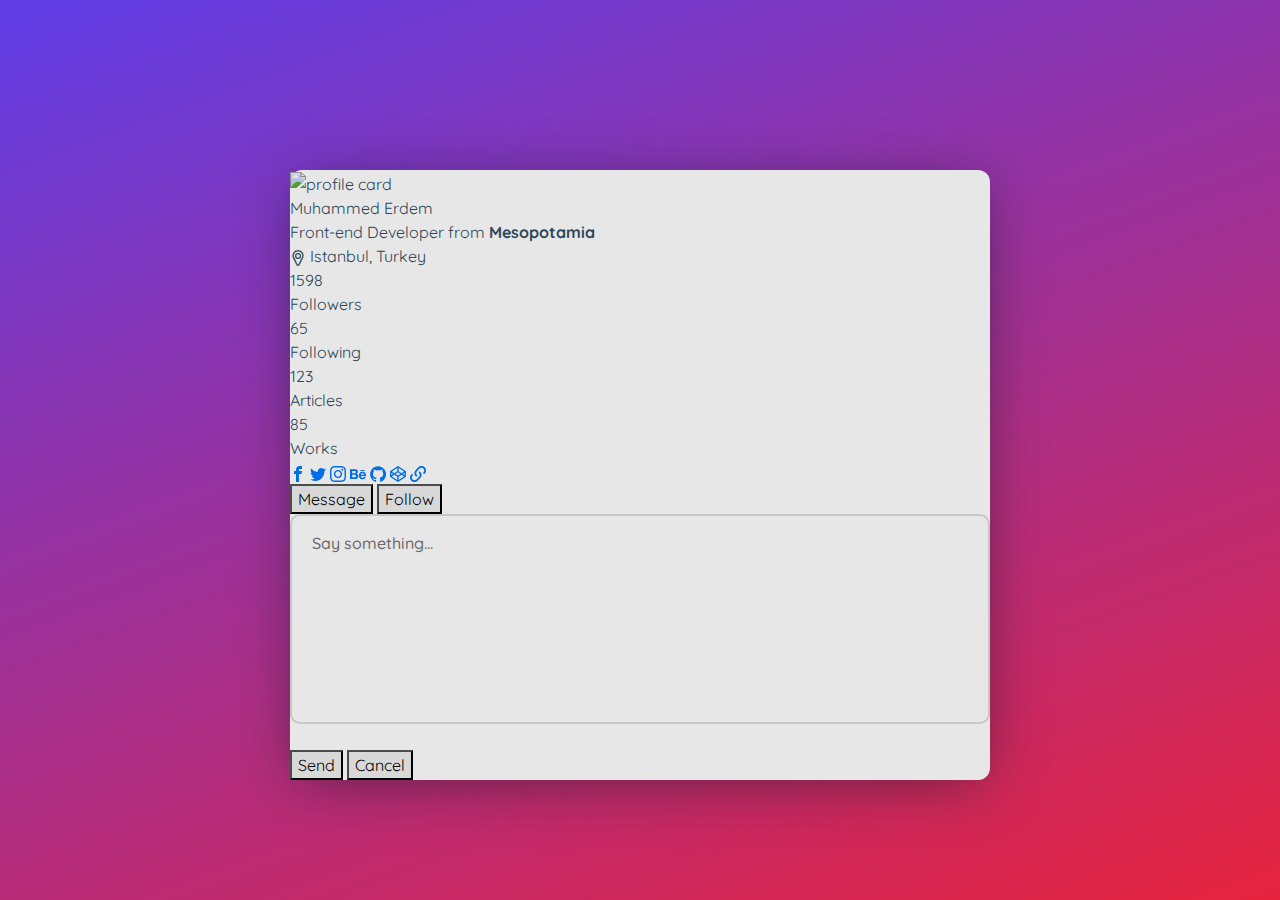
==== commit 398fdc26: "Update blog-details.html" ====
--- a/blog-details.html
+++ b/blog-details.html
@@ -655,6 +655,25 @@
     <script src="js/mixitup.min.js"></script>
     <script src="js/owl.carousel.min.js"></script>
     <script src="js/main.js"></script>
+    <script>
+        var messageBox = document.querySelector('.js-message');
+  var btn = document.querySelector('.js-message-btn');
+  var card = document.querySelector('.js-profile-card');
+  var closeBtn = document.querySelectorAll('.js-message-close');
+
+  btn.addEventListener('click',function (e) {
+      e.preventDefault();
+      card.classList.add('active');
+  });
+
+  closeBtn.forEach(function (element, index) {
+     console.log(element);
+      element.addEventListener('click',function (e) {
+          e.preventDefault();
+          card.classList.remove('active');
+      });
+  });
+    </script>
 </body>
 
 </html>
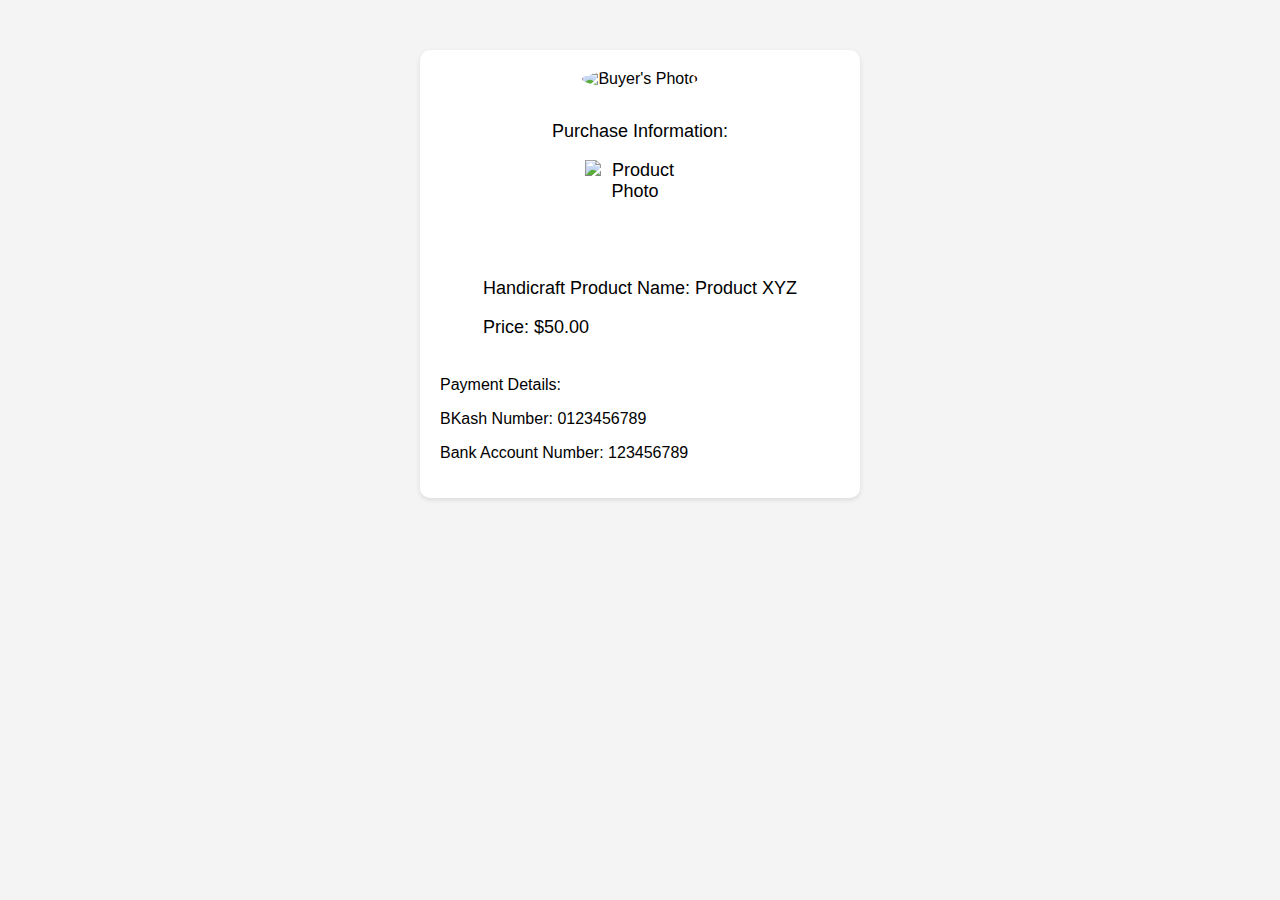
==== commit 52b828a9: "Update blog-details.html" ====
--- a/blog-details.html
+++ b/blog-details.html
@@ -1,679 +1,68 @@
 <!DOCTYPE html>
-<html lang="zxx">
-
+<html lang="en">
 <head>
-    <meta charset="UTF-8">
-    <meta name="description" content="Male_Fashion Template">
-    <meta name="keywords" content="Male_Fashion, unica, creative, html">
-    <meta name="viewport" content="width=device-width, initial-scale=1.0">
-    <meta http-equiv="X-UA-Compatible" content="ie=edge">
-    <title>Male-Fashion | Template</title>
-
-    <!-- Google Font -->
-    <link href="https://fonts.googleapis.com/css2?family=Nunito+Sans:wght@300;400;600;700;800;900&display=swap"
-        rel="stylesheet">
-
-    <!-- Css Styles -->
-    <link rel="stylesheet" href="css/bootstrap.min.css" type="text/css">
-    <link rel="stylesheet" href="css/font-awesome.min.css" type="text/css">
-    <link rel="stylesheet" href="css/elegant-icons.css" type="text/css">
-    <link rel="stylesheet" href="css/magnific-popup.css" type="text/css">
-    <link rel="stylesheet" href="css/nice-select.css" type="text/css">
-    <link rel="stylesheet" href="css/owl.carousel.min.css" type="text/css">
-    <link rel="stylesheet" href="css/slicknav.min.css" type="text/css">
-    <link rel="stylesheet" href="css/style.css" type="text/css">
-
-    <style>
-@import url('https://fonts.googleapis.com/css?family=Quicksand:400,500,700&subset=latin-ext');
-
-html {
-  position: relative;
-  overflow-x: hidden!important;
-}
-
-* {
-  box-sizing: border-box;
-}
-
-body {
-  font-family: 'Quicksand', sans-serif;
-  color: #324e63;
-}
-
-a, a:hover {
-  text-decoration: none;
-}
-
-.icon {
-  display: inline-block;
-  width: 1em;
-  height: 1em;
-  stroke-width: 0;
-  stroke: currentColor;
-  fill: currentColor;
-}
-
-.wrapper {
-  width: 100%;
-  width: 100%;
-  height: auto;
-  min-height: 100vh;
-  padding: 50px 20px;
-  padding-top: 100px;
-  display: flex;
-  background-image: linear-gradient(-20deg, #ff2846 0%, #6944ff 100%);
-
-  display: flex;
-  background-image: linear-gradient(-20deg, #ff2846 0%, #6944ff 100%);
-
-  @media screen and (max-width: 768px) {
-    height: auto;
-    min-height: 100vh;
-    padding-top: 100px;
+<meta charset="UTF-8">
+<meta name="viewport" content="width=device-width, initial-scale=1.0">
+<title>Order Page</title>
+<style>
+  body {
+    font-family: Arial, sans-serif;
+    text-align: center;
+    background-color: #f4f4f4;
   }
-
-}
-
-.profile-card {
-  width: 100%;
-  min-height: 460px;
-  margin: auto;
-  box-shadow: 0px 8px 60px -10px rgba(13,28,39,0.6);
-  background: #fff;
-  border-radius: 12px;
-  max-width: 700px;
-  position: relative;
-
-  &.active {
-    .profile-card__cnt {
-      filter: blur(6px);
-    }
-
-    .profile-card-message,
-    .profile-card__overlay {
-      opacity: 1;
-      pointer-events: auto;
-      transition-delay: .1s;
-    }
-
-    .profile-card-form {
-      transform: none;
-      transition-delay: .1s;
-    }
+  .order-container {
+    background-color: #fff;
+    border-radius: 10px;
+    box-shadow: 0 2px 5px rgba(0, 0, 0, 0.1);
+    padding: 20px;
+    margin: 50px auto;
+    max-width: 400px;
   }
-
-  &__img {
+  .buyer-photo {
     width: 150px;
     height: 150px;
-    margin-left: auto;
-    margin-right: auto;
-    transform: translateY(-50%);
     border-radius: 50%;
-    overflow: hidden;
-    position: relative;
-    z-index: 4;
-    box-shadow: 0px 5px 50px 0px rgb(108, 68, 252), 0px 0px 0px 7px rgba(107, 74, 255, 0.5);
-
-    @media screen and (max-width: 576px) {
-      width: 120px;
-      height: 120px;
-    }
-
-    img {
-      display: block;
-      width: 100%;
-      height: 100%;
-      object-fit: cover;
-      border-radius: 50%;
-    }
-
+    margin: 0 auto 15px;
+    object-fit: cover;
   }
-
-  &__cnt {
-    margin-top: -35px;
-    text-align: center;
-    padding: 0 20px;
-    padding-bottom: 40px;
-    transition: all .3s;
-  }
-
-  &__name {
-    font-weight: 700;
-    font-size: 24px;
-    color: #6944ff;
+  .purchase-info {
+    font-size: 18px;
     margin-bottom: 15px;
   }
-
-  &__txt {
-    font-size: 18px;
-    font-weight: 500;
-    color: #324e63;
-    margin-bottom: 15px;
-
-    strong {
-      //color: #ff2846;
-      font-weight: 700;
-    }
-
+  .product-photo {
+    width: 100px;
+    height: 100px;
+    margin-right: 10px;
+    object-fit: cover;
+    display: inline-block;
   }
-
-  &-loc {
-    display: flex;
-    justify-content: center;
-    align-items: center;
-    font-size: 18px;
-    font-weight: 600;
-
-    &__icon {
-      display: inline-flex;
-      font-size: 27px;
-      margin-right: 10px;
-      //color: #6944ff;
-    }
-
+  .product-details {
+    text-align: left;
+    display: inline-block;
   }
-
-  &-inf {
-    display: flex;
-    justify-content: center;
-    flex-wrap: wrap;
-    align-items: flex-start;
-    margin-top: 35px;
-
-    &__item {
-      padding: 10px 35px;
-      min-width: 150px;
-
-      @media screen and (max-width: 768px) {
-        padding: 10px 20px;
-        min-width: 120px;
-      }
-
-    }
-
-    &__title {
-      font-weight: 700;
-      font-size: 27px;
-      //color: #6944ff;
-      color: #324e63;
-    }
-
-    &__txt {
-      font-weight: 500;
-      margin-top: 7px;
-    }
-
+  .payment-details {
+    font-size: 16px;
+    margin-top: 20px;
+    text-align: left;
   }
-
-  &-social {
-    margin-top: 25px;
-    display: flex;
-    justify-content: center;
-    align-items: center;
-    flex-wrap: wrap;
-
-    &__item {
-      display: inline-flex;
-      width: 55px;
-      height: 55px;
-      margin: 15px;
-      border-radius: 50%;
-      align-items: center;
-      justify-content: center;
-      color: #fff;
-      background: #405de6;
-      box-shadow: 0px 7px 30px rgba(43,98,169,0.5);
-      position: relative;
-      font-size: 21px;
-      flex-shrink: 0;
-      transition: all .3s;
-
-      @media screen and (max-width: 768px) {
-        width: 50px;
-        height: 50px;
-        margin: 10px;
-      }
-
-      @media screen and (min-width: 768px){
-        &:hover {
-          transform: scale(1.2);
-        }
-      }
-
-      &.facebook {
-        background: linear-gradient(45deg, #3b5998, #0078d7);
-        box-shadow: 0px 4px 30px rgba(43, 98, 169, 0.5);
-      }
-
-      &.twitter {
-        background: linear-gradient(45deg, #1da1f2,#0e71c8);
-        box-shadow: 0px 4px 30px rgba(19, 127, 212, 0.7);
-      }
-
-      &.instagram {
-        background: linear-gradient(45deg, #405de6, #5851db, #833ab4, #c13584, #e1306c, #fd1d1d);
-        box-shadow: 0px 4px 30px rgba(120, 64, 190, 0.6);
-      }
-
-      &.behance {
-        background: linear-gradient(45deg, #1769ff, #213fca);
-        box-shadow: 0px 4px 30px rgba(27, 86, 231, 0.7);
-      }
-
-      &.github {
-        background: linear-gradient(45deg, #333333, #626b73);
-        box-shadow: 0px 4px 30px rgba(63, 65, 67, 0.6);
-      }
-
-      &.codepen {
-        background: linear-gradient(45deg, #324e63, #414447);
-        box-shadow: 0px 4px 30px rgba(55, 75, 90, 0.6);
-      }
-
-      &.link {
-        background: linear-gradient(45deg, #d5135a, #f05924);
-        box-shadow: 0px 4px 30px rgba(223, 45, 70, 0.6);
-      }
-
-    }
-
-    .icon-font {
-      display: inline-flex;
-    }
-
-  }
-
-  &-ctr {
-    display: flex;
-    justify-content: center;
-    align-items: center;
-    margin-top: 40px;
-
-    @media screen and (max-width: 576px) {
-      flex-wrap: wrap;
-    }
-
-  }
-
-  &__button {
-    background: none;
-    border: none;
-    font-family: 'Quicksand', sans-serif;
-    font-weight: 700;
-    font-size: 19px;
-    margin: 15px 35px;
-    padding: 15px 40px;
-    min-width: 201px;
-    border-radius: 50px;
-    min-height: 55px;
-    color: #fff;
-    cursor: pointer;
-    backface-visibility: hidden;
-    transition: all .3s;
-
-    @media screen and (max-width: 768px) {
-      min-width: 170px;
-      margin: 15px 25px;
-    }
-
-    @media screen and (max-width: 576px) {
-      min-width: inherit;
-      margin: 0;
-      margin-bottom: 16px;
-      width: 100%;
-      max-width: 300px;
-
-      &:last-child {
-        margin-bottom: 0;
-      }
-    }
-
-    &:focus {
-      outline: none!important;
-    }
-
-    @media screen and (min-width: 768px) {
-      &:hover {
-        transform: translateY(-5px);
-      }
-    }
-
-    &:first-child {
-      margin-left: 0;
-    }
-
-    &:last-child {
-      margin-right: 0;
-    }
-
-    &.button--blue {
-      background: linear-gradient(45deg, #1da1f2, #0e71c8);
-      box-shadow: 0px 4px 30px rgba(19, 127, 212, 0.4);
-
-      &:hover {
-        box-shadow: 0px 7px 30px rgba(19, 127, 212, 0.75);
-      }
-
-    }
-
-    &.button--orange {
-      background: linear-gradient(45deg, #d5135a, #f05924);
-      box-shadow: 0px 4px 30px rgba(223, 45, 70, 0.35);
-
-      &:hover {
-        box-shadow: 0px 7px 30px rgba(223, 45, 70, 0.75);
-      }
-
-    }
-
-    &.button--gray {
-      box-shadow: none;
-      background: #dcdcdc;
-      color: #142029;
-    }
-
-  }
-
-  &-message {
-    width: 100%;
-    height: 100%;
-    position: absolute;
-    top: 0;
-    left: 0;
-    padding-top: 130px;
-    padding-bottom: 100px;
-    opacity: 0;
-    pointer-events: none;
-    transition: all .3s;
-  }
-
-  &-form {
-    box-shadow: 0 4px 30px rgba(15, 22, 56, 0.35);
-    max-width: 80%;
-    margin-left: auto;
-    margin-right: auto;
-    height: 100%;
-    background: #fff;
-    border-radius: 10px;
-    padding: 35px;
-    transform: scale(.8);
-    position: relative;
-    z-index: 3;
-    transition: all .3s;
-
-    @media screen and (max-width: 768px) {
-      max-width: 90%;
-      height: auto;
-    }
-
-    @media screen and (max-width: 576px) {
-      padding: 20px;
-    }
-
-    &__bottom {
-      justify-content: space-between;
-      display: flex;
-
-      @media screen and (max-width: 576px) {
-        flex-wrap: wrap;
-      }
-
-    }
-
-  }
-
-  textarea {
-    width: 100%;
-    resize: none;
-    height: 210px;
-    margin-bottom: 20px;
-    border: 2px solid #dcdcdc;
-    border-radius: 10px;
-    padding: 15px 20px;
-    color: #324e63;
-    font-weight: 500;
-    font-family: 'Quicksand', sans-serif;
-    outline: none;
-    transition: all .3s;
-
-    &:focus {
-      outline: none;
-      border-color: #8a979e;
-    }
-
-  }
-
-  &__overlay {
-    width: 100%;
-    height: 100%;
-    position: absolute;
-    top: 0;
-    left: 0;
-    pointer-events: none;
-    opacity: 0;
-    background: rgba(22, 33, 72, 0.35);
-    border-radius: 12px;
-    transition: all .3s;
-  }
-
-}
-        
-    </style>
+</style>
 </head>
-
 <body>
-    <!-- Page Preloder -->
-    <div id="preloder">
-        <div class="loader"></div>
-    </div>
-
-
-
-
-    <div class="wrapper">
-  <div class="profile-card js-profile-card">
-    <div class="profile-card__img">
-      <img src="https://th.bing.com/th/id/R.34a315ea4798e184fcd50db99d111d4d?rik=poug7nGKRPkrzw&pid=ImgRaw&r=0" alt="profile card">
-    </div>
-
-    <div class="profile-card__cnt js-profile-cnt">
-      <div class="profile-card__name">Muhammed Erdem</div>
-      <div class="profile-card__txt">Front-end Developer from <strong>Mesopotamia</strong></div>
-      <div class="profile-card-loc">
-        <span class="profile-card-loc__icon">
-          <svg class="icon"><use xlink:href="#icon-location"></use></svg>
-        </span>
-
-        <span class="profile-card-loc__txt">
-          Istanbul, Turkey
-        </span>
-      </div>
-
-      <div class="profile-card-inf">
-        <div class="profile-card-inf__item">
-          <div class="profile-card-inf__title">1598</div>
-          <div class="profile-card-inf__txt">Followers</div>
-        </div>
-
-        <div class="profile-card-inf__item">
-          <div class="profile-card-inf__title">65</div>
-          <div class="profile-card-inf__txt">Following</div>
-        </div>
-
-        <div class="profile-card-inf__item">
-          <div class="profile-card-inf__title">123</div>
-          <div class="profile-card-inf__txt">Articles</div>
-        </div>
-
-        <div class="profile-card-inf__item">
-          <div class="profile-card-inf__title">85</div>
-          <div class="profile-card-inf__txt">Works</div>
-        </div>
-      </div>
-
-      <div class="profile-card-social">
-        <a href="https://www.facebook.com/iaMuhammedErdem" class="profile-card-social__item facebook" target="_blank">
-          <span class="icon-font">
-              <svg class="icon"><use xlink:href="#icon-facebook"></use></svg>
-          </span>
-        </a>
-
-        <a href="https://twitter.com/iaMuhammedErdem" class="profile-card-social__item twitter" target="_blank">
-          <span class="icon-font">
-              <svg class="icon"><use xlink:href="#icon-twitter"></use></svg>
-          </span>
-        </a>
-
-        <a href="https://www.instagram.com/iamuhammederdem" class="profile-card-social__item instagram" target="_blank">
-          <span class="icon-font">
-              <svg class="icon"><use xlink:href="#icon-instagram"></use></svg>
-          </span>
-        </a>
-
-        <a href="https://www.behance.net/iaMuhammedErdem" class="profile-card-social__item behance" target="_blank">
-          <span class="icon-font">
-              <svg class="icon"><use xlink:href="#icon-behance"></use></svg>
-          </span>
-        </a>
-
-        <a href="https://github.com/muhammederdem" class="profile-card-social__item github" target="_blank">
-          <span class="icon-font">
-              <svg class="icon"><use xlink:href="#icon-github"></use></svg>
-          </span>
-        </a>
-
-        <a href="https://codepen.io/JavaScriptJunkie" class="profile-card-social__item codepen" target="_blank">
-          <span class="icon-font">
-              <svg class="icon"><use xlink:href="#icon-codepen"></use></svg>
-          </span>
-        </a>
-
-        <a href="http://muhammederdem.com.tr/" class="profile-card-social__item link" target="_blank">
-          <span class="icon-font">
-              <svg class="icon"><use xlink:href="#icon-link"></use></svg>
-          </span>
-        </a>
-
-      </div>
-
-      <div class="profile-card-ctr">
-        <button class="profile-card__button button--blue js-message-btn">Message</button>
-        <button class="profile-card__button button--orange">Follow</button>
+  <div class="order-container">
+    <img class="buyer-photo" src="https://th.bing.com/th/id/R.9722dd3d5e096bfdebe2dc365fbf5db5?rik=ykJlP1Pe7Ik4zA&pid=ImgRaw&r=0" alt="Buyer's Photo">
+    <div class="purchase-info">
+      <p>Purchase Information:</p>
+      <div class="product-photo"><img src="https://nearmetrade.com/local/public/vendor/handicraft-delhi4.jpg" alt="Product Photo"></div>
+      <div class="product-details">
+        <p>Handicraft Product Name: Product XYZ</p>
+        <p>Price: $50.00</p>
       </div>
     </div>
-
-    <div class="profile-card-message js-message">
-      <form class="profile-card-form">
-        <div class="profile-card-form__container">
-          <textarea placeholder="Say something..."></textarea>
-        </div>
-
-        <div class="profile-card-form__bottom">
-          <button class="profile-card__button button--blue js-message-close">
-            Send
-          </button>
-
-          <button class="profile-card__button button--gray js-message-close">
-            Cancel
-          </button>
-        </div>
-      </form>
-
-      <div class="profile-card__overlay js-message-close"></div>
+    <div class="payment-details">
+      <p>Payment Details:</p>
+      <p>BKash Number: 0123456789</p>
+      <p>Bank Account Number: 123456789</p>
     </div>
-
   </div>
-
-</div>
-
-<svg hidden="hidden">
-  <defs>
-    <symbol id="icon-codepen" viewBox="0 0 32 32">
-      <title>codepen</title>
-      <path d="M31.872 10.912v-0.032c0-0.064 0-0.064 0-0.096v-0.064c0-0.064 0-0.064-0.064-0.096 0 0 0-0.064-0.064-0.064 0-0.064-0.064-0.064-0.064-0.096 0 0 0-0.064-0.064-0.064 0-0.064-0.064-0.064-0.064-0.096l-0.192-0.192v-0.064l-0.064-0.064-14.592-9.696c-0.448-0.32-1.056-0.32-1.536 0l-14.528 9.696-0.32 0.32c0 0-0.064 0.064-0.064 0.096 0 0 0 0.064-0.064 0.064 0 0.064-0.064 0.064-0.064 0.096 0 0 0 0.064-0.064 0.064 0 0.064 0 0.064-0.064 0.096v0.064c0 0.064 0 0.064 0 0.096v0.064c0 0.064 0 0.096 0 0.16v9.696c0 0.064 0 0.096 0 0.16v0.064c0 0.064 0 0.064 0 0.096v0.064c0 0.064 0 0.064 0.064 0.096 0 0 0 0.064 0.064 0.064 0 0.064 0.064 0.064 0.064 0.096 0 0 0 0.064 0.064 0.064 0 0.064 0.064 0.064 0.064 0.096l0.256 0.256 0.064 0.032 14.528 9.728c0.224 0.16 0.48 0.224 0.768 0.224s0.544-0.064 0.768-0.224l14.528-9.728 0.32-0.32c0 0 0.064-0.064 0.064-0.096 0 0 0-0.064 0.064-0.064 0-0.064 0.064-0.064 0.064-0.096 0 0 0-0.064 0.064-0.064 0-0.064 0-0.064 0.064-0.096v-0.032c0-0.064 0-0.064 0-0.096v-0.064c0-0.064 0-0.096 0-0.16v-9.664c0-0.064 0-0.096 0-0.224zM17.312 4l10.688 7.136-4.768 3.168-5.92-3.936v-6.368zM14.56 4v6.368l-5.92 3.968-4.768-3.168 10.688-7.168zM2.784 13.664l3.392 2.304-3.392 2.304c0 0 0-4.608 0-4.608zM14.56 28l-10.688-7.136 4.768-3.2 5.92 3.936v6.4zM15.936 19.2l-4.832-3.232 4.832-3.232 4.832 3.232-4.832 3.232zM17.312 28v-6.432l5.92-3.936 4.8 3.168-10.72 7.2zM29.12 18.272l-3.392-2.304 3.392-2.304v4.608z"></path>
-    </symbol>
-
-    <symbol id="icon-github" viewBox="0 0 32 32">
-      <title>github</title>
-      <path d="M16.192 0.512c-8.832 0-16 7.168-16 16 0 7.072 4.576 13.056 10.944 15.168 0.8 0.16 1.088-0.352 1.088-0.768 0-0.384 0-1.632-0.032-2.976-4.448 0.96-5.376-1.888-5.376-1.888-0.736-1.856-1.792-2.336-1.792-2.336-1.44-0.992 0.096-0.96 0.096-0.96 1.6 0.128 2.464 1.664 2.464 1.664 1.44 2.432 3.744 1.728 4.672 1.344 0.128-1.024 0.544-1.728 1.024-2.144-3.552-0.448-7.296-1.824-7.296-7.936 0-1.76 0.64-3.168 1.664-4.288-0.16-0.416-0.704-2.016 0.16-4.224 0 0 1.344-0.416 4.416 1.632 1.28-0.352 2.656-0.544 4-0.544s2.72 0.192 4 0.544c3.040-2.080 4.384-1.632 4.384-1.632 0.864 2.208 0.32 3.84 0.16 4.224 1.024 1.12 1.632 2.56 1.632 4.288 0 6.144-3.744 7.488-7.296 7.904 0.576 0.512 1.088 1.472 1.088 2.976 0 2.144-0.032 3.872-0.032 4.384 0 0.416 0.288 0.928 1.088 0.768 6.368-2.112 10.944-8.128 10.944-15.168 0-8.896-7.168-16.032-16-16.032z"></path>
-      <path d="M6.24 23.488c-0.032 0.064-0.16 0.096-0.288 0.064-0.128-0.064-0.192-0.16-0.128-0.256 0.032-0.096 0.16-0.096 0.288-0.064 0.128 0.064 0.192 0.16 0.128 0.256v0z"></path>
-      <path d="M6.912 24.192c-0.064 0.064-0.224 0.032-0.32-0.064s-0.128-0.256-0.032-0.32c0.064-0.064 0.224-0.032 0.32 0.064s0.096 0.256 0.032 0.32v0z"></path>
-      <path d="M7.52 25.12c-0.096 0.064-0.256 0-0.352-0.128s-0.096-0.32 0-0.384c0.096-0.064 0.256 0 0.352 0.128 0.128 0.128 0.128 0.32 0 0.384v0z"></path>
-      <path d="M8.384 26.016c-0.096 0.096-0.288 0.064-0.416-0.064s-0.192-0.32-0.096-0.416c0.096-0.096 0.288-0.064 0.416 0.064 0.16 0.128 0.192 0.32 0.096 0.416v0z"></path>
-      <path d="M9.6 26.528c-0.032 0.128-0.224 0.192-0.384 0.128-0.192-0.064-0.288-0.192-0.256-0.32s0.224-0.192 0.416-0.128c0.128 0.032 0.256 0.192 0.224 0.32v0z"></path>
-      <path d="M10.912 26.624c0 0.128-0.16 0.256-0.352 0.256s-0.352-0.096-0.352-0.224c0-0.128 0.16-0.256 0.352-0.256 0.192-0.032 0.352 0.096 0.352 0.224v0z"></path>
-      <path d="M12.128 26.4c0.032 0.128-0.096 0.256-0.288 0.288s-0.352-0.032-0.384-0.16c-0.032-0.128 0.096-0.256 0.288-0.288s0.352 0.032 0.384 0.16v0z"></path>
-    </symbol>
-
-    <symbol id="icon-location" viewBox="0 0 32 32">
-      <title>location</title>
-      <path d="M16 31.68c-0.352 0-0.672-0.064-1.024-0.16-0.8-0.256-1.44-0.832-1.824-1.6l-6.784-13.632c-1.664-3.36-1.568-7.328 0.32-10.592 1.856-3.2 4.992-5.152 8.608-5.376h1.376c3.648 0.224 6.752 2.176 8.608 5.376 1.888 3.264 2.016 7.232 0.352 10.592l-6.816 13.664c-0.288 0.608-0.8 1.12-1.408 1.408-0.448 0.224-0.928 0.32-1.408 0.32zM15.392 2.368c-2.88 0.192-5.408 1.76-6.912 4.352-1.536 2.688-1.632 5.92-0.288 8.672l6.816 13.632c0.128 0.256 0.352 0.448 0.64 0.544s0.576 0.064 0.832-0.064c0.224-0.096 0.384-0.288 0.48-0.48l6.816-13.664c1.376-2.752 1.248-5.984-0.288-8.672-1.472-2.56-4-4.128-6.88-4.32h-1.216zM16 17.888c-3.264 0-5.92-2.656-5.92-5.92 0-3.232 2.656-5.888 5.92-5.888s5.92 2.656 5.92 5.92c0 3.264-2.656 5.888-5.92 5.888zM16 8.128c-2.144 0-3.872 1.728-3.872 3.872s1.728 3.872 3.872 3.872 3.872-1.728 3.872-3.872c0-2.144-1.76-3.872-3.872-3.872z"></path>
-      <path d="M16 32c-0.384 0-0.736-0.064-1.12-0.192-0.864-0.288-1.568-0.928-1.984-1.728l-6.784-13.664c-1.728-3.456-1.6-7.52 0.352-10.912 1.888-3.264 5.088-5.28 8.832-5.504h1.376c3.744 0.224 6.976 2.24 8.864 5.536 1.952 3.36 2.080 7.424 0.352 10.912l-6.784 13.632c-0.32 0.672-0.896 1.216-1.568 1.568-0.48 0.224-0.992 0.352-1.536 0.352zM15.36 0.64h-0.064c-3.488 0.224-6.56 2.112-8.32 5.216-1.824 3.168-1.952 7.040-0.32 10.304l6.816 13.632c0.32 0.672 0.928 1.184 1.632 1.44s1.472 0.192 2.176-0.16c0.544-0.288 1.024-0.736 1.28-1.28l6.816-13.632c1.632-3.264 1.504-7.136-0.32-10.304-1.824-3.104-4.864-5.024-8.384-5.216h-1.312zM16 29.952c-0.16 0-0.32-0.032-0.448-0.064-0.352-0.128-0.64-0.384-0.8-0.704l-6.816-13.664c-1.408-2.848-1.312-6.176 0.288-8.96 1.536-2.656 4.16-4.32 7.168-4.512h1.216c3.040 0.192 5.632 1.824 7.2 4.512 1.6 2.752 1.696 6.112 0.288 8.96l-6.848 13.632c-0.128 0.288-0.352 0.512-0.64 0.64-0.192 0.096-0.384 0.16-0.608 0.16zM15.424 2.688c-2.784 0.192-5.216 1.696-6.656 4.192-1.504 2.592-1.6 5.696-0.256 8.352l6.816 13.632c0.096 0.192 0.256 0.32 0.448 0.384s0.416 0.064 0.608-0.032c0.16-0.064 0.288-0.192 0.352-0.352l6.816-13.664c1.312-2.656 1.216-5.792-0.288-8.352-1.472-2.464-3.904-4-6.688-4.16h-1.152zM16 18.208c-3.424 0-6.24-2.784-6.24-6.24 0-3.424 2.816-6.208 6.24-6.208s6.24 2.784 6.24 6.24c0 3.424-2.816 6.208-6.24 6.208zM16 6.4c-3.072 0-5.6 2.496-5.6 5.6 0 3.072 2.528 5.6 5.6 5.6s5.6-2.496 5.6-5.6c0-3.104-2.528-5.6-5.6-5.6zM16 16.16c-2.304 0-4.16-1.888-4.16-4.16s1.888-4.16 4.16-4.16c2.304 0 4.16 1.888 4.16 4.16s-1.856 4.16-4.16 4.16zM16 8.448c-1.952 0-3.552 1.6-3.552 3.552s1.6 3.552 3.552 3.552c1.952 0 3.552-1.6 3.552-3.552s-1.6-3.552-3.552-3.552z"></path>
-    </symbol>
-
-    <symbol id="icon-facebook" viewBox="0 0 32 32">
-      <title>facebook</title>
-      <path d="M19 6h5v-6h-5c-3.86 0-7 3.14-7 7v3h-4v6h4v16h6v-16h5l1-6h-6v-3c0-0.542 0.458-1 1-1z"></path>
-    </symbol>
-
-    <symbol id="icon-instagram" viewBox="0 0 32 32">
-      <title>instagram</title>
-      <path d="M16 2.881c4.275 0 4.781 0.019 6.462 0.094 1.563 0.069 2.406 0.331 2.969 0.55 0.744 0.288 1.281 0.638 1.837 1.194 0.563 0.563 0.906 1.094 1.2 1.838 0.219 0.563 0.481 1.412 0.55 2.969 0.075 1.688 0.094 2.194 0.094 6.463s-0.019 4.781-0.094 6.463c-0.069 1.563-0.331 2.406-0.55 2.969-0.288 0.744-0.637 1.281-1.194 1.837-0.563 0.563-1.094 0.906-1.837 1.2-0.563 0.219-1.413 0.481-2.969 0.55-1.688 0.075-2.194 0.094-6.463 0.094s-4.781-0.019-6.463-0.094c-1.563-0.069-2.406-0.331-2.969-0.55-0.744-0.288-1.281-0.637-1.838-1.194-0.563-0.563-0.906-1.094-1.2-1.837-0.219-0.563-0.481-1.413-0.55-2.969-0.075-1.688-0.094-2.194-0.094-6.463s0.019-4.781 0.094-6.463c0.069-1.563 0.331-2.406 0.55-2.969 0.288-0.744 0.638-1.281 1.194-1.838 0.563-0.563 1.094-0.906 1.838-1.2 0.563-0.219 1.412-0.481 2.969-0.55 1.681-0.075 2.188-0.094 6.463-0.094zM16 0c-4.344 0-4.887 0.019-6.594 0.094-1.7 0.075-2.869 0.35-3.881 0.744-1.056 0.412-1.95 0.956-2.837 1.85-0.894 0.888-1.438 1.781-1.85 2.831-0.394 1.019-0.669 2.181-0.744 3.881-0.075 1.713-0.094 2.256-0.094 6.6s0.019 4.887 0.094 6.594c0.075 1.7 0.35 2.869 0.744 3.881 0.413 1.056 0.956 1.95 1.85 2.837 0.887 0.887 1.781 1.438 2.831 1.844 1.019 0.394 2.181 0.669 3.881 0.744 1.706 0.075 2.25 0.094 6.594 0.094s4.888-0.019 6.594-0.094c1.7-0.075 2.869-0.35 3.881-0.744 1.050-0.406 1.944-0.956 2.831-1.844s1.438-1.781 1.844-2.831c0.394-1.019 0.669-2.181 0.744-3.881 0.075-1.706 0.094-2.25 0.094-6.594s-0.019-4.887-0.094-6.594c-0.075-1.7-0.35-2.869-0.744-3.881-0.394-1.063-0.938-1.956-1.831-2.844-0.887-0.887-1.781-1.438-2.831-1.844-1.019-0.394-2.181-0.669-3.881-0.744-1.712-0.081-2.256-0.1-6.6-0.1v0z"></path>
-      <path d="M16 7.781c-4.537 0-8.219 3.681-8.219 8.219s3.681 8.219 8.219 8.219 8.219-3.681 8.219-8.219c0-4.537-3.681-8.219-8.219-8.219zM16 21.331c-2.944 0-5.331-2.387-5.331-5.331s2.387-5.331 5.331-5.331c2.944 0 5.331 2.387 5.331 5.331s-2.387 5.331-5.331 5.331z"></path>
-      <path d="M26.462 7.456c0 1.060-0.859 1.919-1.919 1.919s-1.919-0.859-1.919-1.919c0-1.060 0.859-1.919 1.919-1.919s1.919 0.859 1.919 1.919z"></path>
-    </symbol>
-
-    <symbol id="icon-twitter" viewBox="0 0 32 32">
-      <title>twitter</title>
-      <path d="M32 7.075c-1.175 0.525-2.444 0.875-3.769 1.031 1.356-0.813 2.394-2.1 2.887-3.631-1.269 0.75-2.675 1.3-4.169 1.594-1.2-1.275-2.906-2.069-4.794-2.069-3.625 0-6.563 2.938-6.563 6.563 0 0.512 0.056 1.012 0.169 1.494-5.456-0.275-10.294-2.888-13.531-6.862-0.563 0.969-0.887 2.1-0.887 3.3 0 2.275 1.156 4.287 2.919 5.463-1.075-0.031-2.087-0.331-2.975-0.819 0 0.025 0 0.056 0 0.081 0 3.181 2.263 5.838 5.269 6.437-0.55 0.15-1.131 0.231-1.731 0.231-0.425 0-0.831-0.044-1.237-0.119 0.838 2.606 3.263 4.506 6.131 4.563-2.25 1.762-5.075 2.813-8.156 2.813-0.531 0-1.050-0.031-1.569-0.094 2.913 1.869 6.362 2.95 10.069 2.95 12.075 0 18.681-10.006 18.681-18.681 0-0.287-0.006-0.569-0.019-0.85 1.281-0.919 2.394-2.075 3.275-3.394z"></path>
-    </symbol>
-
-    <symbol id="icon-behance" viewBox="0 0 32 32">
-      <title>behance</title>
-      <path d="M9.281 6.412c0.944 0 1.794 0.081 2.569 0.25 0.775 0.162 1.431 0.438 1.988 0.813 0.55 0.375 0.975 0.875 1.287 1.5 0.3 0.619 0.45 1.394 0.45 2.313 0 0.994-0.225 1.819-0.675 2.481-0.456 0.662-1.119 1.2-2.006 1.625 1.213 0.35 2.106 0.962 2.706 1.831 0.6 0.875 0.887 1.925 0.887 3.163 0 1-0.194 1.856-0.575 2.581-0.387 0.731-0.912 1.325-1.556 1.781-0.65 0.462-1.4 0.8-2.237 1.019-0.831 0.219-1.688 0.331-2.575 0.331h-9.544v-19.688h9.281zM8.719 14.363c0.769 0 1.406-0.181 1.906-0.55 0.5-0.363 0.738-0.963 0.738-1.787 0-0.456-0.081-0.838-0.244-1.131-0.169-0.294-0.387-0.525-0.669-0.688-0.275-0.169-0.588-0.281-0.956-0.344-0.356-0.069-0.731-0.1-1.113-0.1h-4.050v4.6h4.388zM8.956 22.744c0.425 0 0.831-0.038 1.213-0.125 0.387-0.087 0.731-0.219 1.019-0.419 0.287-0.194 0.531-0.45 0.706-0.788 0.175-0.331 0.256-0.756 0.256-1.275 0-1.012-0.287-1.738-0.856-2.175-0.569-0.431-1.325-0.644-2.262-0.644h-4.7v5.419h4.625z"></path>
-      <path d="M22.663 22.675c0.587 0.575 1.431 0.863 2.531 0.863 0.788 0 1.475-0.2 2.044-0.6s0.913-0.825 1.044-1.262h3.45c-0.556 1.719-1.394 2.938-2.544 3.675-1.131 0.738-2.519 1.113-4.125 1.113-1.125 0-2.131-0.181-3.038-0.538-0.906-0.363-1.663-0.869-2.3-1.531-0.619-0.663-1.106-1.45-1.45-2.375-0.337-0.919-0.512-1.938-0.512-3.038 0-1.069 0.175-2.063 0.525-2.981 0.356-0.925 0.844-1.719 1.494-2.387s1.413-1.2 2.313-1.588c0.894-0.387 1.881-0.581 2.975-0.581 1.206 0 2.262 0.231 3.169 0.706 0.9 0.469 1.644 1.1 2.225 1.887s0.994 1.694 1.25 2.706c0.256 1.012 0.344 2.069 0.275 3.175h-10.294c0 1.119 0.375 2.188 0.969 2.756zM27.156 15.188c-0.462-0.512-1.256-0.794-2.212-0.794-0.625 0-1.144 0.106-1.556 0.319-0.406 0.213-0.738 0.475-0.994 0.787-0.25 0.313-0.425 0.65-0.525 1.006-0.1 0.344-0.163 0.663-0.181 0.938h6.375c-0.094-1-0.438-1.738-0.906-2.256z"></path>
-      <path d="M20.887 8h7.981v1.944h-7.981v-1.944z"></path>
-    </symbol>
-
-    <symbol id="icon-link" viewBox="0 0 32 32">
-      <title>link</title>
-      <path d="M17.984 11.456c-0.704 0.704-0.704 1.856 0 2.56 2.112 2.112 2.112 5.568 0 7.68l-5.12 5.12c-2.048 2.048-5.632 2.048-7.68 0-1.024-1.024-1.6-2.4-1.6-3.84s0.576-2.816 1.6-3.84c0.704-0.704 0.704-1.856 0-2.56s-1.856-0.704-2.56 0c-1.696 1.696-2.624 3.968-2.624 6.368 0 2.432 0.928 4.672 2.656 6.4 1.696 1.696 3.968 2.656 6.4 2.656s4.672-0.928 6.4-2.656l5.12-5.12c3.52-3.52 3.52-9.248 0-12.8-0.736-0.672-1.888-0.672-2.592 0.032z"></path>
-      <path d="M29.344 2.656c-1.696-1.728-3.968-2.656-6.4-2.656s-4.672 0.928-6.4 2.656l-5.12 5.12c-3.52 3.52-3.52 9.248 0 12.8 0.352 0.352 0.8 0.544 1.28 0.544s0.928-0.192 1.28-0.544c0.704-0.704 0.704-1.856 0-2.56-2.112-2.112-2.112-5.568 0-7.68l5.12-5.12c2.048-2.048 5.632-2.048 7.68 0 1.024 1.024 1.6 2.4 1.6 3.84s-0.576 2.816-1.6 3.84c-0.704 0.704-0.704 1.856 0 2.56s1.856 0.704 2.56 0c1.696-1.696 2.656-3.968 2.656-6.4s-0.928-4.704-2.656-6.4z"></path>
-    </symbol>
-  </defs>
-</svg>
-    <!-- Search End -->
-
-    <!-- Js Plugins -->
-    <script src="js/jquery-3.3.1.min.js"></script>
-    <script src="js/bootstrap.min.js"></script>
-    <script src="js/jquery.nice-select.min.js"></script>
-    <script src="js/jquery.nicescroll.min.js"></script>
-    <script src="js/jquery.magnific-popup.min.js"></script>
-    <script src="js/jquery.countdown.min.js"></script>
-    <script src="js/jquery.slicknav.js"></script>
-    <script src="js/mixitup.min.js"></script>
-    <script src="js/owl.carousel.min.js"></script>
-    <script src="js/main.js"></script>
-    <script>
-        var messageBox = document.querySelector('.js-message');
-  var btn = document.querySelector('.js-message-btn');
-  var card = document.querySelector('.js-profile-card');
-  var closeBtn = document.querySelectorAll('.js-message-close');
-
-  btn.addEventListener('click',function (e) {
-      e.preventDefault();
-      card.classList.add('active');
-  });
-
-  closeBtn.forEach(function (element, index) {
-     console.log(element);
-      element.addEventListener('click',function (e) {
-          e.preventDefault();
-          card.classList.remove('active');
-      });
-  });
-    </script>
 </body>
-
 </html>
